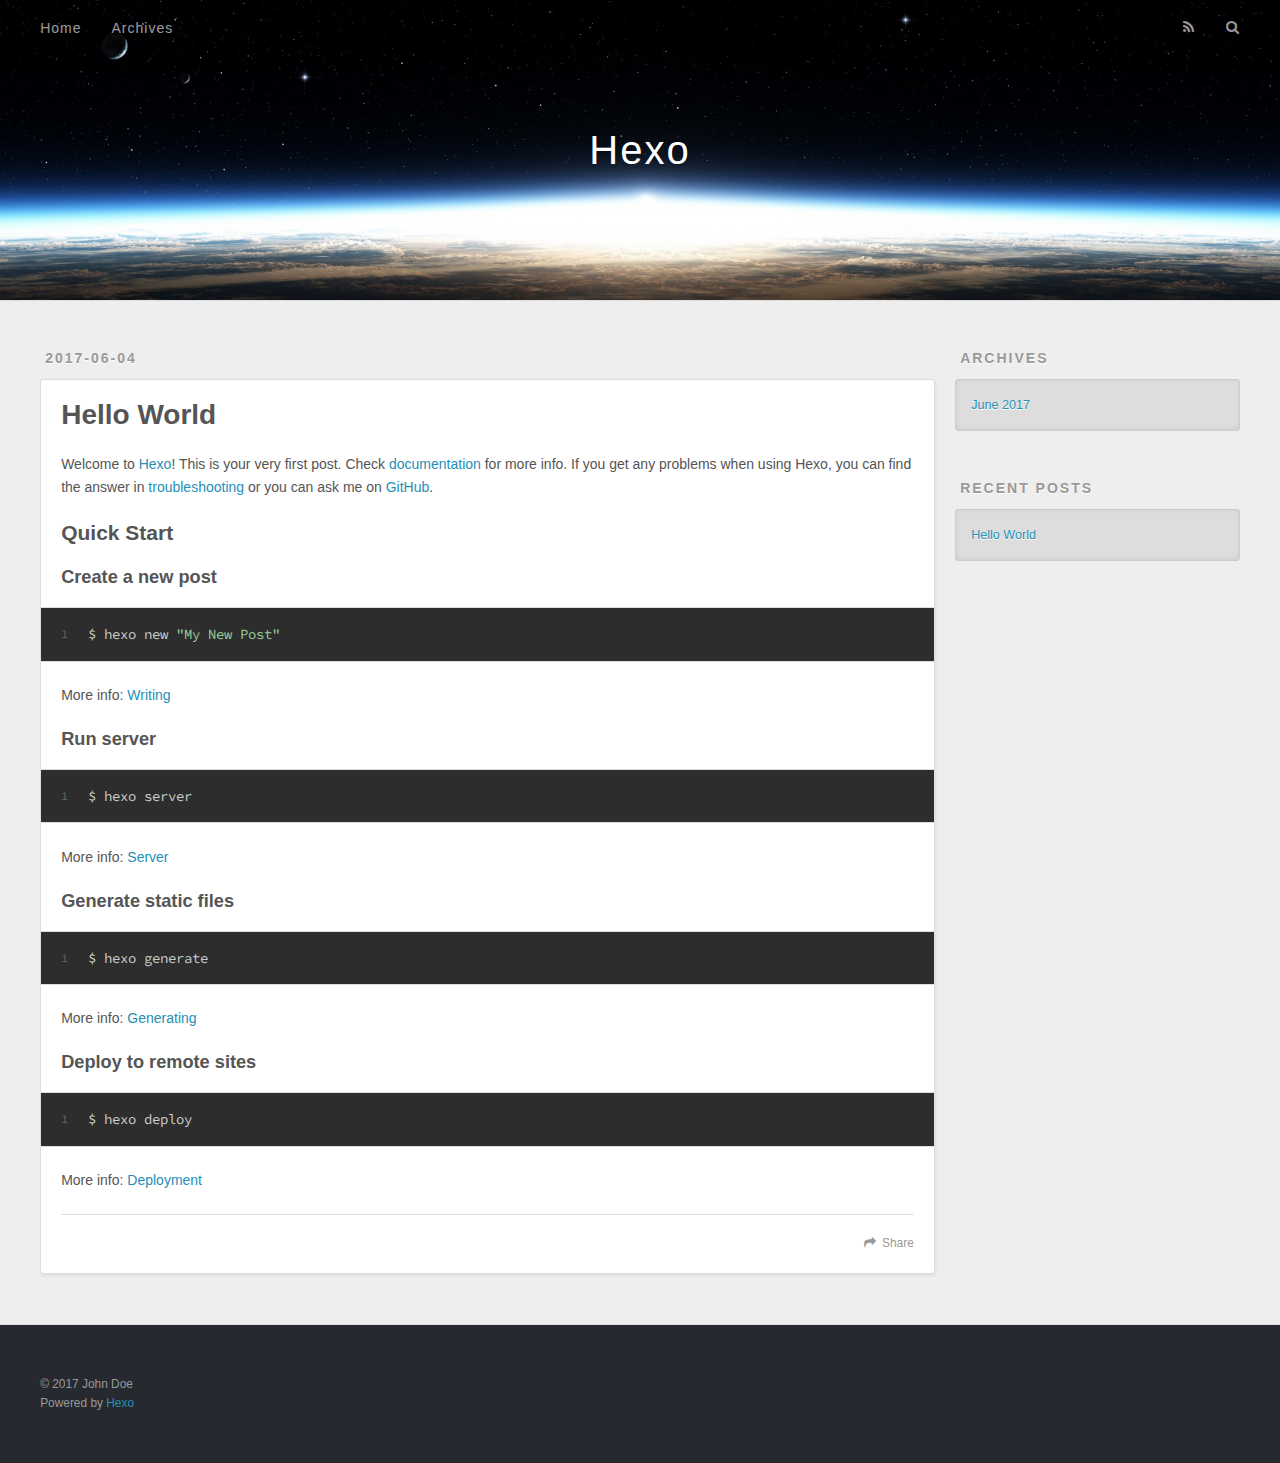
==== index.html @ e82f3df1 "Site updated: 2017-06-04 22:22:16" ====
<!DOCTYPE html>
<html>
<head>
  <meta charset="utf-8">
  
  <title>Hexo</title>
  <meta name="viewport" content="width=device-width, initial-scale=1, maximum-scale=1">
  <meta property="og:type" content="website">
<meta property="og:title" content="Hexo">
<meta property="og:url" content="http://yoursite.com/index.html">
<meta property="og:site_name" content="Hexo">
<meta name="twitter:card" content="summary">
<meta name="twitter:title" content="Hexo">
  
    <link rel="alternate" href="/atom.xml" title="Hexo" type="application/atom+xml">
  
  
    <link rel="icon" href="/favicon.png">
  
  
    <link href="//fonts.googleapis.com/css?family=Source+Code+Pro" rel="stylesheet" type="text/css">
  
  <link rel="stylesheet" href="/css/style.css">
  

</head>

<body>
  <div id="container">
    <div id="wrap">
      <header id="header">
  <div id="banner"></div>
  <div id="header-outer" class="outer">
    <div id="header-title" class="inner">
      <h1 id="logo-wrap">
        <a href="/" id="logo">Hexo</a>
      </h1>
      
    </div>
    <div id="header-inner" class="inner">
      <nav id="main-nav">
        <a id="main-nav-toggle" class="nav-icon"></a>
        
          <a class="main-nav-link" href="/">Home</a>
        
          <a class="main-nav-link" href="/archives">Archives</a>
        
      </nav>
      <nav id="sub-nav">
        
          <a id="nav-rss-link" class="nav-icon" href="/atom.xml" title="RSS Feed"></a>
        
        <a id="nav-search-btn" class="nav-icon" title="Search"></a>
      </nav>
      <div id="search-form-wrap">
        <form action="//google.com/search" method="get" accept-charset="UTF-8" class="search-form"><input type="search" name="q" class="search-form-input" placeholder="Search"><button type="submit" class="search-form-submit">&#xF002;</button><input type="hidden" name="sitesearch" value="http://yoursite.com"></form>
      </div>
    </div>
  </div>
</header>
      <div class="outer">
        <section id="main">
  
    <article id="post-hello-world" class="article article-type-post" itemscope itemprop="blogPost">
  <div class="article-meta">
    <a href="/2017/06/04/hello-world/" class="article-date">
  <time datetime="2017-06-04T13:49:00.000Z" itemprop="datePublished">2017-06-04</time>
</a>
    
  </div>
  <div class="article-inner">
    
    
      <header class="article-header">
        
  
    <h1 itemprop="name">
      <a class="article-title" href="/2017/06/04/hello-world/">Hello World</a>
    </h1>
  

      </header>
    
    <div class="article-entry" itemprop="articleBody">
      
        <p>Welcome to <a href="https://hexo.io/" target="_blank" rel="external">Hexo</a>! This is your very first post. Check <a href="https://hexo.io/docs/" target="_blank" rel="external">documentation</a> for more info. If you get any problems when using Hexo, you can find the answer in <a href="https://hexo.io/docs/troubleshooting.html" target="_blank" rel="external">troubleshooting</a> or you can ask me on <a href="https://github.com/hexojs/hexo/issues" target="_blank" rel="external">GitHub</a>.</p>
<h2 id="Quick-Start"><a href="#Quick-Start" class="headerlink" title="Quick Start"></a>Quick Start</h2><h3 id="Create-a-new-post"><a href="#Create-a-new-post" class="headerlink" title="Create a new post"></a>Create a new post</h3><figure class="highlight bash"><table><tr><td class="gutter"><pre><div class="line">1</div></pre></td><td class="code"><pre><div class="line">$ hexo new <span class="string">"My New Post"</span></div></pre></td></tr></table></figure>
<p>More info: <a href="https://hexo.io/docs/writing.html" target="_blank" rel="external">Writing</a></p>
<h3 id="Run-server"><a href="#Run-server" class="headerlink" title="Run server"></a>Run server</h3><figure class="highlight bash"><table><tr><td class="gutter"><pre><div class="line">1</div></pre></td><td class="code"><pre><div class="line">$ hexo server</div></pre></td></tr></table></figure>
<p>More info: <a href="https://hexo.io/docs/server.html" target="_blank" rel="external">Server</a></p>
<h3 id="Generate-static-files"><a href="#Generate-static-files" class="headerlink" title="Generate static files"></a>Generate static files</h3><figure class="highlight bash"><table><tr><td class="gutter"><pre><div class="line">1</div></pre></td><td class="code"><pre><div class="line">$ hexo generate</div></pre></td></tr></table></figure>
<p>More info: <a href="https://hexo.io/docs/generating.html" target="_blank" rel="external">Generating</a></p>
<h3 id="Deploy-to-remote-sites"><a href="#Deploy-to-remote-sites" class="headerlink" title="Deploy to remote sites"></a>Deploy to remote sites</h3><figure class="highlight bash"><table><tr><td class="gutter"><pre><div class="line">1</div></pre></td><td class="code"><pre><div class="line">$ hexo deploy</div></pre></td></tr></table></figure>
<p>More info: <a href="https://hexo.io/docs/deployment.html" target="_blank" rel="external">Deployment</a></p>

      
    </div>
    <footer class="article-footer">
      <a data-url="http://yoursite.com/2017/06/04/hello-world/" data-id="cj3is5n8m0000ue9k2pzjdu49" class="article-share-link">Share</a>
      
      
    </footer>
  </div>
  
</article>


  

</section>
        
          <aside id="sidebar">
  
    

  
    

  
    
  
    
  <div class="widget-wrap">
    <h3 class="widget-title">Archives</h3>
    <div class="widget">
      <ul class="archive-list"><li class="archive-list-item"><a class="archive-list-link" href="/archives/2017/06/">June 2017</a></li></ul>
    </div>
  </div>


  
    
  <div class="widget-wrap">
    <h3 class="widget-title">Recent Posts</h3>
    <div class="widget">
      <ul>
        
          <li>
            <a href="/2017/06/04/hello-world/">Hello World</a>
          </li>
        
      </ul>
    </div>
  </div>

  
</aside>
        
      </div>
      <footer id="footer">
  
  <div class="outer">
    <div id="footer-info" class="inner">
      &copy; 2017 John Doe<br>
      Powered by <a href="http://hexo.io/" target="_blank">Hexo</a>
    </div>
  </div>
</footer>
    </div>
    <nav id="mobile-nav">
  
    <a href="/" class="mobile-nav-link">Home</a>
  
    <a href="/archives" class="mobile-nav-link">Archives</a>
  
</nav>
    

<script src="//ajax.googleapis.com/ajax/libs/jquery/2.0.3/jquery.min.js"></script>


  <link rel="stylesheet" href="/fancybox/jquery.fancybox.css">
  <script src="/fancybox/jquery.fancybox.pack.js"></script>


<script src="/js/script.js"></script>

  </div>
</body>
</html>
---- css/style.css ----
body {
  width: 100%;
}
body:before,
body:after {
  content: "";
  display: table;
}
body:after {
  clear: both;
}
html,
body,
div,
span,
applet,
object,
iframe,
h1,
h2,
h3,
h4,
h5,
h6,
p,
blockquote,
pre,
a,
abbr,
acronym,
address,
big,
cite,
code,
del,
dfn,
em,
img,
ins,
kbd,
q,
s,
samp,
small,
strike,
strong,
sub,
sup,
tt,
var,
dl,
dt,
dd,
ol,
ul,
li,
fieldset,
form,
label,
legend,
table,
caption,
tbody,
tfoot,
thead,
tr,
th,
td {
  margin: 0;
  padding: 0;
  border: 0;
  outline: 0;
  font-weight: inherit;
  font-style: inherit;
  font-family: inherit;
  font-size: 100%;
  vertical-align: baseline;
}
body {
  line-height: 1;
  color: #000;
  background: #fff;
}
ol,
ul {
  list-style: none;
}
table {
  border-collapse: separate;
  border-spacing: 0;
  vertical-align: middle;
}
caption,
th,
td {
  text-align: left;
  font-weight: normal;
  vertical-align: middle;
}
a img {
  border: none;
}
input,
button {
  margin: 0;
  padding: 0;
}
input::-moz-focus-inner,
button::-moz-focus-inner {
  border: 0;
  padding: 0;
}
@font-face {
  font-family: FontAwesome;
  font-style: normal;
  font-weight: normal;
  src: url("fonts/fontawesome-webfont.eot?v=#4.0.3");
  src: url("fonts/fontawesome-webfont.eot?#iefix&v=#4.0.3") format("embedded-opentype"), url("fonts/fontawesome-webfont.woff?v=#4.0.3") format("woff"), url("fonts/fontawesome-webfont.ttf?v=#4.0.3") format("truetype"), url("fonts/fontawesome-webfont.svg#fontawesomeregular?v=#4.0.3") format("svg");
}
html,
body,
#container {
  height: 100%;
}
body {
  background: #eee;
  font: 14px "Helvetica Neue", Helvetica, Arial, sans-serif;
  -webkit-text-size-adjust: 100%;
}
.outer {
  max-width: 1220px;
  margin: 0 auto;
  padding: 0 20px;
}
.outer:before,
.outer:after {
  content: "";
  display: table;
}
.outer:after {
  clear: both;
}
.inner {
  display: inline;
  float: left;
  width: 98.33333333333333%;
  margin: 0 0.833333333333333%;
}
.left,
.alignleft {
  float: left;
}
.right,
.alignright {
  float: right;
}
.clear {
  clear: both;
}
#container {
  position: relative;
}
.mobile-nav-on {
  overflow: hidden;
}
#wrap {
  height: 100%;
  width: 100%;
  position: absolute;
  top: 0;
  left: 0;
  -webkit-transition: 0.2s ease-out;
  -moz-transition: 0.2s ease-out;
  -ms-transition: 0.2s ease-out;
  transition: 0.2s ease-out;
  z-index: 1;
  background: #eee;
}
.mobile-nav-on #wrap {
  left: 280px;
}
@media screen and (min-width: 768px) {
  #main {
    display: inline;
    float: left;
    width: 73.33333333333333%;
    margin: 0 0.833333333333333%;
  }
}
.article-date,
.article-category-link,
.archive-year,
.widget-title {
  text-decoration: none;
  text-transform: uppercase;
  letter-spacing: 2px;
  color: #999;
  margin-bottom: 1em;
  margin-left: 5px;
  line-height: 1em;
  text-shadow: 0 1px #fff;
  font-weight: bold;
}
.article-inner,
.archive-article-inner {
  background: #fff;
  -webkit-box-shadow: 1px 2px 3px #ddd;
  box-shadow: 1px 2px 3px #ddd;
  border: 1px solid #ddd;
  border-radius: 3px;
}
.article-entry h1,
.widget h1 {
  font-size: 2em;
}
.article-entry h2,
.widget h2 {
  font-size: 1.5em;
}
.article-entry h3,
.widget h3 {
  font-size: 1.3em;
}
.article-entry h4,
.widget h4 {
  font-size: 1.2em;
}
.article-entry h5,
.widget h5 {
  font-size: 1em;
}
.article-entry h6,
.widget h6 {
  font-size: 1em;
  color: #999;
}
.article-entry hr,
.widget hr {
  border: 1px dashed #ddd;
}
.article-entry strong,
.widget strong {
  font-weight: bold;
}
.article-entry em,
.widget em,
.article-entry cite,
.widget cite {
  font-style: italic;
}
.article-entry sup,
.widget sup,
.article-entry sub,
.widget sub {
  font-size: 0.75em;
  line-height: 0;
  position: relative;
  vertical-align: baseline;
}
.article-entry sup,
.widget sup {
  top: -0.5em;
}
.article-entry sub,
.widget sub {
  bottom: -0.2em;
}
.article-entry small,
.widget small {
  font-size: 0.85em;
}
.article-entry acronym,
.widget acronym,
.article-entry abbr,
.widget abbr {
  border-bottom: 1px dotted;
}
.article-entry ul,
.widget ul,
.article-entry ol,
.widget ol,
.article-entry dl,
.widget dl {
  margin: 0 20px;
  line-height: 1.6em;
}
.article-entry ul ul,
.widget ul ul,
.article-entry ol ul,
.widget ol ul,
.article-entry ul ol,
.widget ul ol,
.article-entry ol ol,
.widget ol ol {
  margin-top: 0;
  margin-bottom: 0;
}
.article-entry ul,
.widget ul {
  list-style: disc;
}
.article-entry ol,
.widget ol {
  list-style: decimal;
}
.article-entry dt,
.widget dt {
  font-weight: bold;
}
#header {
  height: 300px;
  position: relative;
  border-bottom: 1px solid #ddd;
}
#header:before,
#header:after {
  content: "";
  position: absolute;
  left: 0;
  right: 0;
  height: 40px;
}
#header:before {
  top: 0;
  background: -webkit-linear-gradient(rgba(0,0,0,0.2), transparent);
  background: -moz-linear-gradient(rgba(0,0,0,0.2), transparent);
  background: -ms-linear-gradient(rgba(0,0,0,0.2), transparent);
  background: linear-gradient(rgba(0,0,0,0.2), transparent);
}
#header:after {
  bottom: 0;
  background: -webkit-linear-gradient(transparent, rgba(0,0,0,0.2));
  background: -moz-linear-gradient(transparent, rgba(0,0,0,0.2));
  background: -ms-linear-gradient(transparent, rgba(0,0,0,0.2));
  background: linear-gradient(transparent, rgba(0,0,0,0.2));
}
#header-outer {
  height: 100%;
  position: relative;
}
#header-inner {
  position: relative;
  overflow: hidden;
}
#banner {
  position: absolute;
  top: 0;
  left: 0;
  width: 100%;
  height: 100%;
  background: url("images/banner.jpg") center #000;
  -webkit-background-size: cover;
  -moz-background-size: cover;
  background-size: cover;
  z-index: -1;
}
#header-title {
  text-align: center;
  height: 40px;
  position: absolute;
  top: 50%;
  left: 0;
  margin-top: -20px;
}
#logo,
#subtitle {
  text-decoration: none;
  color: #fff;
  font-weight: 300;
  text-shadow: 0 1px 4px rgba(0,0,0,0.3);
}
#logo {
  font-size: 40px;
  line-height: 40px;
  letter-spacing: 2px;
}
#subtitle {
  font-size: 16px;
  line-height: 16px;
  letter-spacing: 1px;
}
#subtitle-wrap {
  margin-top: 16px;
}
#main-nav {
  float: left;
  margin-left: -15px;
}
.nav-icon,
.main-nav-link {
  float: left;
  color: #fff;
  opacity: 0.6;
  text-decoration: none;
  text-shadow: 0 1px rgba(0,0,0,0.2);
  -webkit-transition: opacity 0.2s;
  -moz-transition: opacity 0.2s;
  -ms-transition: opacity 0.2s;
  transition: opacity 0.2s;
  display: block;
  padding: 20px 15px;
}
.nav-icon:hover,
.main-nav-link:hover {
  opacity: 1;
}
.nav-icon {
  font-family: FontAwesome;
  text-align: center;
  font-size: 14px;
  width: 14px;
  height: 14px;
  padding: 20px 15px;
  position: relative;
  cursor: pointer;
}
.main-nav-link {
  font-weight: 300;
  letter-spacing: 1px;
}
@media screen and (max-width: 479px) {
  .main-nav-link {
    display: none;
  }
}
#main-nav-toggle {
  display: none;
}
#main-nav-toggle:before {
  content: "\f0c9";
}
@media screen and (max-width: 479px) {
  #main-nav-toggle {
    display: block;
  }
}
#sub-nav {
  float: right;
  margin-right: -15px;
}
#nav-rss-link:before {
  content: "\f09e";
}
#nav-search-btn:before {
  content: "\f002";
}
#search-form-wrap {
  position: absolute;
  top: 15px;
  width: 150px;
  height: 30px;
  right: -150px;
  opacity: 0;
  -webkit-transition: 0.2s ease-out;
  -moz-transition: 0.2s ease-out;
  -ms-transition: 0.2s ease-out;
  transition: 0.2s ease-out;
}
#search-form-wrap.on {
  opacity: 1;
  right: 0;
}
@media screen and (max-width: 479px) {
  #search-form-wrap {
    width: 100%;
    right: -100%;
  }
}
.search-form {
  position: absolute;
  top: 0;
  left: 0;
  right: 0;
  background: #fff;
  padding: 5px 15px;
  border-radius: 15px;
  -webkit-box-shadow: 0 0 10px rgba(0,0,0,0.3);
  box-shadow: 0 0 10px rgba(0,0,0,0.3);
}
.search-form-input {
  border: none;
  background: none;
  color: #555;
  width: 100%;
  font: 13px "Helvetica Neue", Helvetica, Arial, sans-serif;
  outline: none;
}
.search-form-input::-webkit-search-results-decoration,
.search-form-input::-webkit-search-cancel-button {
  -webkit-appearance: none;
}
.search-form-submit {
  position: absolute;
  top: 50%;
  right: 10px;
  margin-top: -7px;
  font: 13px FontAwesome;
  border: none;
  background: none;
  color: #bbb;
  cursor: pointer;
}
.search-form-submit:hover,
.search-form-submit:focus {
  color: #777;
}
.article {
  margin: 50px 0;
}
.article-inner {
  overflow: hidden;
}
.article-meta:before,
.article-meta:after {
  content: "";
  display: table;
}
.article-meta:after {
  clear: both;
}
.article-date {
  float: left;
}
.article-category {
  float: left;
  line-height: 1em;
  color: #ccc;
  text-shadow: 0 1px #fff;
  margin-left: 8px;
}
.article-category:before {
  content: "\2022";
}
.article-category-link {
  margin: 0 12px 1em;
}
.article-header {
  padding: 20px 20px 0;
}
.article-title {
  text-decoration: none;
  font-size: 2em;
  font-weight: bold;
  color: #555;
  line-height: 1.1em;
  -webkit-transition: color 0.2s;
  -moz-transition: color 0.2s;
  -ms-transition: color 0.2s;
  transition: color 0.2s;
}
a.article-title:hover {
  color: #258fb8;
}
.article-entry {
  color: #555;
  padding: 0 20px;
}
.article-entry:before,
.article-entry:after {
  content: "";
  display: table;
}
.article-entry:after {
  clear: both;
}
.article-entry p,
.article-entry table {
  line-height: 1.6em;
  margin: 1.6em 0;
}
.article-entry h1,
.article-entry h2,
.article-entry h3,
.article-entry h4,
.article-entry h5,
.article-entry h6 {
  font-weight: bold;
}
.article-entry h1,
.article-entry h2,
.article-entry h3,
.article-entry h4,
.article-entry h5,
.article-entry h6 {
  line-height: 1.1em;
  margin: 1.1em 0;
}
.article-entry a {
  color: #258fb8;
  text-decoration: none;
}
.article-entry a:hover {
  text-decoration: underline;
}
.article-entry ul,
.article-entry ol,
.article-entry dl {
  margin-top: 1.6em;
  margin-bottom: 1.6em;
}
.article-entry img,
.article-entry video {
  max-width: 100%;
  height: auto;
  display: block;
  margin: auto;
}
.article-entry iframe {
  border: none;
}
.article-entry table {
  width: 100%;
  border-collapse: collapse;
  border-spacing: 0;
}
.article-entry th {
  font-weight: bold;
  border-bottom: 3px solid #ddd;
  padding-bottom: 0.5em;
}
.article-entry td {
  border-bottom: 1px solid #ddd;
  padding: 10px 0;
}
.article-entry blockquote {
  font-family: Georgia, "Times New Roman", serif;
  font-size: 1.4em;
  margin: 1.6em 20px;
  text-align: center;
}
.article-entry blockquote footer {
  font-size: 14px;
  margin: 1.6em 0;
  font-family: "Helvetica Neue", Helvetica, Arial, sans-serif;
}
.article-entry blockquote footer cite:before {
  content: "—";
  padding: 0 0.5em;
}
.article-entry .pullquote {
  text-align: left;
  width: 45%;
  margin: 0;
}
.article-entry .pullquote.left {
  margin-left: 0.5em;
  margin-right: 1em;
}
.article-entry .pullquote.right {
  margin-right: 0.5em;
  margin-left: 1em;
}
.article-entry .caption {
  color: #999;
  display: block;
  font-size: 0.9em;
  margin-top: 0.5em;
  position: relative;
  text-align: center;
}
.article-entry .video-container {
  position: relative;
  padding-top: 56.25%;
  height: 0;
  overflow: hidden;
}
.article-entry .video-container iframe,
.article-entry .video-container object,
.article-entry .video-container embed {
  position: absolute;
  top: 0;
  left: 0;
  width: 100%;
  height: 100%;
  margin-top: 0;
}
.article-more-link a {
  display: inline-block;
  line-height: 1em;
  padding: 6px 15px;
  border-radius: 15px;
  background: #eee;
  color: #999;
  text-shadow: 0 1px #fff;
  text-decoration: none;
}
.article-more-link a:hover {
  background: #258fb8;
  color: #fff;
  text-decoration: none;
  text-shadow: 0 1px #1e7293;
}
.article-footer {
  font-size: 0.85em;
  line-height: 1.6em;
  border-top: 1px solid #ddd;
  padding-top: 1.6em;
  margin: 0 20px 20px;
}
.article-footer:before,
.article-footer:after {
  content: "";
  display: table;
}
.article-footer:after {
  clear: both;
}
.article-footer a {
  color: #999;
  text-decoration: none;
}
.article-footer a:hover {
  color: #555;
}
.article-tag-list-item {
  float: left;
  margin-right: 10px;
}
.article-tag-list-link:before {
  content: "#";
}
.article-comment-link {
  float: right;
}
.article-comment-link:before {
  content: "\f075";
  font-family: FontAwesome;
  padding-right: 8px;
}
.article-share-link {
  cursor: pointer;
  float: right;
  margin-left: 20px;
}
.article-share-link:before {
  content: "\f064";
  font-family: FontAwesome;
  padding-right: 6px;
}
#article-nav {
  position: relative;
}
#article-nav:before,
#article-nav:after {
  content: "";
  display: table;
}
#article-nav:after {
  clear: both;
}
@media screen and (min-width: 768px) {
  #article-nav {
    margin: 50px 0;
  }
  #article-nav:before {
    width: 8px;
    height: 8px;
    position: absolute;
    top: 50%;
    left: 50%;
    margin-top: -4px;
    margin-left: -4px;
    content: "";
    border-radius: 50%;
    background: #ddd;
    -webkit-box-shadow: 0 1px 2px #fff;
    box-shadow: 0 1px 2px #fff;
  }
}
.article-nav-link-wrap {
  text-decoration: none;
  text-shadow: 0 1px #fff;
  color: #999;
  -webkit-box-sizing: border-box;
  -moz-box-sizing: border-box;
  box-sizing: border-box;
  margin-top: 50px;
  text-align: center;
  display: block;
}
.article-nav-link-wrap:hover {
  color: #555;
}
@media screen and (min-width: 768px) {
  .article-nav-link-wrap {
    width: 50%;
    margin-top: 0;
  }
}
@media screen and (min-width: 768px) {
  #article-nav-newer {
    float: left;
    text-align: right;
    padding-right: 20px;
  }
}
@media screen and (min-width: 768px) {
  #article-nav-older {
    float: right;
    text-align: left;
    padding-left: 20px;
  }
}
.article-nav-caption {
  text-transform: uppercase;
  letter-spacing: 2px;
  color: #ddd;
  line-height: 1em;
  font-weight: bold;
}
#article-nav-newer .article-nav-caption {
  margin-right: -2px;
}
.article-nav-title {
  font-size: 0.85em;
  line-height: 1.6em;
  margin-top: 0.5em;
}
.article-share-box {
  position: absolute;
  display: none;
  background: #fff;
  -webkit-box-shadow: 1px 2px 10px rgba(0,0,0,0.2);
  box-shadow: 1px 2px 10px rgba(0,0,0,0.2);
  border-radius: 3px;
  margin-left: -145px;
  overflow: hidden;
  z-index: 1;
}
.article-share-box.on {
  display: block;
}
.article-share-input {
  width: 100%;
  background: none;
  -webkit-box-sizing: border-box;
  -moz-box-sizing: border-box;
  box-sizing: border-box;
  font: 14px "Helvetica Neue", Helvetica, Arial, sans-serif;
  padding: 0 15px;
  color: #555;
  outline: none;
  border: 1px solid #ddd;
  border-radius: 3px 3px 0 0;
  height: 36px;
  line-height: 36px;
}
.article-share-links {
  background: #eee;
}
.article-share-links:before,
.article-share-links:after {
  content: "";
  display: table;
}
.article-share-links:after {
  clear: both;
}
.article-share-twitter,
.article-share-facebook,
.article-share-pinterest,
.article-share-google {
  width: 50px;
  height: 36px;
  display: block;
  float: left;
  position: relative;
  color: #999;
  text-shadow: 0 1px #fff;
}
.article-share-twitter:before,
.article-share-facebook:before,
.article-share-pinterest:before,
.article-share-google:before {
  font-size: 20px;
  font-family: FontAwesome;
  width: 20px;
  height: 20px;
  position: absolute;
  top: 50%;
  left: 50%;
  margin-top: -10px;
  margin-left: -10px;
  text-align: center;
}
.article-share-twitter:hover,
.article-share-facebook:hover,
.article-share-pinterest:hover,
.article-share-google:hover {
  color: #fff;
}
.article-share-twitter:before {
  content: "\f099";
}
.article-share-twitter:hover {
  background: #00aced;
  text-shadow: 0 1px #008abe;
}
.article-share-facebook:before {
  content: "\f09a";
}
.article-share-facebook:hover {
  background: #3b5998;
  text-shadow: 0 1px #2f477a;
}
.article-share-pinterest:before {
  content: "\f0d2";
}
.article-share-pinterest:hover {
  background: #cb2027;
  text-shadow: 0 1px #a21a1f;
}
.article-share-google:before {
  content: "\f0d5";
}
.article-share-google:hover {
  background: #dd4b39;
  text-shadow: 0 1px #be3221;
}
.article-gallery {
  background: #000;
  position: relative;
}
.article-gallery-photos {
  position: relative;
  overflow: hidden;
}
.article-gallery-img {
  display: none;
  max-width: 100%;
}
.article-gallery-img:first-child {
  display: block;
}
.article-gallery-img.loaded {
  position: absolute;
  display: block;
}
.article-gallery-img img {
  display: block;
  max-width: 100%;
  margin: 0 auto;
}
#comments {
  background: #fff;
  -webkit-box-shadow: 1px 2px 3px #ddd;
  box-shadow: 1px 2px 3px #ddd;
  padding: 20px;
  border: 1px solid #ddd;
  border-radius: 3px;
  margin: 50px 0;
}
#comments a {
  color: #258fb8;
}
.archives-wrap {
  margin: 50px 0;
}
.archives:before,
.archives:after {
  content: "";
  display: table;
}
.archives:after {
  clear: both;
}
.archive-year-wrap {
  margin-bottom: 1em;
}
.archives {
  -webkit-column-gap: 10px;
  -moz-column-gap: 10px;
  column-gap: 10px;
}
@media screen and (min-width: 480px) and (max-width: 767px) {
  .archives {
    -webkit-column-count: 2;
    -moz-column-count: 2;
    column-count: 2;
  }
}
@media screen and (min-width: 768px) {
  .archives {
    -webkit-column-count: 3;
    -moz-column-count: 3;
    column-count: 3;
  }
}
.archive-article {
  -webkit-column-break-inside: avoid;
  page-break-inside: avoid;
  overflow: hidden;
  break-inside: avoid-column;
}
.archive-article-inner {
  padding: 10px;
  margin-bottom: 15px;
}
.archive-article-title {
  text-decoration: none;
  font-weight: bold;
  color: #555;
  -webkit-transition: color 0.2s;
  -moz-transition: color 0.2s;
  -ms-transition: color 0.2s;
  transition: color 0.2s;
  line-height: 1.6em;
}
.archive-article-title:hover {
  color: #258fb8;
}
.archive-article-footer {
  margin-top: 1em;
}
.archive-article-date {
  color: #999;
  text-decoration: none;
  font-size: 0.85em;
  line-height: 1em;
  margin-bottom: 0.5em;
  display: block;
}
#page-nav {
  margin: 50px auto;
  background: #fff;
  -webkit-box-shadow: 1px 2px 3px #ddd;
  box-shadow: 1px 2px 3px #ddd;
  border: 1px solid #ddd;
  border-radius: 3px;
  text-align: center;
  color: #999;
  overflow: hidden;
}
#page-nav:before,
#page-nav:after {
  content: "";
  display: table;
}
#page-nav:after {
  clear: both;
}
#page-nav a,
#page-nav span {
  padding: 10px 20px;
  line-height: 1;
  height: 2ex;
}
#page-nav a {
  color: #999;
  text-decoration: none;
}
#page-nav a:hover {
  background: #999;
  color: #fff;
}
#page-nav .prev {
  float: left;
}
#page-nav .next {
  float: right;
}
#page-nav .page-number {
  display: inline-block;
}
@media screen and (max-width: 479px) {
  #page-nav .page-number {
    display: none;
  }
}
#page-nav .current {
  color: #555;
  font-weight: bold;
}
#page-nav .space {
  color: #ddd;
}
#footer {
  background: #262a30;
  padding: 50px 0;
  border-top: 1px solid #ddd;
  color: #999;
}
#footer a {
  color: #258fb8;
  text-decoration: none;
}
#footer a:hover {
  text-decoration: underline;
}
#footer-info {
  line-height: 1.6em;
  font-size: 0.85em;
}
.article-entry pre,
.article-entry .highlight {
  background: #2d2d2d;
  margin: 0 -20px;
  padding: 15px 20px;
  border-style: solid;
  border-color: #ddd;
  border-width: 1px 0;
  overflow: auto;
  color: #ccc;
  line-height: 22.400000000000002px;
}
.article-entry .highlight .gutter pre,
.article-entry .gist .gist-file .gist-data .line-numbers {
  color: #666;
  font-size: 0.85em;
}
.article-entry pre,
.article-entry code {
  font-family: "Source Code Pro", Consolas, Monaco, Menlo, Consolas, monospace;
}
.article-entry code {
  background: #eee;
  text-shadow: 0 1px #fff;
  padding: 0 0.3em;
}
.article-entry pre code {
  background: none;
  text-shadow: none;
  padding: 0;
}
.article-entry .highlight pre {
  border: none;
  margin: 0;
  padding: 0;
}
.article-entry .highlight table {
  margin: 0;
  width: auto;
}
.article-entry .highlight td {
  border: none;
  padding: 0;
}
.article-entry .highlight figcaption {
  font-size: 0.85em;
  color: #999;
  line-height: 1em;
  margin-bottom: 1em;
}
.article-entry .highlight figcaption:before,
.article-entry .highlight figcaption:after {
  content: "";
  display: table;
}
.article-entry .highlight figcaption:after {
  clear: both;
}
.article-entry .highlight figcaption a {
  float: right;
}
.article-entry .highlight .gutter pre {
  text-align: right;
  padding-right: 20px;
}
.article-entry .highlight .line {
  height: 22.400000000000002px;
}
.article-entry .highlight .line.marked {
  background: #515151;
}
.article-entry .gist {
  margin: 0 -20px;
  border-style: solid;
  border-color: #ddd;
  border-width: 1px 0;
  background: #2d2d2d;
  padding: 15px 20px 15px 0;
}
.article-entry .gist .gist-file {
  border: none;
  font-family: "Source Code Pro", Consolas, Monaco, Menlo, Consolas, monospace;
  margin: 0;
}
.article-entry .gist .gist-file .gist-data {
  background: none;
  border: none;
}
.article-entry .gist .gist-file .gist-data .line-numbers {
  background: none;
  border: none;
  padding: 0 20px 0 0;
}
.article-entry .gist .gist-file .gist-data .line-data {
  padding: 0 !important;
}
.article-entry .gist .gist-file .highlight {
  margin: 0;
  padding: 0;
  border: none;
}
.article-entry .gist .gist-file .gist-meta {
  background: #2d2d2d;
  color: #999;
  font: 0.85em "Helvetica Neue", Helvetica, Arial, sans-serif;
  text-shadow: 0 0;
  padding: 0;
  margin-top: 1em;
  margin-left: 20px;
}
.article-entry .gist .gist-file .gist-meta a {
  color: #258fb8;
  font-weight: normal;
}
.article-entry .gist .gist-file .gist-meta a:hover {
  text-decoration: underline;
}
pre .comment,
pre .title {
  color: #999;
}
pre .variable,
pre .attribute,
pre .tag,
pre .regexp,
pre .ruby .constant,
pre .xml .tag .title,
pre .xml .pi,
pre .xml .doctype,
pre .html .doctype,
pre .css .id,
pre .css .class,
pre .css .pseudo {
  color: #f2777a;
}
pre .number,
pre .preprocessor,
pre .built_in,
pre .literal,
pre .params,
pre .constant {
  color: #f99157;
}
pre .class,
pre .ruby .class .title,
pre .css .rules .attribute {
  color: #9c9;
}
pre .string,
pre .value,
pre .inheritance,
pre .header,
pre .ruby .symbol,
pre .xml .cdata {
  color: #9c9;
}
pre .css .hexcolor {
  color: #6cc;
}
pre .function,
pre .python .decorator,
pre .python .title,
pre .ruby .function .title,
pre .ruby .title .keyword,
pre .perl .sub,
pre .javascript .title,
pre .coffeescript .title {
  color: #69c;
}
pre .keyword,
pre .javascript .function {
  color: #c9c;
}
@media screen and (max-width: 479px) {
  #mobile-nav {
    position: absolute;
    top: 0;
    left: 0;
    width: 280px;
    height: 100%;
    background: #191919;
    border-right: 1px solid #fff;
  }
}
@media screen and (max-width: 479px) {
  .mobile-nav-link {
    display: block;
    color: #999;
    text-decoration: none;
    padding: 15px 20px;
    font-weight: bold;
  }
  .mobile-nav-link:hover {
    color: #fff;
  }
}
@media screen and (min-width: 768px) {
  #sidebar {
    display: inline;
    float: left;
    width: 23.333333333333332%;
    margin: 0 0.833333333333333%;
  }
}
.widget-wrap {
  margin: 50px 0;
}
.widget {
  color: #777;
  text-shadow: 0 1px #fff;
  background: #ddd;
  -webkit-box-shadow: 0 -1px 4px #ccc inset;
  box-shadow: 0 -1px 4px #ccc inset;
  border: 1px solid #ccc;
  padding: 15px;
  border-radius: 3px;
}
.widget a {
  color: #258fb8;
  text-decoration: none;
}
.widget a:hover {
  text-decoration: underline;
}
.widget ul ul,
.widget ol ul,
.widget dl ul,
.widget ul ol,
.widget ol ol,
.widget dl ol,
.widget ul dl,
.widget ol dl,
.widget dl dl {
  margin-left: 15px;
  list-style: disc;
}
.widget {
  line-height: 1.6em;
  word-wrap: break-word;
  font-size: 0.9em;
}
.widget ul,
.widget ol {
  list-style: none;
  margin: 0;
}
.widget ul ul,
.widget ol ul,
.widget ul ol,
.widget ol ol {
  margin: 0 20px;
}
.widget ul ul,
.widget ol ul {
  list-style: disc;
}
.widget ul ol,
.widget ol ol {
  list-style: decimal;
}
.category-list-count,
.tag-list-count,
.archive-list-count {
  padding-left: 5px;
  color: #999;
  font-size: 0.85em;
}
.category-list-count:before,
.tag-list-count:before,
.archive-list-count:before {
  content: "(";
}
.category-list-count:after,
.tag-list-count:after,
.archive-list-count:after {
  content: ")";
}
.tagcloud a {
  margin-right: 5px;
  display: inline-block;
}
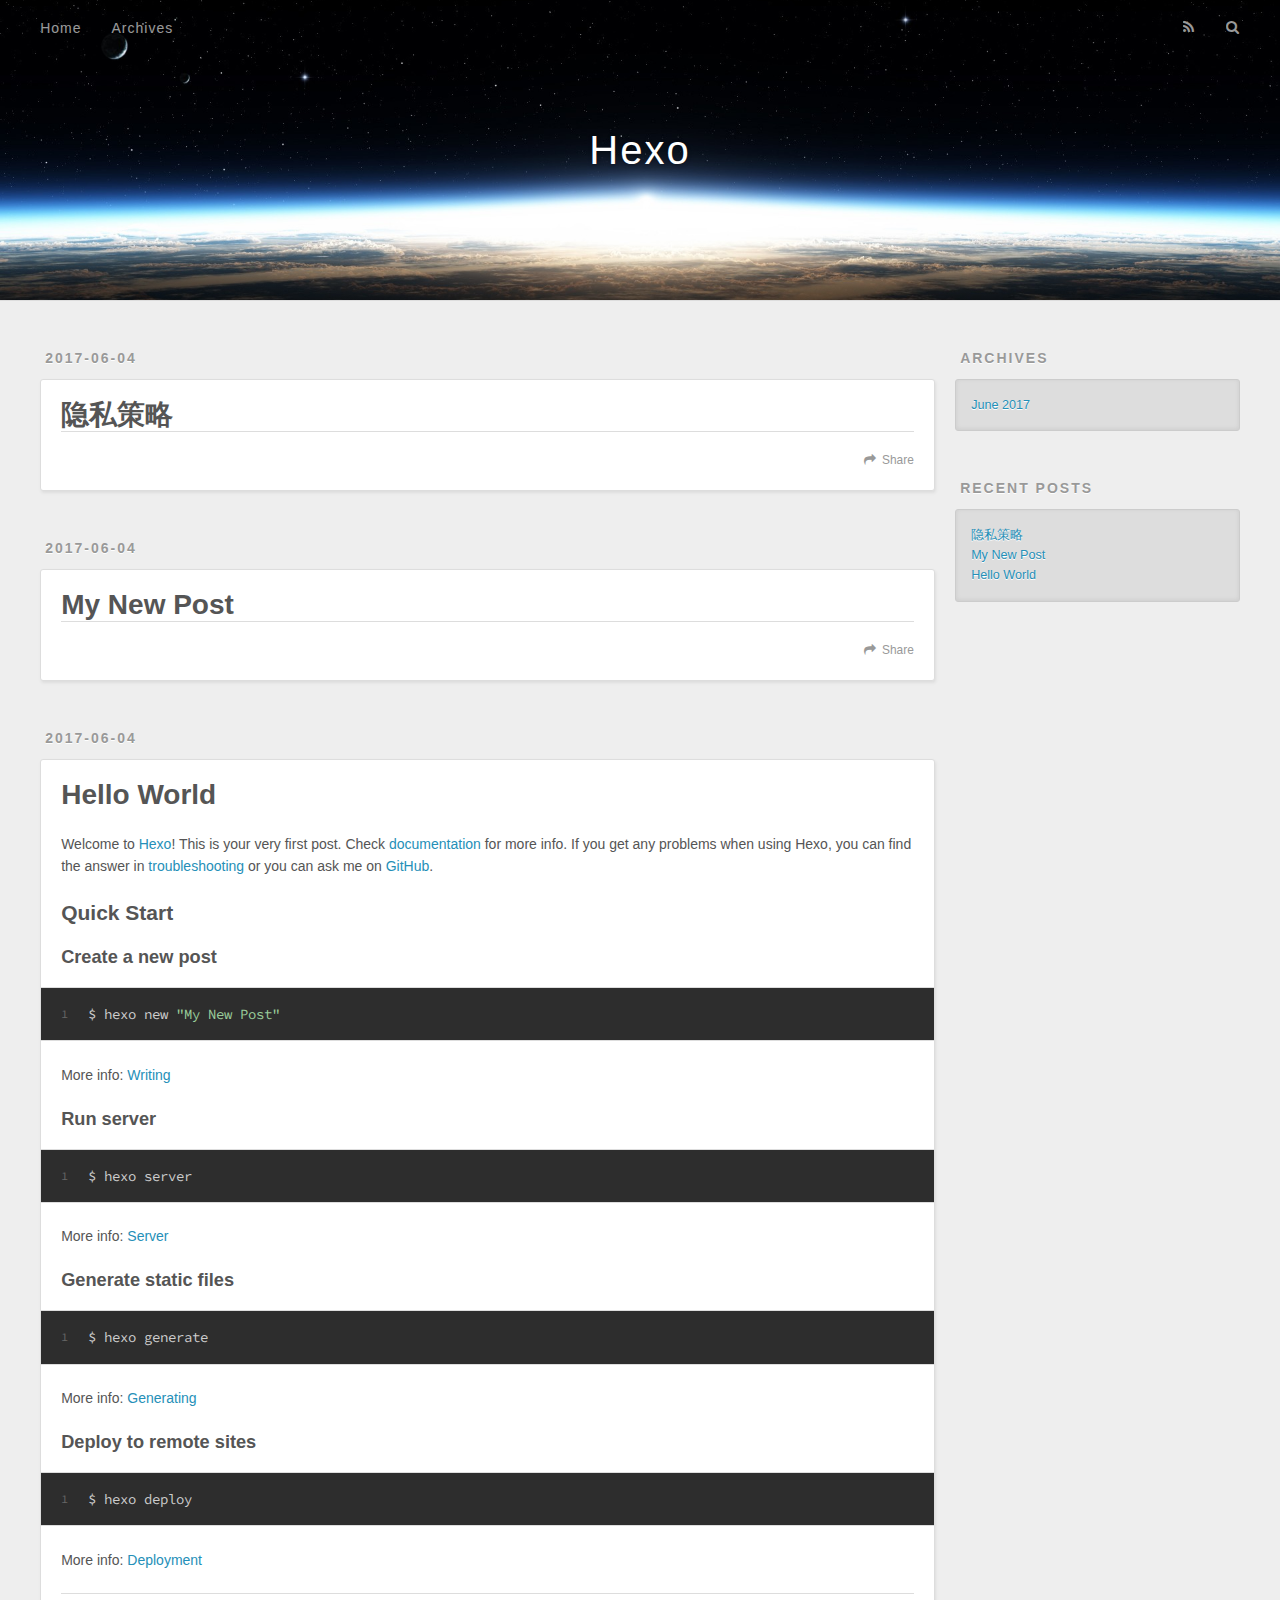
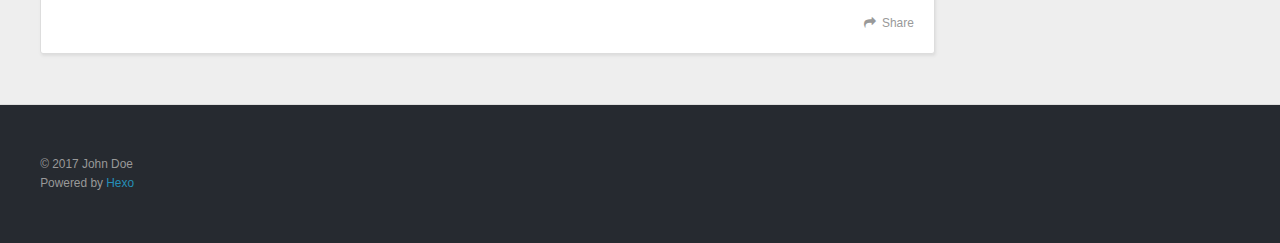
==== commit 53c1a944: "Site updated: 2017-06-04 23:05:03" ====
--- a/index.html
+++ b/index.html
@@ -61,6 +61,78 @@
       <div class="outer">
         <section id="main">
   
+    <article id="post-隐私策略" class="article article-type-post" itemscope itemprop="blogPost">
+  <div class="article-meta">
+    <a href="/2017/06/04/隐私策略/" class="article-date">
+  <time datetime="2017-06-04T15:03:58.000Z" itemprop="datePublished">2017-06-04</time>
+</a>
+    
+  </div>
+  <div class="article-inner">
+    
+    
+      <header class="article-header">
+        
+  
+    <h1 itemprop="name">
+      <a class="article-title" href="/2017/06/04/隐私策略/">隐私策略</a>
+    </h1>
+  
+
+      </header>
+    
+    <div class="article-entry" itemprop="articleBody">
+      
+        
+      
+    </div>
+    <footer class="article-footer">
+      <a data-url="http://yoursite.com/2017/06/04/隐私策略/" data-id="cj3iu9kl10002pv9kpo9eski2" class="article-share-link">Share</a>
+      
+      
+    </footer>
+  </div>
+  
+</article>
+
+
+  
+    <article id="post-My-New-Post" class="article article-type-post" itemscope itemprop="blogPost">
+  <div class="article-meta">
+    <a href="/2017/06/04/My-New-Post/" class="article-date">
+  <time datetime="2017-06-04T14:26:42.000Z" itemprop="datePublished">2017-06-04</time>
+</a>
+    
+  </div>
+  <div class="article-inner">
+    
+    
+      <header class="article-header">
+        
+  
+    <h1 itemprop="name">
+      <a class="article-title" href="/2017/06/04/My-New-Post/">My New Post</a>
+    </h1>
+  
+
+      </header>
+    
+    <div class="article-entry" itemprop="articleBody">
+      
+        
+      
+    </div>
+    <footer class="article-footer">
+      <a data-url="http://yoursite.com/2017/06/04/My-New-Post/" data-id="cj3iu9kkr0000pv9kawrrkzw9" class="article-share-link">Share</a>
+      
+      
+    </footer>
+  </div>
+  
+</article>
+
+
+  
     <article id="post-hello-world" class="article article-type-post" itemscope itemprop="blogPost">
   <div class="article-meta">
     <a href="/2017/06/04/hello-world/" class="article-date">
@@ -96,7 +168,7 @@
       
     </div>
     <footer class="article-footer">
-      <a data-url="http://yoursite.com/2017/06/04/hello-world/" data-id="cj3is5n8m0000ue9k2pzjdu49" class="article-share-link">Share</a>
+      <a data-url="http://yoursite.com/2017/06/04/hello-world/" data-id="cj3iu9kkx0001pv9k19l1bkgd" class="article-share-link">Share</a>
       
       
     </footer>
@@ -136,6 +208,14 @@
       <ul>
         
           <li>
+            <a href="/2017/06/04/隐私策略/">隐私策略</a>
+          </li>
+        
+          <li>
+            <a href="/2017/06/04/My-New-Post/">My New Post</a>
+          </li>
+        
+          <li>
             <a href="/2017/06/04/hello-world/">Hello World</a>
           </li>
         
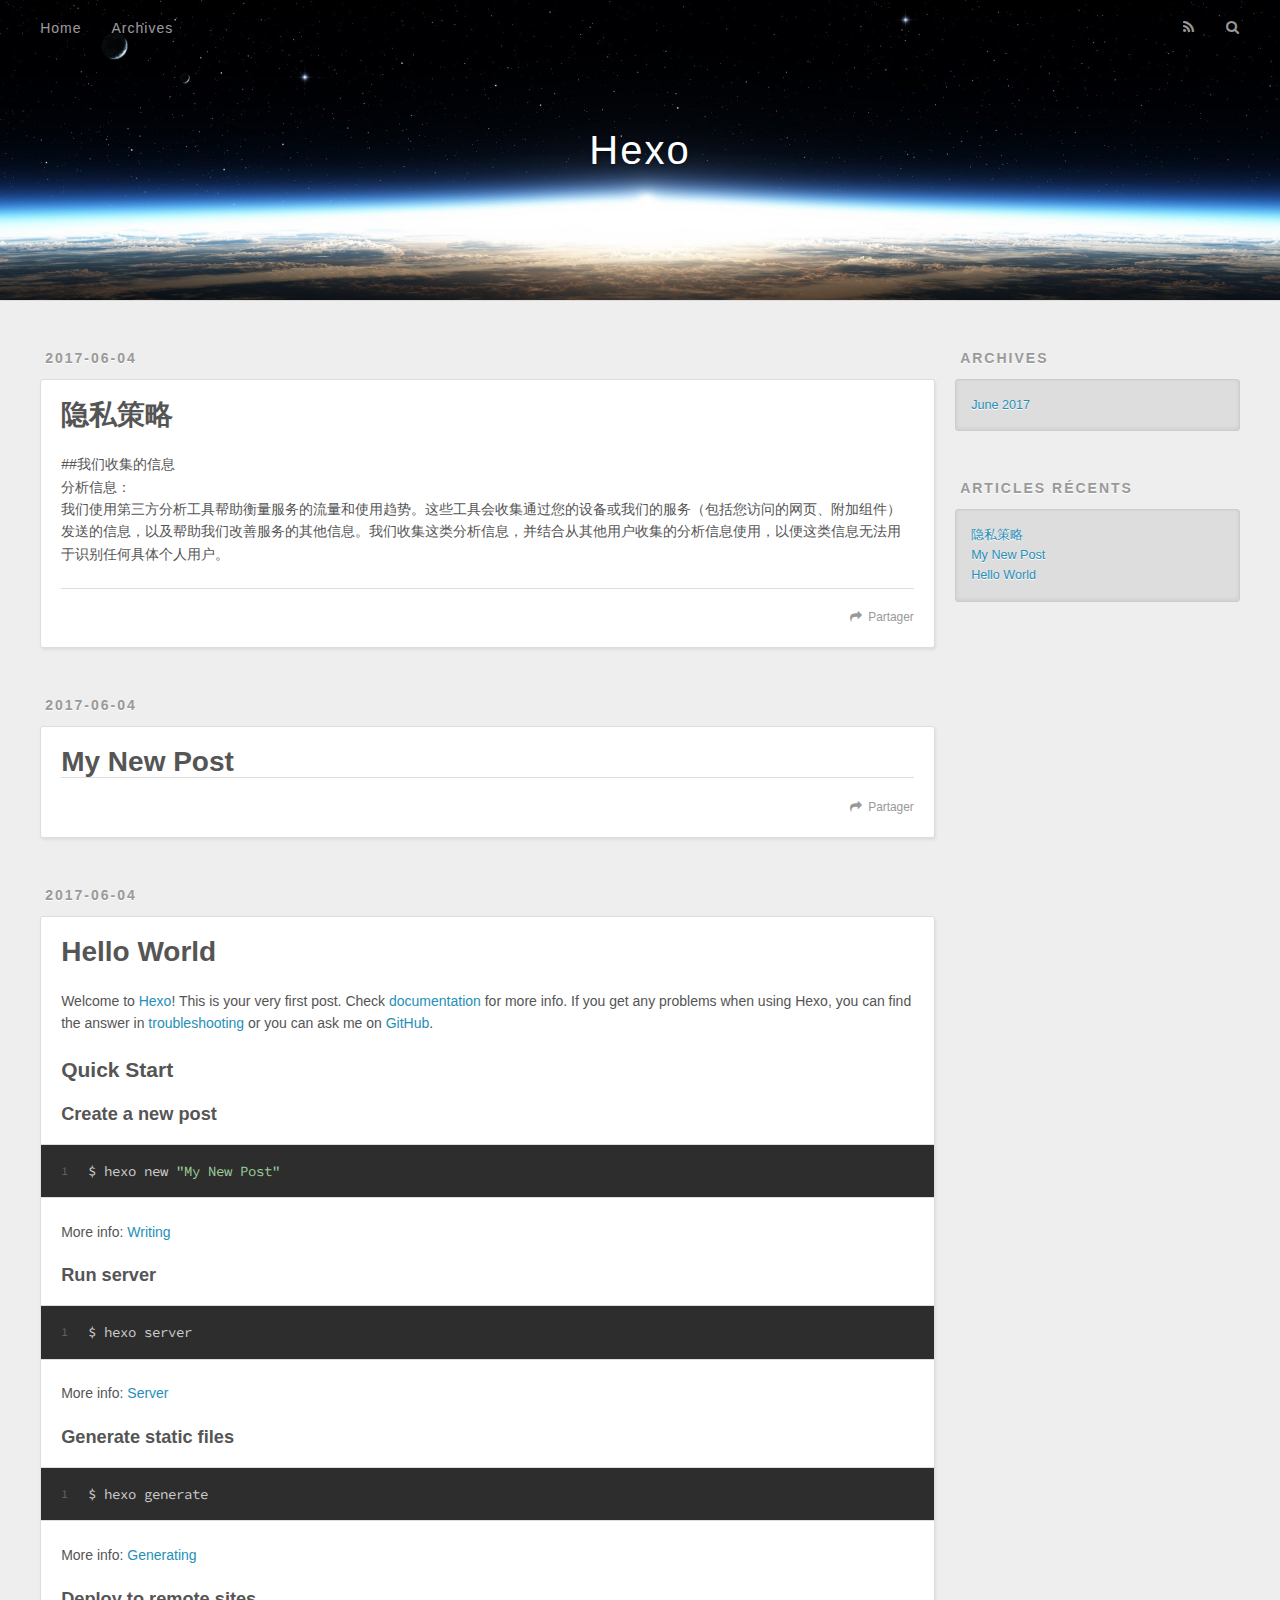
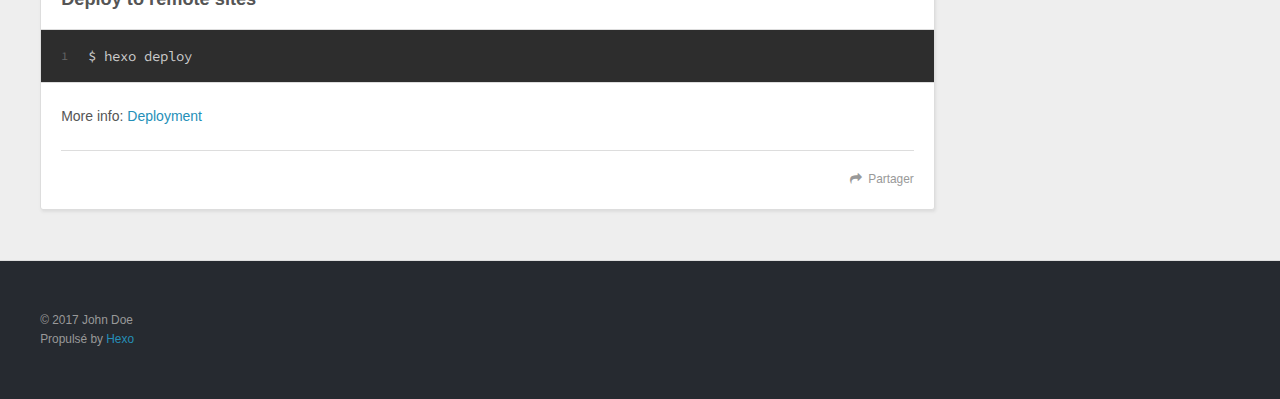
==== commit a2fe107d: "Site updated: 2017-06-04 23:09:13" ====
--- a/index.html
+++ b/index.html
@@ -48,9 +48,9 @@
       </nav>
       <nav id="sub-nav">
         
-          <a id="nav-rss-link" class="nav-icon" href="/atom.xml" title="RSS Feed"></a>
-        
-        <a id="nav-search-btn" class="nav-icon" title="Search"></a>
+          <a id="nav-rss-link" class="nav-icon" href="/atom.xml" title="Flux RSS"></a>
+        
+        <a id="nav-search-btn" class="nav-icon" title="Rechercher"></a>
       </nav>
       <div id="search-form-wrap">
         <form action="//google.com/search" method="get" accept-charset="UTF-8" class="search-form"><input type="search" name="q" class="search-form-input" placeholder="Search"><button type="submit" class="search-form-submit">&#xF002;</button><input type="hidden" name="sitesearch" value="http://yoursite.com"></form>
@@ -83,11 +83,12 @@
     
     <div class="article-entry" itemprop="articleBody">
       
-        
+        <p>##我们收集的信息<br>分析信息：<br>我们使用第三方分析工具帮助衡量服务的流量和使用趋势。这些工具会收集通过您的设备或我们的服务（包括您访问的网页、附加组件）发送的信息，以及帮助我们改善服务的其他信息。我们收集这类分析信息，并结合从其他用户收集的分析信息使用，以便这类信息无法用于识别任何具体个人用户。</p>
+
       
     </div>
     <footer class="article-footer">
-      <a data-url="http://yoursite.com/2017/06/04/隐私策略/" data-id="cj3iu9kl10002pv9kpo9eski2" class="article-share-link">Share</a>
+      <a data-url="http://yoursite.com/2017/06/04/隐私策略/" data-id="cj3iuf2ot0000w79kn6kqq26g" class="article-share-link">Partager</a>
       
       
     </footer>
@@ -123,7 +124,7 @@
       
     </div>
     <footer class="article-footer">
-      <a data-url="http://yoursite.com/2017/06/04/My-New-Post/" data-id="cj3iu9kkr0000pv9kawrrkzw9" class="article-share-link">Share</a>
+      <a data-url="http://yoursite.com/2017/06/04/My-New-Post/" data-id="cj3iuf2oy0001w79khkh8d3a8" class="article-share-link">Partager</a>
       
       
     </footer>
@@ -168,7 +169,7 @@
       
     </div>
     <footer class="article-footer">
-      <a data-url="http://yoursite.com/2017/06/04/hello-world/" data-id="cj3iu9kkx0001pv9k19l1bkgd" class="article-share-link">Share</a>
+      <a data-url="http://yoursite.com/2017/06/04/hello-world/" data-id="cj3iuf2p10002w79kl33nd08d" class="article-share-link">Partager</a>
       
       
     </footer>
@@ -203,7 +204,7 @@
   
     
   <div class="widget-wrap">
-    <h3 class="widget-title">Recent Posts</h3>
+    <h3 class="widget-title">Articles récents</h3>
     <div class="widget">
       <ul>
         
@@ -232,7 +233,7 @@
   <div class="outer">
     <div id="footer-info" class="inner">
       &copy; 2017 John Doe<br>
-      Powered by <a href="http://hexo.io/" target="_blank">Hexo</a>
+      Propulsé by <a href="http://hexo.io/" target="_blank">Hexo</a>
     </div>
   </div>
 </footer>
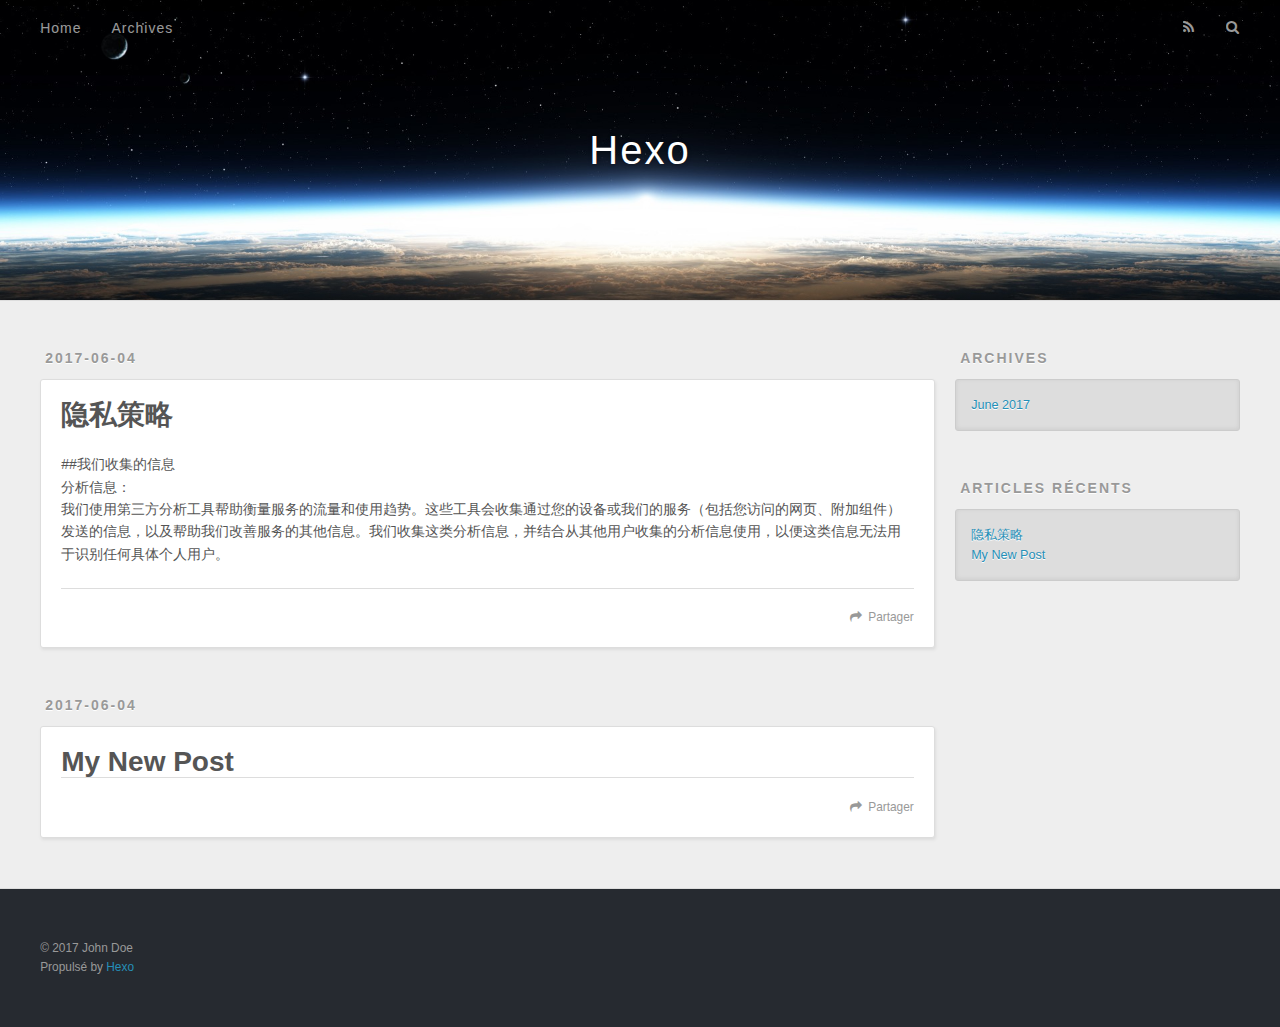
==== commit f7648faf: "Site updated: 2017-06-04 23:15:20" ====
--- a/index.html
+++ b/index.html
@@ -88,7 +88,7 @@
       
     </div>
     <footer class="article-footer">
-      <a data-url="http://yoursite.com/2017/06/04/隐私策略/" data-id="cj3iuf2ot0000w79kn6kqq26g" class="article-share-link">Partager</a>
+      <a data-url="http://yoursite.com/2017/06/04/隐私策略/" data-id="cj3iumsmq0000159kh0ys4nl5" class="article-share-link">Partager</a>
       
       
     </footer>
@@ -124,52 +124,7 @@
       
     </div>
     <footer class="article-footer">
-      <a data-url="http://yoursite.com/2017/06/04/My-New-Post/" data-id="cj3iuf2oy0001w79khkh8d3a8" class="article-share-link">Partager</a>
-      
-      
-    </footer>
-  </div>
-  
-</article>
-
-
-  
-    <article id="post-hello-world" class="article article-type-post" itemscope itemprop="blogPost">
-  <div class="article-meta">
-    <a href="/2017/06/04/hello-world/" class="article-date">
-  <time datetime="2017-06-04T13:49:00.000Z" itemprop="datePublished">2017-06-04</time>
-</a>
-    
-  </div>
-  <div class="article-inner">
-    
-    
-      <header class="article-header">
-        
-  
-    <h1 itemprop="name">
-      <a class="article-title" href="/2017/06/04/hello-world/">Hello World</a>
-    </h1>
-  
-
-      </header>
-    
-    <div class="article-entry" itemprop="articleBody">
-      
-        <p>Welcome to <a href="https://hexo.io/" target="_blank" rel="external">Hexo</a>! This is your very first post. Check <a href="https://hexo.io/docs/" target="_blank" rel="external">documentation</a> for more info. If you get any problems when using Hexo, you can find the answer in <a href="https://hexo.io/docs/troubleshooting.html" target="_blank" rel="external">troubleshooting</a> or you can ask me on <a href="https://github.com/hexojs/hexo/issues" target="_blank" rel="external">GitHub</a>.</p>
-<h2 id="Quick-Start"><a href="#Quick-Start" class="headerlink" title="Quick Start"></a>Quick Start</h2><h3 id="Create-a-new-post"><a href="#Create-a-new-post" class="headerlink" title="Create a new post"></a>Create a new post</h3><figure class="highlight bash"><table><tr><td class="gutter"><pre><div class="line">1</div></pre></td><td class="code"><pre><div class="line">$ hexo new <span class="string">"My New Post"</span></div></pre></td></tr></table></figure>
-<p>More info: <a href="https://hexo.io/docs/writing.html" target="_blank" rel="external">Writing</a></p>
-<h3 id="Run-server"><a href="#Run-server" class="headerlink" title="Run server"></a>Run server</h3><figure class="highlight bash"><table><tr><td class="gutter"><pre><div class="line">1</div></pre></td><td class="code"><pre><div class="line">$ hexo server</div></pre></td></tr></table></figure>
-<p>More info: <a href="https://hexo.io/docs/server.html" target="_blank" rel="external">Server</a></p>
-<h3 id="Generate-static-files"><a href="#Generate-static-files" class="headerlink" title="Generate static files"></a>Generate static files</h3><figure class="highlight bash"><table><tr><td class="gutter"><pre><div class="line">1</div></pre></td><td class="code"><pre><div class="line">$ hexo generate</div></pre></td></tr></table></figure>
-<p>More info: <a href="https://hexo.io/docs/generating.html" target="_blank" rel="external">Generating</a></p>
-<h3 id="Deploy-to-remote-sites"><a href="#Deploy-to-remote-sites" class="headerlink" title="Deploy to remote sites"></a>Deploy to remote sites</h3><figure class="highlight bash"><table><tr><td class="gutter"><pre><div class="line">1</div></pre></td><td class="code"><pre><div class="line">$ hexo deploy</div></pre></td></tr></table></figure>
-<p>More info: <a href="https://hexo.io/docs/deployment.html" target="_blank" rel="external">Deployment</a></p>
-
-      
-    </div>
-    <footer class="article-footer">
-      <a data-url="http://yoursite.com/2017/06/04/hello-world/" data-id="cj3iuf2p10002w79kl33nd08d" class="article-share-link">Partager</a>
+      <a data-url="http://yoursite.com/2017/06/04/My-New-Post/" data-id="cj3iumsmv0001159klqf5iqh4" class="article-share-link">Partager</a>
       
       
     </footer>
@@ -216,10 +171,6 @@
             <a href="/2017/06/04/My-New-Post/">My New Post</a>
           </li>
         
-          <li>
-            <a href="/2017/06/04/hello-world/">Hello World</a>
-          </li>
-        
       </ul>
     </div>
   </div>
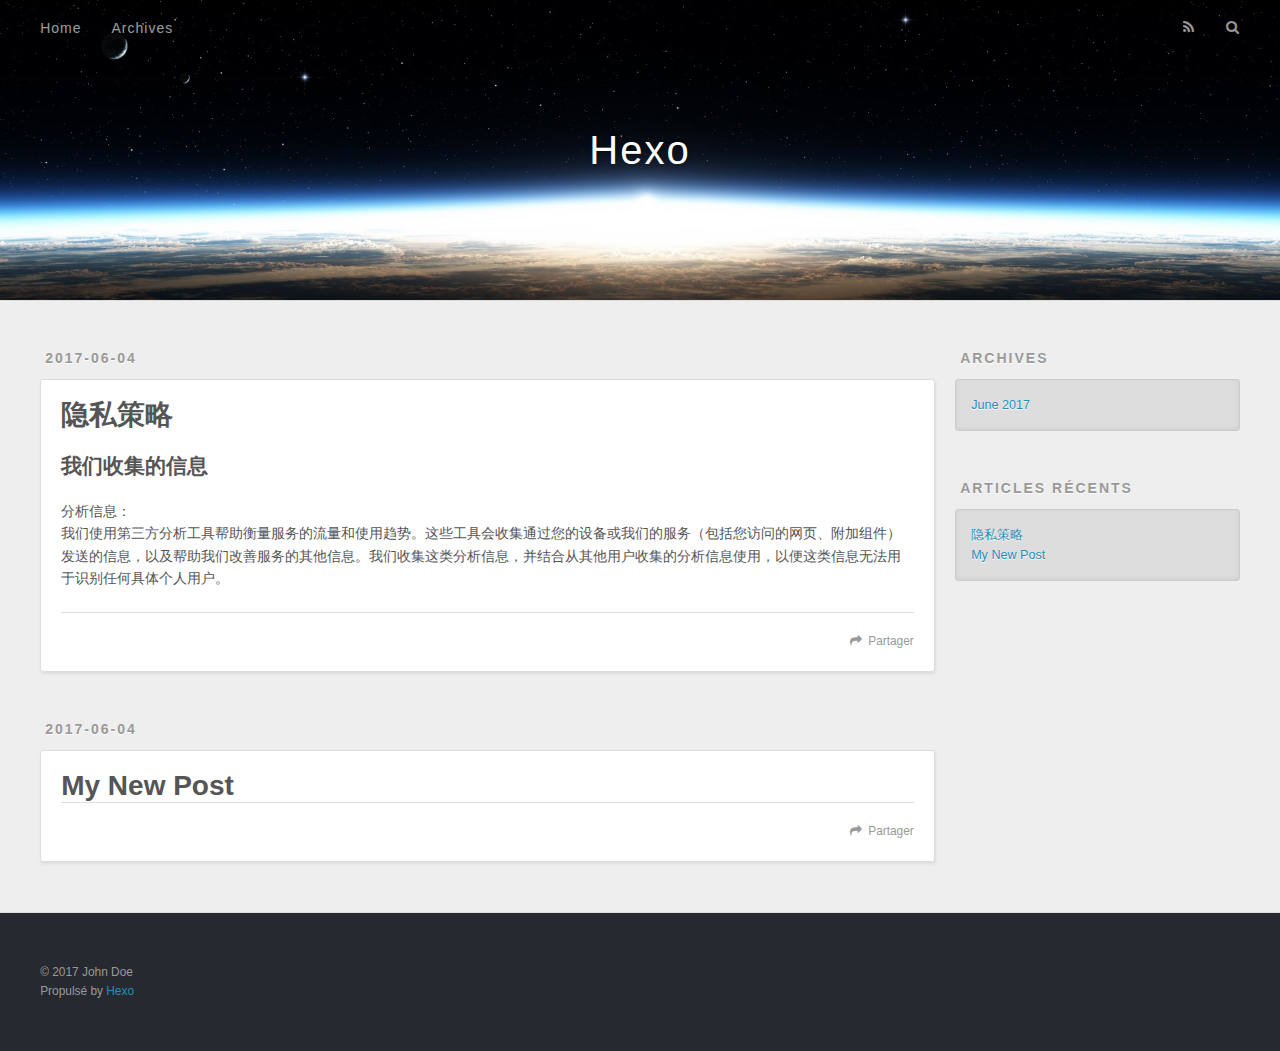
==== commit 7e1f08d6: "Site updated: 2017-06-04 23:16:22" ====
--- a/index.html
+++ b/index.html
@@ -83,12 +83,12 @@
     
     <div class="article-entry" itemprop="articleBody">
       
-        <p>##我们收集的信息<br>分析信息：<br>我们使用第三方分析工具帮助衡量服务的流量和使用趋势。这些工具会收集通过您的设备或我们的服务（包括您访问的网页、附加组件）发送的信息，以及帮助我们改善服务的其他信息。我们收集这类分析信息，并结合从其他用户收集的分析信息使用，以便这类信息无法用于识别任何具体个人用户。</p>
+        <h2 id="我们收集的信息"><a href="#我们收集的信息" class="headerlink" title="我们收集的信息"></a>我们收集的信息</h2><p>分析信息：<br>我们使用第三方分析工具帮助衡量服务的流量和使用趋势。这些工具会收集通过您的设备或我们的服务（包括您访问的网页、附加组件）发送的信息，以及帮助我们改善服务的其他信息。我们收集这类分析信息，并结合从其他用户收集的分析信息使用，以便这类信息无法用于识别任何具体个人用户。</p>
 
       
     </div>
     <footer class="article-footer">
-      <a data-url="http://yoursite.com/2017/06/04/隐私策略/" data-id="cj3iumsmq0000159kh0ys4nl5" class="article-share-link">Partager</a>
+      <a data-url="http://yoursite.com/2017/06/04/隐私策略/" data-id="cj3iuobgp00002m9kfofdk1mx" class="article-share-link">Partager</a>
       
       
     </footer>
@@ -124,7 +124,7 @@
       
     </div>
     <footer class="article-footer">
-      <a data-url="http://yoursite.com/2017/06/04/My-New-Post/" data-id="cj3iumsmv0001159klqf5iqh4" class="article-share-link">Partager</a>
+      <a data-url="http://yoursite.com/2017/06/04/My-New-Post/" data-id="cj3iuobgx00012m9kfrpmwxjn" class="article-share-link">Partager</a>
       
       
     </footer>
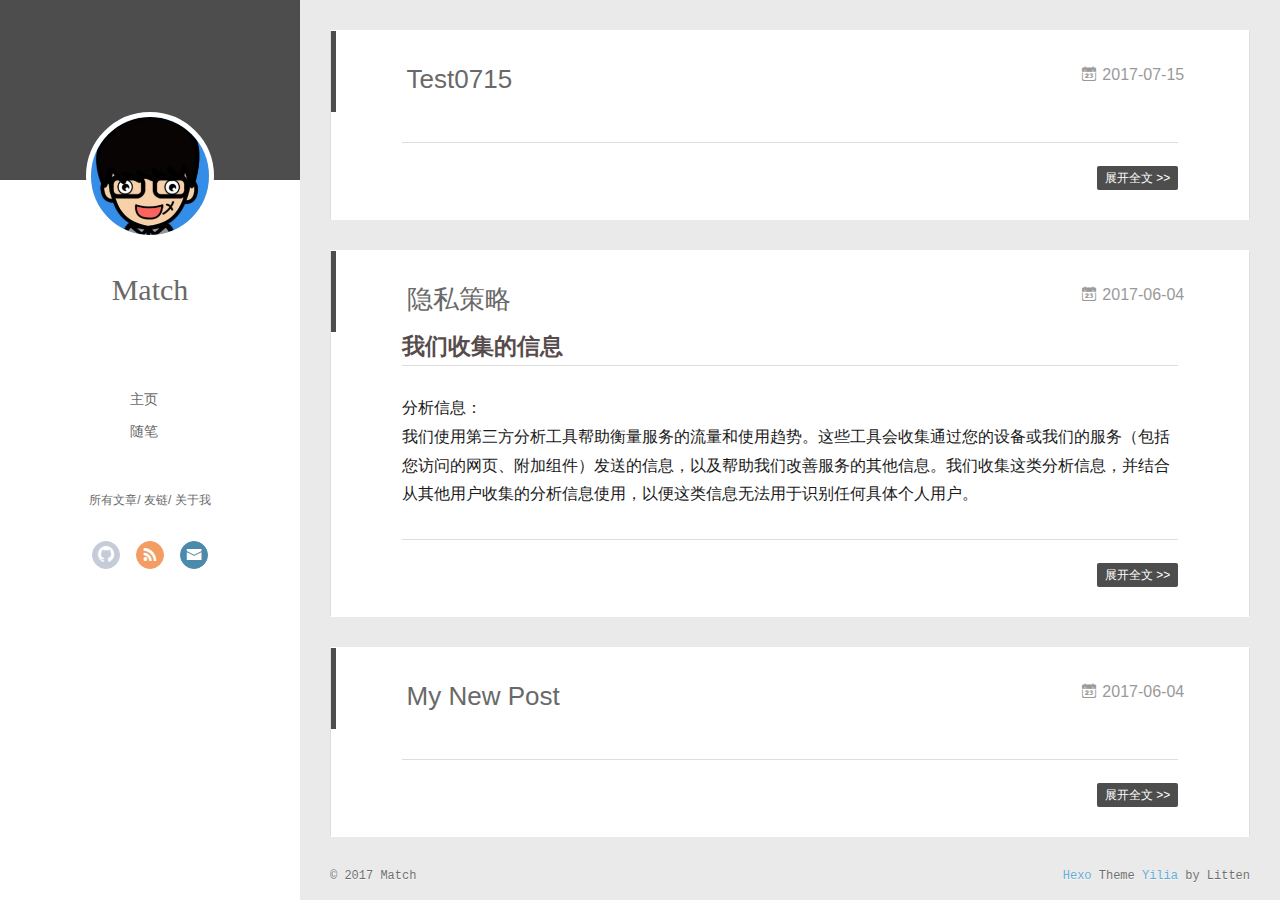
==== commit c620b241: "Site updated: 2017-07-16 10:04:37" ====
--- a/index.html
+++ b/index.html
@@ -3,73 +3,217 @@
 <head>
   <meta charset="utf-8">
   
-  <title>Hexo</title>
+  <meta name="renderer" content="webkit">
+  <meta http-equiv="X-UA-Compatible" content="IE=edge" >
+  <link rel="dns-prefetch" href="http://yoursite.com">
+  <title>Match的博客</title>
   <meta name="viewport" content="width=device-width, initial-scale=1, maximum-scale=1">
-  <meta property="og:type" content="website">
-<meta property="og:title" content="Hexo">
+  <meta name="description" content="华南理工大学，Android开发">
+<meta property="og:type" content="website">
+<meta property="og:title" content="Match的博客">
 <meta property="og:url" content="http://yoursite.com/index.html">
-<meta property="og:site_name" content="Hexo">
+<meta property="og:site_name" content="Match的博客">
+<meta property="og:description" content="华南理工大学，Android开发">
 <meta name="twitter:card" content="summary">
-<meta name="twitter:title" content="Hexo">
-  
-    <link rel="alternate" href="/atom.xml" title="Hexo" type="application/atom+xml">
+<meta name="twitter:title" content="Match的博客">
+<meta name="twitter:description" content="华南理工大学，Android开发">
+  
+    <link rel="alternative" href="/atom.xml" title="Match的博客" type="application/atom+xml">
   
   
     <link rel="icon" href="/favicon.png">
   
-  
-    <link href="//fonts.googleapis.com/css?family=Source+Code+Pro" rel="stylesheet" type="text/css">
-  
-  <link rel="stylesheet" href="/css/style.css">
+  <link rel="stylesheet" type="text/css" href="/./main.266c1c.css">
+  <style type="text/css">
+  
+    #container.show {
+      background: linear-gradient(200deg,#a0cfe4,#e8c37e);
+    }
+  </style>
+  
+
   
 
 </head>
 
 <body>
-  <div id="container">
-    <div id="wrap">
-      <header id="header">
-  <div id="banner"></div>
-  <div id="header-outer" class="outer">
-    <div id="header-title" class="inner">
-      <h1 id="logo-wrap">
-        <a href="/" id="logo">Hexo</a>
-      </h1>
-      
-    </div>
-    <div id="header-inner" class="inner">
-      <nav id="main-nav">
-        <a id="main-nav-toggle" class="nav-icon"></a>
-        
-          <a class="main-nav-link" href="/">Home</a>
-        
-          <a class="main-nav-link" href="/archives">Archives</a>
-        
-      </nav>
-      <nav id="sub-nav">
-        
-          <a id="nav-rss-link" class="nav-icon" href="/atom.xml" title="Flux RSS"></a>
-        
-        <a id="nav-search-btn" class="nav-icon" title="Rechercher"></a>
-      </nav>
-      <div id="search-form-wrap">
-        <form action="//google.com/search" method="get" accept-charset="UTF-8" class="search-form"><input type="search" name="q" class="search-form-input" placeholder="Search"><button type="submit" class="search-form-submit">&#xF002;</button><input type="hidden" name="sitesearch" value="http://yoursite.com"></form>
-      </div>
-    </div>
-  </div>
-</header>
-      <div class="outer">
-        <section id="main">
-  
-    <article id="post-隐私策略" class="article article-type-post" itemscope itemprop="blogPost">
-  <div class="article-meta">
-    <a href="/2017/06/04/隐私策略/" class="article-date">
-  <time datetime="2017-06-04T15:03:58.000Z" itemprop="datePublished">2017-06-04</time>
+  <div id="container" q-class="show:isCtnShow">
+    <canvas id="anm-canvas" class="anm-canvas"></canvas>
+    <div class="left-col" q-class="show:isShow">
+      
+<div class="overlay" style="background: #4d4d4d"></div>
+<div class="intrude-less">
+	<header id="header" class="inner">
+		<a href="/" class="profilepic">
+			<img src="/assets/match.jpeg" class="js-avatar">
+		</a>
+		<hgroup>
+		  <h1 class="header-author"><a href="/">Match</a></h1>
+		</hgroup>
+		
+
+		<nav class="header-menu">
+			<ul>
+			
+				<li><a href="/">主页</a></li>
+	        
+				<li><a href="/tags/随笔/">随笔</a></li>
+	        
+			</ul>
+		</nav>
+		<nav class="header-smart-menu">
+    		
+    			
+    			<a q-on="click: openSlider(e, 'innerArchive')" href="javascript:void(0)">所有文章</a>
+    			
+            
+    			
+    			<a q-on="click: openSlider(e, 'friends')" href="javascript:void(0)">友链</a>
+    			
+            
+    			
+    			<a q-on="click: openSlider(e, 'aboutme')" href="javascript:void(0)">关于我</a>
+    			
+            
+		</nav>
+		<nav class="header-nav">
+			<div class="social">
+				
+					<a class="github" target="_blank" href="http://github.com/zhangsr" title="github"><i class="icon-github"></i></a>
+		        
+					<a class="rss" target="_blank" href="/atom.xml" title="rss"><i class="icon-rss"></i></a>
+		        
+					<a class="mail" target="_blank" href="mailto:zsrscut@gmail.com" title="mail"><i class="icon-mail"></i></a>
+		        
+			</div>
+		</nav>
+	</header>		
+</div>
+
+    </div>
+    <div class="mid-col" q-class="show:isShow,hide:isShow|isFalse">
+      
+<nav id="mobile-nav">
+  	<div class="overlay js-overlay" style="background: #4d4d4d"></div>
+	<div class="btnctn js-mobile-btnctn">
+  		<div class="slider-trigger list" q-on="click: openSlider(e)"><i class="icon icon-sort"></i></div>
+	</div>
+	<div class="intrude-less">
+		<header id="header" class="inner">
+			<div class="profilepic">
+				<img src="/assets/match.jpeg" class="js-avatar">
+			</div>
+			<hgroup>
+			  <h1 class="header-author js-header-author">Match</h1>
+			</hgroup>
+			
+			
+			
+				
+			
+				
+			
+			
+			
+			<nav class="header-nav">
+				<div class="social">
+					
+						<a class="github" target="_blank" href="http://github.com/zhangsr" title="github"><i class="icon-github"></i></a>
+			        
+						<a class="rss" target="_blank" href="/atom.xml" title="rss"><i class="icon-rss"></i></a>
+			        
+						<a class="mail" target="_blank" href="mailto:zsrscut@gmail.com" title="mail"><i class="icon-mail"></i></a>
+			        
+				</div>
+			</nav>
+
+			<nav class="header-menu js-header-menu">
+				<ul style="width: 50%">
+				
+				
+					<li style="width: 50%"><a href="/">主页</a></li>
+		        
+					<li style="width: 50%"><a href="/tags/随笔/">随笔</a></li>
+		        
+				</ul>
+			</nav>
+		</header>				
+	</div>
+	<div class="mobile-mask" style="display:none" q-show="isShow"></div>
+</nav>
+
+      <div id="wrapper" class="body-wrap">
+        <div class="menu-l">
+          <div class="canvas-wrap">
+            <canvas data-colors="#eaeaea" data-sectionHeight="100" data-contentId="js-content" id="myCanvas1" class="anm-canvas"></canvas>
+          </div>
+          <div id="js-content" class="content-ll">
+            
+  
+    <article id="post-Test0715" class="article article-type-post  article-index" itemscope itemprop="blogPost">
+  <div class="article-inner">
+    
+      <header class="article-header">
+        
+  
+    <h1 itemprop="name">
+      <a class="article-title" href="/2017/07/15/Test0715/">Test0715</a>
+    </h1>
+  
+
+        
+        <a href="/2017/07/15/Test0715/" class="archive-article-date">
+  	<time datetime="2017-07-15T08:21:40.000Z" itemprop="datePublished"><i class="icon-calendar icon"></i>2017-07-15</time>
 </a>
-    
-  </div>
+        
+      </header>
+    
+    <div class="article-entry" itemprop="articleBody">
+      
+        
+      
+
+      
+    </div>
+    <div class="article-info article-info-index">
+      
+      
+      
+
+      
+        <p class="article-more-link">
+          <a class="article-more-a" href="/2017/07/15/Test0715/">展开全文 >></a>
+        </p>
+      
+
+      
+      <div class="clearfix"></div>
+    </div>
+  </div>
+</article>
+
+<aside class="wrap-side-operation">
+    <div class="mod-side-operation">
+        
+        <div class="jump-container" id="js-jump-container" style="display:none;">
+            <a href="javascript:void(0)" class="mod-side-operation__jump-to-top">
+                <i class="icon-font icon-back"></i>
+            </a>
+            <div id="js-jump-plan-container" class="jump-plan-container" style="top: -11px;">
+                <i class="icon-font icon-plane jump-plane"></i>
+            </div>
+        </div>
+        
+        
+    </div>
+</aside>
+
+
+
+
+  
+    <article id="post-隐私策略" class="article article-type-post  article-index" itemscope itemprop="blogPost">
   <div class="article-inner">
-    
     
       <header class="article-header">
         
@@ -79,6 +223,11 @@
     </h1>
   
 
+        
+        <a href="/2017/06/04/隐私策略/" class="archive-article-date">
+  	<time datetime="2017-06-04T15:03:58.000Z" itemprop="datePublished"><i class="icon-calendar icon"></i>2017-06-04</time>
+</a>
+        
       </header>
     
     <div class="article-entry" itemprop="articleBody">
@@ -86,27 +235,48 @@
         <h2 id="我们收集的信息"><a href="#我们收集的信息" class="headerlink" title="我们收集的信息"></a>我们收集的信息</h2><p>分析信息：<br>我们使用第三方分析工具帮助衡量服务的流量和使用趋势。这些工具会收集通过您的设备或我们的服务（包括您访问的网页、附加组件）发送的信息，以及帮助我们改善服务的其他信息。我们收集这类分析信息，并结合从其他用户收集的分析信息使用，以便这类信息无法用于识别任何具体个人用户。</p>
 
       
-    </div>
-    <footer class="article-footer">
-      <a data-url="http://yoursite.com/2017/06/04/隐私策略/" data-id="cj3iuobgp00002m9kfofdk1mx" class="article-share-link">Partager</a>
-      
-      
-    </footer>
-  </div>
-  
+
+      
+    </div>
+    <div class="article-info article-info-index">
+      
+      
+      
+
+      
+        <p class="article-more-link">
+          <a class="article-more-a" href="/2017/06/04/隐私策略/">展开全文 >></a>
+        </p>
+      
+
+      
+      <div class="clearfix"></div>
+    </div>
+  </div>
 </article>
 
-
-  
-    <article id="post-My-New-Post" class="article article-type-post" itemscope itemprop="blogPost">
-  <div class="article-meta">
-    <a href="/2017/06/04/My-New-Post/" class="article-date">
-  <time datetime="2017-06-04T14:26:42.000Z" itemprop="datePublished">2017-06-04</time>
-</a>
-    
-  </div>
+<aside class="wrap-side-operation">
+    <div class="mod-side-operation">
+        
+        <div class="jump-container" id="js-jump-container" style="display:none;">
+            <a href="javascript:void(0)" class="mod-side-operation__jump-to-top">
+                <i class="icon-font icon-back"></i>
+            </a>
+            <div id="js-jump-plan-container" class="jump-plan-container" style="top: -11px;">
+                <i class="icon-font icon-plane jump-plane"></i>
+            </div>
+        </div>
+        
+        
+    </div>
+</aside>
+
+
+
+
+  
+    <article id="post-My-New-Post" class="article article-type-post  article-index" itemscope itemprop="blogPost">
   <div class="article-inner">
-    
     
       <header class="article-header">
         
@@ -116,97 +286,303 @@
     </h1>
   
 
+        
+        <a href="/2017/06/04/My-New-Post/" class="archive-article-date">
+  	<time datetime="2017-06-04T14:26:42.000Z" itemprop="datePublished"><i class="icon-calendar icon"></i>2017-06-04</time>
+</a>
+        
       </header>
     
     <div class="article-entry" itemprop="articleBody">
       
         
       
-    </div>
-    <footer class="article-footer">
-      <a data-url="http://yoursite.com/2017/06/04/My-New-Post/" data-id="cj3iuobgx00012m9kfrpmwxjn" class="article-share-link">Partager</a>
-      
-      
-    </footer>
-  </div>
-  
+
+      
+    </div>
+    <div class="article-info article-info-index">
+      
+      
+      
+
+      
+        <p class="article-more-link">
+          <a class="article-more-a" href="/2017/06/04/My-New-Post/">展开全文 >></a>
+        </p>
+      
+
+      
+      <div class="clearfix"></div>
+    </div>
+  </div>
 </article>
 
-
-  
-
-</section>
-        
-          <aside id="sidebar">
-  
-    
-
-  
-    
-
-  
-    
-  
-    
-  <div class="widget-wrap">
-    <h3 class="widget-title">Archives</h3>
-    <div class="widget">
-      <ul class="archive-list"><li class="archive-list-item"><a class="archive-list-link" href="/archives/2017/06/">June 2017</a></li></ul>
-    </div>
-  </div>
-
-
-  
-    
-  <div class="widget-wrap">
-    <h3 class="widget-title">Articles récents</h3>
-    <div class="widget">
-      <ul>
-        
-          <li>
-            <a href="/2017/06/04/隐私策略/">隐私策略</a>
-          </li>
-        
-          <li>
-            <a href="/2017/06/04/My-New-Post/">My New Post</a>
-          </li>
-        
-      </ul>
-    </div>
-  </div>
-
-  
+<aside class="wrap-side-operation">
+    <div class="mod-side-operation">
+        
+        <div class="jump-container" id="js-jump-container" style="display:none;">
+            <a href="javascript:void(0)" class="mod-side-operation__jump-to-top">
+                <i class="icon-font icon-back"></i>
+            </a>
+            <div id="js-jump-plan-container" class="jump-plan-container" style="top: -11px;">
+                <i class="icon-font icon-plane jump-plane"></i>
+            </div>
+        </div>
+        
+        
+    </div>
 </aside>
-        
+
+
+
+
+  
+  
+
+
+          </div>
+        </div>
       </div>
       <footer id="footer">
-  
   <div class="outer">
-    <div id="footer-info" class="inner">
-      &copy; 2017 John Doe<br>
-      Propulsé by <a href="http://hexo.io/" target="_blank">Hexo</a>
+    <div id="footer-info">
+    	<div class="footer-left">
+    		&copy; 2017 Match
+    	</div>
+      	<div class="footer-right">
+      		<a href="http://hexo.io/" target="_blank">Hexo</a>  Theme <a href="https://github.com/litten/hexo-theme-yilia" target="_blank">Yilia</a> by Litten
+      	</div>
     </div>
   </div>
 </footer>
     </div>
-    <nav id="mobile-nav">
-  
-    <a href="/" class="mobile-nav-link">Home</a>
-  
-    <a href="/archives" class="mobile-nav-link">Archives</a>
-  
-</nav>
-    
-
-<script src="//ajax.googleapis.com/ajax/libs/jquery/2.0.3/jquery.min.js"></script>
-
-
-  <link rel="stylesheet" href="/fancybox/jquery.fancybox.css">
-  <script src="/fancybox/jquery.fancybox.pack.js"></script>
-
-
-<script src="/js/script.js"></script>
-
+    <script>
+	var yiliaConfig = {
+		mathjax: false,
+		isHome: true,
+		isPost: false,
+		isArchive: false,
+		isTag: false,
+		isCategory: false,
+		open_in_new: false,
+		toc_hide_index: true,
+		root: "/",
+		innerArchive: true,
+		showTags: false
+	}
+</script>
+
+<script>!function(t){function n(e){if(r[e])return r[e].exports;var i=r[e]={exports:{},id:e,loaded:!1};return t[e].call(i.exports,i,i.exports,n),i.loaded=!0,i.exports}var r={};n.m=t,n.c=r,n.p="./",n(0)}([function(t,n,r){r(195),t.exports=r(191)},function(t,n,r){var e=r(3),i=r(52),o=r(27),u=r(28),c=r(53),f="prototype",a=function(t,n,r){var s,l,h,v,p=t&a.F,d=t&a.G,y=t&a.S,g=t&a.P,b=t&a.B,m=d?e:y?e[n]||(e[n]={}):(e[n]||{})[f],x=d?i:i[n]||(i[n]={}),w=x[f]||(x[f]={});d&&(r=n);for(s in r)l=!p&&m&&void 0!==m[s],h=(l?m:r)[s],v=b&&l?c(h,e):g&&"function"==typeof h?c(Function.call,h):h,m&&u(m,s,h,t&a.U),x[s]!=h&&o(x,s,v),g&&w[s]!=h&&(w[s]=h)};e.core=i,a.F=1,a.G=2,a.S=4,a.P=8,a.B=16,a.W=32,a.U=64,a.R=128,t.exports=a},function(t,n,r){var e=r(6);t.exports=function(t){if(!e(t))throw TypeError(t+" is not an object!");return t}},function(t,n){var r=t.exports="undefined"!=typeof window&&window.Math==Math?window:"undefined"!=typeof self&&self.Math==Math?self:Function("return this")();"number"==typeof __g&&(__g=r)},function(t,n){t.exports=function(t){try{return!!t()}catch(t){return!0}}},function(t,n){var r=t.exports="undefined"!=typeof window&&window.Math==Math?window:"undefined"!=typeof self&&self.Math==Math?self:Function("return this")();"number"==typeof __g&&(__g=r)},function(t,n){t.exports=function(t){return"object"==typeof t?null!==t:"function"==typeof t}},function(t,n,r){var e=r(126)("wks"),i=r(76),o=r(3).Symbol,u="function"==typeof o;(t.exports=function(t){return e[t]||(e[t]=u&&o[t]||(u?o:i)("Symbol."+t))}).store=e},function(t,n){var r={}.hasOwnProperty;t.exports=function(t,n){return r.call(t,n)}},function(t,n,r){var e=r(94),i=r(33);t.exports=function(t){return e(i(t))}},function(t,n,r){t.exports=!r(4)(function(){return 7!=Object.defineProperty({},"a",{get:function(){return 7}}).a})},function(t,n,r){var e=r(2),i=r(167),o=r(50),u=Object.defineProperty;n.f=r(10)?Object.defineProperty:function(t,n,r){if(e(t),n=o(n,!0),e(r),i)try{return u(t,n,r)}catch(t){}if("get"in r||"set"in r)throw TypeError("Accessors not supported!");return"value"in r&&(t[n]=r.value),t}},function(t,n,r){t.exports=!r(18)(function(){return 7!=Object.defineProperty({},"a",{get:function(){return 7}}).a})},function(t,n,r){var e=r(14),i=r(22);t.exports=r(12)?function(t,n,r){return e.f(t,n,i(1,r))}:function(t,n,r){return t[n]=r,t}},function(t,n,r){var e=r(20),i=r(58),o=r(42),u=Object.defineProperty;n.f=r(12)?Object.defineProperty:function(t,n,r){if(e(t),n=o(n,!0),e(r),i)try{return u(t,n,r)}catch(t){}if("get"in r||"set"in r)throw TypeError("Accessors not supported!");return"value"in r&&(t[n]=r.value),t}},function(t,n,r){var e=r(40)("wks"),i=r(23),o=r(5).Symbol,u="function"==typeof o;(t.exports=function(t){return e[t]||(e[t]=u&&o[t]||(u?o:i)("Symbol."+t))}).store=e},function(t,n,r){var e=r(67),i=Math.min;t.exports=function(t){return t>0?i(e(t),9007199254740991):0}},function(t,n,r){var e=r(46);t.exports=function(t){return Object(e(t))}},function(t,n){t.exports=function(t){try{return!!t()}catch(t){return!0}}},function(t,n,r){var e=r(63),i=r(34);t.exports=Object.keys||function(t){return e(t,i)}},function(t,n,r){var e=r(21);t.exports=function(t){if(!e(t))throw TypeError(t+" is not an object!");return t}},function(t,n){t.exports=function(t){return"object"==typeof t?null!==t:"function"==typeof t}},function(t,n){t.exports=function(t,n){return{enumerable:!(1&t),configurable:!(2&t),writable:!(4&t),value:n}}},function(t,n){var r=0,e=Math.random();t.exports=function(t){return"Symbol(".concat(void 0===t?"":t,")_",(++r+e).toString(36))}},function(t,n){var r={}.hasOwnProperty;t.exports=function(t,n){return r.call(t,n)}},function(t,n){var r=t.exports={version:"2.4.0"};"number"==typeof __e&&(__e=r)},function(t,n){t.exports=function(t){if("function"!=typeof t)throw TypeError(t+" is not a function!");return t}},function(t,n,r){var e=r(11),i=r(66);t.exports=r(10)?function(t,n,r){return e.f(t,n,i(1,r))}:function(t,n,r){return t[n]=r,t}},function(t,n,r){var e=r(3),i=r(27),o=r(24),u=r(76)("src"),c="toString",f=Function[c],a=(""+f).split(c);r(52).inspectSource=function(t){return f.call(t)},(t.exports=function(t,n,r,c){var f="function"==typeof r;f&&(o(r,"name")||i(r,"name",n)),t[n]!==r&&(f&&(o(r,u)||i(r,u,t[n]?""+t[n]:a.join(String(n)))),t===e?t[n]=r:c?t[n]?t[n]=r:i(t,n,r):(delete t[n],i(t,n,r)))})(Function.prototype,c,function(){return"function"==typeof this&&this[u]||f.call(this)})},function(t,n,r){var e=r(1),i=r(4),o=r(46),u=function(t,n,r,e){var i=String(o(t)),u="<"+n;return""!==r&&(u+=" "+r+'="'+String(e).replace(/"/g,"&quot;")+'"'),u+">"+i+"</"+n+">"};t.exports=function(t,n){var r={};r[t]=n(u),e(e.P+e.F*i(function(){var n=""[t]('"');return n!==n.toLowerCase()||n.split('"').length>3}),"String",r)}},function(t,n,r){var e=r(115),i=r(46);t.exports=function(t){return e(i(t))}},function(t,n,r){var e=r(116),i=r(66),o=r(30),u=r(50),c=r(24),f=r(167),a=Object.getOwnPropertyDescriptor;n.f=r(10)?a:function(t,n){if(t=o(t),n=u(n,!0),f)try{return a(t,n)}catch(t){}if(c(t,n))return i(!e.f.call(t,n),t[n])}},function(t,n,r){var e=r(24),i=r(17),o=r(145)("IE_PROTO"),u=Object.prototype;t.exports=Object.getPrototypeOf||function(t){return t=i(t),e(t,o)?t[o]:"function"==typeof t.constructor&&t instanceof t.constructor?t.constructor.prototype:t instanceof Object?u:null}},function(t,n){t.exports=function(t){if(void 0==t)throw TypeError("Can't call method on  "+t);return t}},function(t,n){t.exports="constructor,hasOwnProperty,isPrototypeOf,propertyIsEnumerable,toLocaleString,toString,valueOf".split(",")},function(t,n){t.exports={}},function(t,n){t.exports=!0},function(t,n){n.f={}.propertyIsEnumerable},function(t,n,r){var e=r(14).f,i=r(8),o=r(15)("toStringTag");t.exports=function(t,n,r){t&&!i(t=r?t:t.prototype,o)&&e(t,o,{configurable:!0,value:n})}},function(t,n,r){var e=r(40)("keys"),i=r(23);t.exports=function(t){return e[t]||(e[t]=i(t))}},function(t,n,r){var e=r(5),i="__core-js_shared__",o=e[i]||(e[i]={});t.exports=function(t){return o[t]||(o[t]={})}},function(t,n){var r=Math.ceil,e=Math.floor;t.exports=function(t){return isNaN(t=+t)?0:(t>0?e:r)(t)}},function(t,n,r){var e=r(21);t.exports=function(t,n){if(!e(t))return t;var r,i;if(n&&"function"==typeof(r=t.toString)&&!e(i=r.call(t)))return i;if("function"==typeof(r=t.valueOf)&&!e(i=r.call(t)))return i;if(!n&&"function"==typeof(r=t.toString)&&!e(i=r.call(t)))return i;throw TypeError("Can't convert object to primitive value")}},function(t,n,r){var e=r(5),i=r(25),o=r(36),u=r(44),c=r(14).f;t.exports=function(t){var n=i.Symbol||(i.Symbol=o?{}:e.Symbol||{});"_"==t.charAt(0)||t in n||c(n,t,{value:u.f(t)})}},function(t,n,r){n.f=r(15)},function(t,n){var r={}.toString;t.exports=function(t){return r.call(t).slice(8,-1)}},function(t,n){t.exports=function(t){if(void 0==t)throw TypeError("Can't call method on  "+t);return t}},function(t,n,r){var e=r(4);t.exports=function(t,n){return!!t&&e(function(){n?t.call(null,function(){},1):t.call(null)})}},function(t,n,r){var e=r(53),i=r(115),o=r(17),u=r(16),c=r(203);t.exports=function(t,n){var r=1==t,f=2==t,a=3==t,s=4==t,l=6==t,h=5==t||l,v=n||c;return function(n,c,p){for(var d,y,g=o(n),b=i(g),m=e(c,p,3),x=u(b.length),w=0,S=r?v(n,x):f?v(n,0):void 0;x>w;w++)if((h||w in b)&&(d=b[w],y=m(d,w,g),t))if(r)S[w]=y;else if(y)switch(t){case 3:return!0;case 5:return d;case 6:return w;case 2:S.push(d)}else if(s)return!1;return l?-1:a||s?s:S}}},function(t,n,r){var e=r(1),i=r(52),o=r(4);t.exports=function(t,n){var r=(i.Object||{})[t]||Object[t],u={};u[t]=n(r),e(e.S+e.F*o(function(){r(1)}),"Object",u)}},function(t,n,r){var e=r(6);t.exports=function(t,n){if(!e(t))return t;var r,i;if(n&&"function"==typeof(r=t.toString)&&!e(i=r.call(t)))return i;if("function"==typeof(r=t.valueOf)&&!e(i=r.call(t)))return i;if(!n&&"function"==typeof(r=t.toString)&&!e(i=r.call(t)))return i;throw TypeError("Can't convert object to primitive value")}},function(t,n,r){var e=r(5),i=r(25),o=r(91),u=r(13),c="prototype",f=function(t,n,r){var a,s,l,h=t&f.F,v=t&f.G,p=t&f.S,d=t&f.P,y=t&f.B,g=t&f.W,b=v?i:i[n]||(i[n]={}),m=b[c],x=v?e:p?e[n]:(e[n]||{})[c];v&&(r=n);for(a in r)(s=!h&&x&&void 0!==x[a])&&a in b||(l=s?x[a]:r[a],b[a]=v&&"function"!=typeof x[a]?r[a]:y&&s?o(l,e):g&&x[a]==l?function(t){var n=function(n,r,e){if(this instanceof t){switch(arguments.length){case 0:return new t;case 1:return new t(n);case 2:return new t(n,r)}return new t(n,r,e)}return t.apply(this,arguments)};return n[c]=t[c],n}(l):d&&"function"==typeof l?o(Function.call,l):l,d&&((b.virtual||(b.virtual={}))[a]=l,t&f.R&&m&&!m[a]&&u(m,a,l)))};f.F=1,f.G=2,f.S=4,f.P=8,f.B=16,f.W=32,f.U=64,f.R=128,t.exports=f},function(t,n){var r=t.exports={version:"2.4.0"};"number"==typeof __e&&(__e=r)},function(t,n,r){var e=r(26);t.exports=function(t,n,r){if(e(t),void 0===n)return t;switch(r){case 1:return function(r){return t.call(n,r)};case 2:return function(r,e){return t.call(n,r,e)};case 3:return function(r,e,i){return t.call(n,r,e,i)}}return function(){return t.apply(n,arguments)}}},function(t,n,r){var e=r(183),i=r(1),o=r(126)("metadata"),u=o.store||(o.store=new(r(186))),c=function(t,n,r){var i=u.get(t);if(!i){if(!r)return;u.set(t,i=new e)}var o=i.get(n);if(!o){if(!r)return;i.set(n,o=new e)}return o},f=function(t,n,r){var e=c(n,r,!1);return void 0!==e&&e.has(t)},a=function(t,n,r){var e=c(n,r,!1);return void 0===e?void 0:e.get(t)},s=function(t,n,r,e){c(r,e,!0).set(t,n)},l=function(t,n){var r=c(t,n,!1),e=[];return r&&r.forEach(function(t,n){e.push(n)}),e},h=function(t){return void 0===t||"symbol"==typeof t?t:String(t)},v=function(t){i(i.S,"Reflect",t)};t.exports={store:u,map:c,has:f,get:a,set:s,keys:l,key:h,exp:v}},function(t,n,r){"use strict";if(r(10)){var e=r(69),i=r(3),o=r(4),u=r(1),c=r(127),f=r(152),a=r(53),s=r(68),l=r(66),h=r(27),v=r(73),p=r(67),d=r(16),y=r(75),g=r(50),b=r(24),m=r(180),x=r(114),w=r(6),S=r(17),_=r(137),O=r(70),E=r(32),P=r(71).f,j=r(154),F=r(76),M=r(7),A=r(48),N=r(117),T=r(146),I=r(155),k=r(80),L=r(123),R=r(74),C=r(130),D=r(160),U=r(11),W=r(31),G=U.f,B=W.f,V=i.RangeError,z=i.TypeError,q=i.Uint8Array,K="ArrayBuffer",J="Shared"+K,Y="BYTES_PER_ELEMENT",H="prototype",$=Array[H],X=f.ArrayBuffer,Q=f.DataView,Z=A(0),tt=A(2),nt=A(3),rt=A(4),et=A(5),it=A(6),ot=N(!0),ut=N(!1),ct=I.values,ft=I.keys,at=I.entries,st=$.lastIndexOf,lt=$.reduce,ht=$.reduceRight,vt=$.join,pt=$.sort,dt=$.slice,yt=$.toString,gt=$.toLocaleString,bt=M("iterator"),mt=M("toStringTag"),xt=F("typed_constructor"),wt=F("def_constructor"),St=c.CONSTR,_t=c.TYPED,Ot=c.VIEW,Et="Wrong length!",Pt=A(1,function(t,n){return Tt(T(t,t[wt]),n)}),jt=o(function(){return 1===new q(new Uint16Array([1]).buffer)[0]}),Ft=!!q&&!!q[H].set&&o(function(){new q(1).set({})}),Mt=function(t,n){if(void 0===t)throw z(Et);var r=+t,e=d(t);if(n&&!m(r,e))throw V(Et);return e},At=function(t,n){var r=p(t);if(r<0||r%n)throw V("Wrong offset!");return r},Nt=function(t){if(w(t)&&_t in t)return t;throw z(t+" is not a typed array!")},Tt=function(t,n){if(!(w(t)&&xt in t))throw z("It is not a typed array constructor!");return new t(n)},It=function(t,n){return kt(T(t,t[wt]),n)},kt=function(t,n){for(var r=0,e=n.length,i=Tt(t,e);e>r;)i[r]=n[r++];return i},Lt=function(t,n,r){G(t,n,{get:function(){return this._d[r]}})},Rt=function(t){var n,r,e,i,o,u,c=S(t),f=arguments.length,s=f>1?arguments[1]:void 0,l=void 0!==s,h=j(c);if(void 0!=h&&!_(h)){for(u=h.call(c),e=[],n=0;!(o=u.next()).done;n++)e.push(o.value);c=e}for(l&&f>2&&(s=a(s,arguments[2],2)),n=0,r=d(c.length),i=Tt(this,r);r>n;n++)i[n]=l?s(c[n],n):c[n];return i},Ct=function(){for(var t=0,n=arguments.length,r=Tt(this,n);n>t;)r[t]=arguments[t++];return r},Dt=!!q&&o(function(){gt.call(new q(1))}),Ut=function(){return gt.apply(Dt?dt.call(Nt(this)):Nt(this),arguments)},Wt={copyWithin:function(t,n){return D.call(Nt(this),t,n,arguments.length>2?arguments[2]:void 0)},every:function(t){return rt(Nt(this),t,arguments.length>1?arguments[1]:void 0)},fill:function(t){return C.apply(Nt(this),arguments)},filter:function(t){return It(this,tt(Nt(this),t,arguments.length>1?arguments[1]:void 0))},find:function(t){return et(Nt(this),t,arguments.length>1?arguments[1]:void 0)},findIndex:function(t){return it(Nt(this),t,arguments.length>1?arguments[1]:void 0)},forEach:function(t){Z(Nt(this),t,arguments.length>1?arguments[1]:void 0)},indexOf:function(t){return ut(Nt(this),t,arguments.length>1?arguments[1]:void 0)},includes:function(t){return ot(Nt(this),t,arguments.length>1?arguments[1]:void 0)},join:function(t){return vt.apply(Nt(this),arguments)},lastIndexOf:function(t){return st.apply(Nt(this),arguments)},map:function(t){return Pt(Nt(this),t,arguments.length>1?arguments[1]:void 0)},reduce:function(t){return lt.apply(Nt(this),arguments)},reduceRight:function(t){return ht.apply(Nt(this),arguments)},reverse:function(){for(var t,n=this,r=Nt(n).length,e=Math.floor(r/2),i=0;i<e;)t=n[i],n[i++]=n[--r],n[r]=t;return n},some:function(t){return nt(Nt(this),t,arguments.length>1?arguments[1]:void 0)},sort:function(t){return pt.call(Nt(this),t)},subarray:function(t,n){var r=Nt(this),e=r.length,i=y(t,e);return new(T(r,r[wt]))(r.buffer,r.byteOffset+i*r.BYTES_PER_ELEMENT,d((void 0===n?e:y(n,e))-i))}},Gt=function(t,n){return It(this,dt.call(Nt(this),t,n))},Bt=function(t){Nt(this);var n=At(arguments[1],1),r=this.length,e=S(t),i=d(e.length),o=0;if(i+n>r)throw V(Et);for(;o<i;)this[n+o]=e[o++]},Vt={entries:function(){return at.call(Nt(this))},keys:function(){return ft.call(Nt(this))},values:function(){return ct.call(Nt(this))}},zt=function(t,n){return w(t)&&t[_t]&&"symbol"!=typeof n&&n in t&&String(+n)==String(n)},qt=function(t,n){return zt(t,n=g(n,!0))?l(2,t[n]):B(t,n)},Kt=function(t,n,r){return!(zt(t,n=g(n,!0))&&w(r)&&b(r,"value"))||b(r,"get")||b(r,"set")||r.configurable||b(r,"writable")&&!r.writable||b(r,"enumerable")&&!r.enumerable?G(t,n,r):(t[n]=r.value,t)};St||(W.f=qt,U.f=Kt),u(u.S+u.F*!St,"Object",{getOwnPropertyDescriptor:qt,defineProperty:Kt}),o(function(){yt.call({})})&&(yt=gt=function(){return vt.call(this)});var Jt=v({},Wt);v(Jt,Vt),h(Jt,bt,Vt.values),v(Jt,{slice:Gt,set:Bt,constructor:function(){},toString:yt,toLocaleString:Ut}),Lt(Jt,"buffer","b"),Lt(Jt,"byteOffset","o"),Lt(Jt,"byteLength","l"),Lt(Jt,"length","e"),G(Jt,mt,{get:function(){return this[_t]}}),t.exports=function(t,n,r,f){f=!!f;var a=t+(f?"Clamped":"")+"Array",l="Uint8Array"!=a,v="get"+t,p="set"+t,y=i[a],g=y||{},b=y&&E(y),m=!y||!c.ABV,S={},_=y&&y[H],j=function(t,r){var e=t._d;return e.v[v](r*n+e.o,jt)},F=function(t,r,e){var i=t._d;f&&(e=(e=Math.round(e))<0?0:e>255?255:255&e),i.v[p](r*n+i.o,e,jt)},M=function(t,n){G(t,n,{get:function(){return j(this,n)},set:function(t){return F(this,n,t)},enumerable:!0})};m?(y=r(function(t,r,e,i){s(t,y,a,"_d");var o,u,c,f,l=0,v=0;if(w(r)){if(!(r instanceof X||(f=x(r))==K||f==J))return _t in r?kt(y,r):Rt.call(y,r);o=r,v=At(e,n);var p=r.byteLength;if(void 0===i){if(p%n)throw V(Et);if((u=p-v)<0)throw V(Et)}else if((u=d(i)*n)+v>p)throw V(Et);c=u/n}else c=Mt(r,!0),u=c*n,o=new X(u);for(h(t,"_d",{b:o,o:v,l:u,e:c,v:new Q(o)});l<c;)M(t,l++)}),_=y[H]=O(Jt),h(_,"constructor",y)):L(function(t){new y(null),new y(t)},!0)||(y=r(function(t,r,e,i){s(t,y,a);var o;return w(r)?r instanceof X||(o=x(r))==K||o==J?void 0!==i?new g(r,At(e,n),i):void 0!==e?new g(r,At(e,n)):new g(r):_t in r?kt(y,r):Rt.call(y,r):new g(Mt(r,l))}),Z(b!==Function.prototype?P(g).concat(P(b)):P(g),function(t){t in y||h(y,t,g[t])}),y[H]=_,e||(_.constructor=y));var A=_[bt],N=!!A&&("values"==A.name||void 0==A.name),T=Vt.values;h(y,xt,!0),h(_,_t,a),h(_,Ot,!0),h(_,wt,y),(f?new y(1)[mt]==a:mt in _)||G(_,mt,{get:function(){return a}}),S[a]=y,u(u.G+u.W+u.F*(y!=g),S),u(u.S,a,{BYTES_PER_ELEMENT:n,from:Rt,of:Ct}),Y in _||h(_,Y,n),u(u.P,a,Wt),R(a),u(u.P+u.F*Ft,a,{set:Bt}),u(u.P+u.F*!N,a,Vt),u(u.P+u.F*(_.toString!=yt),a,{toString:yt}),u(u.P+u.F*o(function(){new y(1).slice()}),a,{slice:Gt}),u(u.P+u.F*(o(function(){return[1,2].toLocaleString()!=new y([1,2]).toLocaleString()})||!o(function(){_.toLocaleString.call([1,2])})),a,{toLocaleString:Ut}),k[a]=N?A:T,e||N||h(_,bt,T)}}else t.exports=function(){}},function(t,n){var r={}.toString;t.exports=function(t){return r.call(t).slice(8,-1)}},function(t,n,r){var e=r(21),i=r(5).document,o=e(i)&&e(i.createElement);t.exports=function(t){return o?i.createElement(t):{}}},function(t,n,r){t.exports=!r(12)&&!r(18)(function(){return 7!=Object.defineProperty(r(57)("div"),"a",{get:function(){return 7}}).a})},function(t,n,r){"use strict";var e=r(36),i=r(51),o=r(64),u=r(13),c=r(8),f=r(35),a=r(96),s=r(38),l=r(103),h=r(15)("iterator"),v=!([].keys&&"next"in[].keys()),p="keys",d="values",y=function(){return this};t.exports=function(t,n,r,g,b,m,x){a(r,n,g);var w,S,_,O=function(t){if(!v&&t in F)return F[t];switch(t){case p:case d:return function(){return new r(this,t)}}return function(){return new r(this,t)}},E=n+" Iterator",P=b==d,j=!1,F=t.prototype,M=F[h]||F["@@iterator"]||b&&F[b],A=M||O(b),N=b?P?O("entries"):A:void 0,T="Array"==n?F.entries||M:M;if(T&&(_=l(T.call(new t)))!==Object.prototype&&(s(_,E,!0),e||c(_,h)||u(_,h,y)),P&&M&&M.name!==d&&(j=!0,A=function(){return M.call(this)}),e&&!x||!v&&!j&&F[h]||u(F,h,A),f[n]=A,f[E]=y,b)if(w={values:P?A:O(d),keys:m?A:O(p),entries:N},x)for(S in w)S in F||o(F,S,w[S]);else i(i.P+i.F*(v||j),n,w);return w}},function(t,n,r){var e=r(20),i=r(100),o=r(34),u=r(39)("IE_PROTO"),c=function(){},f="prototype",a=function(){var t,n=r(57)("iframe"),e=o.length;for(n.style.display="none",r(93).appendChild(n),n.src="javascript:",t=n.contentWindow.document,t.open(),t.write("<script>document.F=Object<\/script>"),t.close(),a=t.F;e--;)delete a[f][o[e]];return a()};t.exports=Object.create||function(t,n){var r;return null!==t?(c[f]=e(t),r=new c,c[f]=null,r[u]=t):r=a(),void 0===n?r:i(r,n)}},function(t,n,r){var e=r(63),i=r(34).concat("length","prototype");n.f=Object.getOwnPropertyNames||function(t){return e(t,i)}},function(t,n){n.f=Object.getOwnPropertySymbols},function(t,n,r){var e=r(8),i=r(9),o=r(90)(!1),u=r(39)("IE_PROTO");t.exports=function(t,n){var r,c=i(t),f=0,a=[];for(r in c)r!=u&&e(c,r)&&a.push(r);for(;n.length>f;)e(c,r=n[f++])&&(~o(a,r)||a.push(r));return a}},function(t,n,r){t.exports=r(13)},function(t,n,r){var e=r(76)("meta"),i=r(6),o=r(24),u=r(11).f,c=0,f=Object.isExtensible||function(){return!0},a=!r(4)(function(){return f(Object.preventExtensions({}))}),s=function(t){u(t,e,{value:{i:"O"+ ++c,w:{}}})},l=function(t,n){if(!i(t))return"symbol"==typeof t?t:("string"==typeof t?"S":"P")+t;if(!o(t,e)){if(!f(t))return"F";if(!n)return"E";s(t)}return t[e].i},h=function(t,n){if(!o(t,e)){if(!f(t))return!0;if(!n)return!1;s(t)}return t[e].w},v=function(t){return a&&p.NEED&&f(t)&&!o(t,e)&&s(t),t},p=t.exports={KEY:e,NEED:!1,fastKey:l,getWeak:h,onFreeze:v}},function(t,n){t.exports=function(t,n){return{enumerable:!(1&t),configurable:!(2&t),writable:!(4&t),value:n}}},function(t,n){var r=Math.ceil,e=Math.floor;t.exports=function(t){return isNaN(t=+t)?0:(t>0?e:r)(t)}},function(t,n){t.exports=function(t,n,r,e){if(!(t instanceof n)||void 0!==e&&e in t)throw TypeError(r+": incorrect invocation!");return t}},function(t,n){t.exports=!1},function(t,n,r){var e=r(2),i=r(173),o=r(133),u=r(145)("IE_PROTO"),c=function(){},f="prototype",a=function(){var t,n=r(132)("iframe"),e=o.length;for(n.style.display="none",r(135).appendChild(n),n.src="javascript:",t=n.contentWindow.document,t.open(),t.write("<script>document.F=Object<\/script>"),t.close(),a=t.F;e--;)delete a[f][o[e]];return a()};t.exports=Object.create||function(t,n){var r;return null!==t?(c[f]=e(t),r=new c,c[f]=null,r[u]=t):r=a(),void 0===n?r:i(r,n)}},function(t,n,r){var e=r(175),i=r(133).concat("length","prototype");n.f=Object.getOwnPropertyNames||function(t){return e(t,i)}},function(t,n,r){var e=r(175),i=r(133);t.exports=Object.keys||function(t){return e(t,i)}},function(t,n,r){var e=r(28);t.exports=function(t,n,r){for(var i in n)e(t,i,n[i],r);return t}},function(t,n,r){"use strict";var e=r(3),i=r(11),o=r(10),u=r(7)("species");t.exports=function(t){var n=e[t];o&&n&&!n[u]&&i.f(n,u,{configurable:!0,get:function(){return this}})}},function(t,n,r){var e=r(67),i=Math.max,o=Math.min;t.exports=function(t,n){return t=e(t),t<0?i(t+n,0):o(t,n)}},function(t,n){var r=0,e=Math.random();t.exports=function(t){return"Symbol(".concat(void 0===t?"":t,")_",(++r+e).toString(36))}},function(t,n,r){var e=r(33);t.exports=function(t){return Object(e(t))}},function(t,n,r){var e=r(7)("unscopables"),i=Array.prototype;void 0==i[e]&&r(27)(i,e,{}),t.exports=function(t){i[e][t]=!0}},function(t,n,r){var e=r(53),i=r(169),o=r(137),u=r(2),c=r(16),f=r(154),a={},s={},n=t.exports=function(t,n,r,l,h){var v,p,d,y,g=h?function(){return t}:f(t),b=e(r,l,n?2:1),m=0;if("function"!=typeof g)throw TypeError(t+" is not iterable!");if(o(g)){for(v=c(t.length);v>m;m++)if((y=n?b(u(p=t[m])[0],p[1]):b(t[m]))===a||y===s)return y}else for(d=g.call(t);!(p=d.next()).done;)if((y=i(d,b,p.value,n))===a||y===s)return y};n.BREAK=a,n.RETURN=s},function(t,n){t.exports={}},function(t,n,r){var e=r(11).f,i=r(24),o=r(7)("toStringTag");t.exports=function(t,n,r){t&&!i(t=r?t:t.prototype,o)&&e(t,o,{configurable:!0,value:n})}},function(t,n,r){var e=r(1),i=r(46),o=r(4),u=r(150),c="["+u+"]",f="​+",a=RegExp("^"+c+c+"*"),s=RegExp(c+c+"*$"),l=function(t,n,r){var i={},c=o(function(){return!!u[t]()||f[t]()!=f}),a=i[t]=c?n(h):u[t];r&&(i[r]=a),e(e.P+e.F*c,"String",i)},h=l.trim=function(t,n){return t=String(i(t)),1&n&&(t=t.replace(a,"")),2&n&&(t=t.replace(s,"")),t};t.exports=l},function(t,n,r){t.exports={default:r(86),__esModule:!0}},function(t,n,r){t.exports={default:r(87),__esModule:!0}},function(t,n,r){"use strict";function e(t){return t&&t.__esModule?t:{default:t}}n.__esModule=!0;var i=r(84),o=e(i),u=r(83),c=e(u),f="function"==typeof c.default&&"symbol"==typeof o.default?function(t){return typeof t}:function(t){return t&&"function"==typeof c.default&&t.constructor===c.default&&t!==c.default.prototype?"symbol":typeof t};n.default="function"==typeof c.default&&"symbol"===f(o.default)?function(t){return void 0===t?"undefined":f(t)}:function(t){return t&&"function"==typeof c.default&&t.constructor===c.default&&t!==c.default.prototype?"symbol":void 0===t?"undefined":f(t)}},function(t,n,r){r(110),r(108),r(111),r(112),t.exports=r(25).Symbol},function(t,n,r){r(109),r(113),t.exports=r(44).f("iterator")},function(t,n){t.exports=function(t){if("function"!=typeof t)throw TypeError(t+" is not a function!");return t}},function(t,n){t.exports=function(){}},function(t,n,r){var e=r(9),i=r(106),o=r(105);t.exports=function(t){return function(n,r,u){var c,f=e(n),a=i(f.length),s=o(u,a);if(t&&r!=r){for(;a>s;)if((c=f[s++])!=c)return!0}else for(;a>s;s++)if((t||s in f)&&f[s]===r)return t||s||0;return!t&&-1}}},function(t,n,r){var e=r(88);t.exports=function(t,n,r){if(e(t),void 0===n)return t;switch(r){case 1:return function(r){return t.call(n,r)};case 2:return function(r,e){return t.call(n,r,e)};case 3:return function(r,e,i){return t.call(n,r,e,i)}}return function(){return t.apply(n,arguments)}}},function(t,n,r){var e=r(19),i=r(62),o=r(37);t.exports=function(t){var n=e(t),r=i.f;if(r)for(var u,c=r(t),f=o.f,a=0;c.length>a;)f.call(t,u=c[a++])&&n.push(u);return n}},function(t,n,r){t.exports=r(5).document&&document.documentElement},function(t,n,r){var e=r(56);t.exports=Object("z").propertyIsEnumerable(0)?Object:function(t){return"String"==e(t)?t.split(""):Object(t)}},function(t,n,r){var e=r(56);t.exports=Array.isArray||function(t){return"Array"==e(t)}},function(t,n,r){"use strict";var e=r(60),i=r(22),o=r(38),u={};r(13)(u,r(15)("iterator"),function(){return this}),t.exports=function(t,n,r){t.prototype=e(u,{next:i(1,r)}),o(t,n+" Iterator")}},function(t,n){t.exports=function(t,n){return{value:n,done:!!t}}},function(t,n,r){var e=r(19),i=r(9);t.exports=function(t,n){for(var r,o=i(t),u=e(o),c=u.length,f=0;c>f;)if(o[r=u[f++]]===n)return r}},function(t,n,r){var e=r(23)("meta"),i=r(21),o=r(8),u=r(14).f,c=0,f=Object.isExtensible||function(){return!0},a=!r(18)(function(){return f(Object.preventExtensions({}))}),s=function(t){u(t,e,{value:{i:"O"+ ++c,w:{}}})},l=function(t,n){if(!i(t))return"symbol"==typeof t?t:("string"==typeof t?"S":"P")+t;if(!o(t,e)){if(!f(t))return"F";if(!n)return"E";s(t)}return t[e].i},h=function(t,n){if(!o(t,e)){if(!f(t))return!0;if(!n)return!1;s(t)}return t[e].w},v=function(t){return a&&p.NEED&&f(t)&&!o(t,e)&&s(t),t},p=t.exports={KEY:e,NEED:!1,fastKey:l,getWeak:h,onFreeze:v}},function(t,n,r){var e=r(14),i=r(20),o=r(19);t.exports=r(12)?Object.defineProperties:function(t,n){i(t);for(var r,u=o(n),c=u.length,f=0;c>f;)e.f(t,r=u[f++],n[r]);return t}},function(t,n,r){var e=r(37),i=r(22),o=r(9),u=r(42),c=r(8),f=r(58),a=Object.getOwnPropertyDescriptor;n.f=r(12)?a:function(t,n){if(t=o(t),n=u(n,!0),f)try{return a(t,n)}catch(t){}if(c(t,n))return i(!e.f.call(t,n),t[n])}},function(t,n,r){var e=r(9),i=r(61).f,o={}.toString,u="object"==typeof window&&window&&Object.getOwnPropertyNames?Object.getOwnPropertyNames(window):[],c=function(t){try{return i(t)}catch(t){return u.slice()}};t.exports.f=function(t){return u&&"[object Window]"==o.call(t)?c(t):i(e(t))}},function(t,n,r){var e=r(8),i=r(77),o=r(39)("IE_PROTO"),u=Object.prototype;t.exports=Object.getPrototypeOf||function(t){return t=i(t),e(t,o)?t[o]:"function"==typeof t.constructor&&t instanceof t.constructor?t.constructor.prototype:t instanceof Object?u:null}},function(t,n,r){var e=r(41),i=r(33);t.exports=function(t){return function(n,r){var o,u,c=String(i(n)),f=e(r),a=c.length;return f<0||f>=a?t?"":void 0:(o=c.charCodeAt(f),o<55296||o>56319||f+1===a||(u=c.charCodeAt(f+1))<56320||u>57343?t?c.charAt(f):o:t?c.slice(f,f+2):u-56320+(o-55296<<10)+65536)}}},function(t,n,r){var e=r(41),i=Math.max,o=Math.min;t.exports=function(t,n){return t=e(t),t<0?i(t+n,0):o(t,n)}},function(t,n,r){var e=r(41),i=Math.min;t.exports=function(t){return t>0?i(e(t),9007199254740991):0}},function(t,n,r){"use strict";var e=r(89),i=r(97),o=r(35),u=r(9);t.exports=r(59)(Array,"Array",function(t,n){this._t=u(t),this._i=0,this._k=n},function(){var t=this._t,n=this._k,r=this._i++;return!t||r>=t.length?(this._t=void 0,i(1)):"keys"==n?i(0,r):"values"==n?i(0,t[r]):i(0,[r,t[r]])},"values"),o.Arguments=o.Array,e("keys"),e("values"),e("entries")},function(t,n){},function(t,n,r){"use strict";var e=r(104)(!0);r(59)(String,"String",function(t){this._t=String(t),this._i=0},function(){var t,n=this._t,r=this._i;return r>=n.length?{value:void 0,done:!0}:(t=e(n,r),this._i+=t.length,{value:t,done:!1})})},function(t,n,r){"use strict";var e=r(5),i=r(8),o=r(12),u=r(51),c=r(64),f=r(99).KEY,a=r(18),s=r(40),l=r(38),h=r(23),v=r(15),p=r(44),d=r(43),y=r(98),g=r(92),b=r(95),m=r(20),x=r(9),w=r(42),S=r(22),_=r(60),O=r(102),E=r(101),P=r(14),j=r(19),F=E.f,M=P.f,A=O.f,N=e.Symbol,T=e.JSON,I=T&&T.stringify,k="prototype",L=v("_hidden"),R=v("toPrimitive"),C={}.propertyIsEnumerable,D=s("symbol-registry"),U=s("symbols"),W=s("op-symbols"),G=Object[k],B="function"==typeof N,V=e.QObject,z=!V||!V[k]||!V[k].findChild,q=o&&a(function(){return 7!=_(M({},"a",{get:function(){return M(this,"a",{value:7}).a}})).a})?function(t,n,r){var e=F(G,n);e&&delete G[n],M(t,n,r),e&&t!==G&&M(G,n,e)}:M,K=function(t){var n=U[t]=_(N[k]);return n._k=t,n},J=B&&"symbol"==typeof N.iterator?function(t){return"symbol"==typeof t}:function(t){return t instanceof N},Y=function(t,n,r){return t===G&&Y(W,n,r),m(t),n=w(n,!0),m(r),i(U,n)?(r.enumerable?(i(t,L)&&t[L][n]&&(t[L][n]=!1),r=_(r,{enumerable:S(0,!1)})):(i(t,L)||M(t,L,S(1,{})),t[L][n]=!0),q(t,n,r)):M(t,n,r)},H=function(t,n){m(t);for(var r,e=g(n=x(n)),i=0,o=e.length;o>i;)Y(t,r=e[i++],n[r]);return t},$=function(t,n){return void 0===n?_(t):H(_(t),n)},X=function(t){var n=C.call(this,t=w(t,!0));return!(this===G&&i(U,t)&&!i(W,t))&&(!(n||!i(this,t)||!i(U,t)||i(this,L)&&this[L][t])||n)},Q=function(t,n){if(t=x(t),n=w(n,!0),t!==G||!i(U,n)||i(W,n)){var r=F(t,n);return!r||!i(U,n)||i(t,L)&&t[L][n]||(r.enumerable=!0),r}},Z=function(t){for(var n,r=A(x(t)),e=[],o=0;r.length>o;)i(U,n=r[o++])||n==L||n==f||e.push(n);return e},tt=function(t){for(var n,r=t===G,e=A(r?W:x(t)),o=[],u=0;e.length>u;)!i(U,n=e[u++])||r&&!i(G,n)||o.push(U[n]);return o};B||(N=function(){if(this instanceof N)throw TypeError("Symbol is not a constructor!");var t=h(arguments.length>0?arguments[0]:void 0),n=function(r){this===G&&n.call(W,r),i(this,L)&&i(this[L],t)&&(this[L][t]=!1),q(this,t,S(1,r))};return o&&z&&q(G,t,{configurable:!0,set:n}),K(t)},c(N[k],"toString",function(){return this._k}),E.f=Q,P.f=Y,r(61).f=O.f=Z,r(37).f=X,r(62).f=tt,o&&!r(36)&&c(G,"propertyIsEnumerable",X,!0),p.f=function(t){return K(v(t))}),u(u.G+u.W+u.F*!B,{Symbol:N});for(var nt="hasInstance,isConcatSpreadable,iterator,match,replace,search,species,split,toPrimitive,toStringTag,unscopables".split(","),rt=0;nt.length>rt;)v(nt[rt++]);for(var nt=j(v.store),rt=0;nt.length>rt;)d(nt[rt++]);u(u.S+u.F*!B,"Symbol",{for:function(t){return i(D,t+="")?D[t]:D[t]=N(t)},keyFor:function(t){if(J(t))return y(D,t);throw TypeError(t+" is not a symbol!")},useSetter:function(){z=!0},useSimple:function(){z=!1}}),u(u.S+u.F*!B,"Object",{create:$,defineProperty:Y,defineProperties:H,getOwnPropertyDescriptor:Q,getOwnPropertyNames:Z,getOwnPropertySymbols:tt}),T&&u(u.S+u.F*(!B||a(function(){var t=N();return"[null]"!=I([t])||"{}"!=I({a:t})||"{}"!=I(Object(t))})),"JSON",{stringify:function(t){if(void 0!==t&&!J(t)){for(var n,r,e=[t],i=1;arguments.length>i;)e.push(arguments[i++]);return n=e[1],"function"==typeof n&&(r=n),!r&&b(n)||(n=function(t,n){if(r&&(n=r.call(this,t,n)),!J(n))return n}),e[1]=n,I.apply(T,e)}}}),N[k][R]||r(13)(N[k],R,N[k].valueOf),l(N,"Symbol"),l(Math,"Math",!0),l(e.JSON,"JSON",!0)},function(t,n,r){r(43)("asyncIterator")},function(t,n,r){r(43)("observable")},function(t,n,r){r(107);for(var e=r(5),i=r(13),o=r(35),u=r(15)("toStringTag"),c=["NodeList","DOMTokenList","MediaList","StyleSheetList","CSSRuleList"],f=0;f<5;f++){var a=c[f],s=e[a],l=s&&s.prototype;l&&!l[u]&&i(l,u,a),o[a]=o.Array}},function(t,n,r){var e=r(45),i=r(7)("toStringTag"),o="Arguments"==e(function(){return arguments}()),u=function(t,n){try{return t[n]}catch(t){}};t.exports=function(t){var n,r,c;return void 0===t?"Undefined":null===t?"Null":"string"==typeof(r=u(n=Object(t),i))?r:o?e(n):"Object"==(c=e(n))&&"function"==typeof n.callee?"Arguments":c}},function(t,n,r){var e=r(45);t.exports=Object("z").propertyIsEnumerable(0)?Object:function(t){return"String"==e(t)?t.split(""):Object(t)}},function(t,n){n.f={}.propertyIsEnumerable},function(t,n,r){var e=r(30),i=r(16),o=r(75);t.exports=function(t){return function(n,r,u){var c,f=e(n),a=i(f.length),s=o(u,a);if(t&&r!=r){for(;a>s;)if((c=f[s++])!=c)return!0}else for(;a>s;s++)if((t||s in f)&&f[s]===r)return t||s||0;return!t&&-1}}},function(t,n,r){"use strict";var e=r(3),i=r(1),o=r(28),u=r(73),c=r(65),f=r(79),a=r(68),s=r(6),l=r(4),h=r(123),v=r(81),p=r(136);t.exports=function(t,n,r,d,y,g){var b=e[t],m=b,x=y?"set":"add",w=m&&m.prototype,S={},_=function(t){var n=w[t];o(w,t,"delete"==t?function(t){return!(g&&!s(t))&&n.call(this,0===t?0:t)}:"has"==t?function(t){return!(g&&!s(t))&&n.call(this,0===t?0:t)}:"get"==t?function(t){return g&&!s(t)?void 0:n.call(this,0===t?0:t)}:"add"==t?function(t){return n.call(this,0===t?0:t),this}:function(t,r){return n.call(this,0===t?0:t,r),this})};if("function"==typeof m&&(g||w.forEach&&!l(function(){(new m).entries().next()}))){var O=new m,E=O[x](g?{}:-0,1)!=O,P=l(function(){O.has(1)}),j=h(function(t){new m(t)}),F=!g&&l(function(){for(var t=new m,n=5;n--;)t[x](n,n);return!t.has(-0)});j||(m=n(function(n,r){a(n,m,t);var e=p(new b,n,m);return void 0!=r&&f(r,y,e[x],e),e}),m.prototype=w,w.constructor=m),(P||F)&&(_("delete"),_("has"),y&&_("get")),(F||E)&&_(x),g&&w.clear&&delete w.clear}else m=d.getConstructor(n,t,y,x),u(m.prototype,r),c.NEED=!0;return v(m,t),S[t]=m,i(i.G+i.W+i.F*(m!=b),S),g||d.setStrong(m,t,y),m}},function(t,n,r){"use strict";var e=r(27),i=r(28),o=r(4),u=r(46),c=r(7);t.exports=function(t,n,r){var f=c(t),a=r(u,f,""[t]),s=a[0],l=a[1];o(function(){var n={};return n[f]=function(){return 7},7!=""[t](n)})&&(i(String.prototype,t,s),e(RegExp.prototype,f,2==n?function(t,n){return l.call(t,this,n)}:function(t){return l.call(t,this)}))}
+},function(t,n,r){"use strict";var e=r(2);t.exports=function(){var t=e(this),n="";return t.global&&(n+="g"),t.ignoreCase&&(n+="i"),t.multiline&&(n+="m"),t.unicode&&(n+="u"),t.sticky&&(n+="y"),n}},function(t,n){t.exports=function(t,n,r){var e=void 0===r;switch(n.length){case 0:return e?t():t.call(r);case 1:return e?t(n[0]):t.call(r,n[0]);case 2:return e?t(n[0],n[1]):t.call(r,n[0],n[1]);case 3:return e?t(n[0],n[1],n[2]):t.call(r,n[0],n[1],n[2]);case 4:return e?t(n[0],n[1],n[2],n[3]):t.call(r,n[0],n[1],n[2],n[3])}return t.apply(r,n)}},function(t,n,r){var e=r(6),i=r(45),o=r(7)("match");t.exports=function(t){var n;return e(t)&&(void 0!==(n=t[o])?!!n:"RegExp"==i(t))}},function(t,n,r){var e=r(7)("iterator"),i=!1;try{var o=[7][e]();o.return=function(){i=!0},Array.from(o,function(){throw 2})}catch(t){}t.exports=function(t,n){if(!n&&!i)return!1;var r=!1;try{var o=[7],u=o[e]();u.next=function(){return{done:r=!0}},o[e]=function(){return u},t(o)}catch(t){}return r}},function(t,n,r){t.exports=r(69)||!r(4)(function(){var t=Math.random();__defineSetter__.call(null,t,function(){}),delete r(3)[t]})},function(t,n){n.f=Object.getOwnPropertySymbols},function(t,n,r){var e=r(3),i="__core-js_shared__",o=e[i]||(e[i]={});t.exports=function(t){return o[t]||(o[t]={})}},function(t,n,r){for(var e,i=r(3),o=r(27),u=r(76),c=u("typed_array"),f=u("view"),a=!(!i.ArrayBuffer||!i.DataView),s=a,l=0,h="Int8Array,Uint8Array,Uint8ClampedArray,Int16Array,Uint16Array,Int32Array,Uint32Array,Float32Array,Float64Array".split(",");l<9;)(e=i[h[l++]])?(o(e.prototype,c,!0),o(e.prototype,f,!0)):s=!1;t.exports={ABV:a,CONSTR:s,TYPED:c,VIEW:f}},function(t,n){"use strict";var r={versions:function(){var t=window.navigator.userAgent;return{trident:t.indexOf("Trident")>-1,presto:t.indexOf("Presto")>-1,webKit:t.indexOf("AppleWebKit")>-1,gecko:t.indexOf("Gecko")>-1&&-1==t.indexOf("KHTML"),mobile:!!t.match(/AppleWebKit.*Mobile.*/),ios:!!t.match(/\(i[^;]+;( U;)? CPU.+Mac OS X/),android:t.indexOf("Android")>-1||t.indexOf("Linux")>-1,iPhone:t.indexOf("iPhone")>-1||t.indexOf("Mac")>-1,iPad:t.indexOf("iPad")>-1,webApp:-1==t.indexOf("Safari"),weixin:-1==t.indexOf("MicroMessenger")}}()};t.exports=r},function(t,n,r){"use strict";var e=r(85),i=function(t){return t&&t.__esModule?t:{default:t}}(e),o=function(){function t(t,n,e){return n||e?String.fromCharCode(n||e):r[t]||t}function n(t){return e[t]}var r={"&quot;":'"',"&lt;":"<","&gt;":">","&amp;":"&","&nbsp;":" "},e={};for(var u in r)e[r[u]]=u;return r["&apos;"]="'",e["'"]="&#39;",{encode:function(t){return t?(""+t).replace(/['<> "&]/g,n).replace(/\r?\n/g,"<br/>").replace(/\s/g,"&nbsp;"):""},decode:function(n){return n?(""+n).replace(/<br\s*\/?>/gi,"\n").replace(/&quot;|&lt;|&gt;|&amp;|&nbsp;|&apos;|&#(\d+);|&#(\d+)/g,t).replace(/\u00a0/g," "):""},encodeBase16:function(t){if(!t)return t;t+="";for(var n=[],r=0,e=t.length;e>r;r++)n.push(t.charCodeAt(r).toString(16).toUpperCase());return n.join("")},encodeBase16forJSON:function(t){if(!t)return t;t=t.replace(/[\u4E00-\u9FBF]/gi,function(t){return escape(t).replace("%u","\\u")});for(var n=[],r=0,e=t.length;e>r;r++)n.push(t.charCodeAt(r).toString(16).toUpperCase());return n.join("")},decodeBase16:function(t){if(!t)return t;t+="";for(var n=[],r=0,e=t.length;e>r;r+=2)n.push(String.fromCharCode("0x"+t.slice(r,r+2)));return n.join("")},encodeObject:function(t){if(t instanceof Array)for(var n=0,r=t.length;r>n;n++)t[n]=o.encodeObject(t[n]);else if("object"==(void 0===t?"undefined":(0,i.default)(t)))for(var e in t)t[e]=o.encodeObject(t[e]);else if("string"==typeof t)return o.encode(t);return t},loadScript:function(t){var n=document.createElement("script");document.getElementsByTagName("body")[0].appendChild(n),n.setAttribute("src",t)},addLoadEvent:function(t){var n=window.onload;"function"!=typeof window.onload?window.onload=t:window.onload=function(){n(),t()}}}}();t.exports=o},function(t,n,r){"use strict";var e=r(17),i=r(75),o=r(16);t.exports=function(t){for(var n=e(this),r=o(n.length),u=arguments.length,c=i(u>1?arguments[1]:void 0,r),f=u>2?arguments[2]:void 0,a=void 0===f?r:i(f,r);a>c;)n[c++]=t;return n}},function(t,n,r){"use strict";var e=r(11),i=r(66);t.exports=function(t,n,r){n in t?e.f(t,n,i(0,r)):t[n]=r}},function(t,n,r){var e=r(6),i=r(3).document,o=e(i)&&e(i.createElement);t.exports=function(t){return o?i.createElement(t):{}}},function(t,n){t.exports="constructor,hasOwnProperty,isPrototypeOf,propertyIsEnumerable,toLocaleString,toString,valueOf".split(",")},function(t,n,r){var e=r(7)("match");t.exports=function(t){var n=/./;try{"/./"[t](n)}catch(r){try{return n[e]=!1,!"/./"[t](n)}catch(t){}}return!0}},function(t,n,r){t.exports=r(3).document&&document.documentElement},function(t,n,r){var e=r(6),i=r(144).set;t.exports=function(t,n,r){var o,u=n.constructor;return u!==r&&"function"==typeof u&&(o=u.prototype)!==r.prototype&&e(o)&&i&&i(t,o),t}},function(t,n,r){var e=r(80),i=r(7)("iterator"),o=Array.prototype;t.exports=function(t){return void 0!==t&&(e.Array===t||o[i]===t)}},function(t,n,r){var e=r(45);t.exports=Array.isArray||function(t){return"Array"==e(t)}},function(t,n,r){"use strict";var e=r(70),i=r(66),o=r(81),u={};r(27)(u,r(7)("iterator"),function(){return this}),t.exports=function(t,n,r){t.prototype=e(u,{next:i(1,r)}),o(t,n+" Iterator")}},function(t,n,r){"use strict";var e=r(69),i=r(1),o=r(28),u=r(27),c=r(24),f=r(80),a=r(139),s=r(81),l=r(32),h=r(7)("iterator"),v=!([].keys&&"next"in[].keys()),p="keys",d="values",y=function(){return this};t.exports=function(t,n,r,g,b,m,x){a(r,n,g);var w,S,_,O=function(t){if(!v&&t in F)return F[t];switch(t){case p:case d:return function(){return new r(this,t)}}return function(){return new r(this,t)}},E=n+" Iterator",P=b==d,j=!1,F=t.prototype,M=F[h]||F["@@iterator"]||b&&F[b],A=M||O(b),N=b?P?O("entries"):A:void 0,T="Array"==n?F.entries||M:M;if(T&&(_=l(T.call(new t)))!==Object.prototype&&(s(_,E,!0),e||c(_,h)||u(_,h,y)),P&&M&&M.name!==d&&(j=!0,A=function(){return M.call(this)}),e&&!x||!v&&!j&&F[h]||u(F,h,A),f[n]=A,f[E]=y,b)if(w={values:P?A:O(d),keys:m?A:O(p),entries:N},x)for(S in w)S in F||o(F,S,w[S]);else i(i.P+i.F*(v||j),n,w);return w}},function(t,n){var r=Math.expm1;t.exports=!r||r(10)>22025.465794806718||r(10)<22025.465794806718||-2e-17!=r(-2e-17)?function(t){return 0==(t=+t)?t:t>-1e-6&&t<1e-6?t+t*t/2:Math.exp(t)-1}:r},function(t,n){t.exports=Math.sign||function(t){return 0==(t=+t)||t!=t?t:t<0?-1:1}},function(t,n,r){var e=r(3),i=r(151).set,o=e.MutationObserver||e.WebKitMutationObserver,u=e.process,c=e.Promise,f="process"==r(45)(u);t.exports=function(){var t,n,r,a=function(){var e,i;for(f&&(e=u.domain)&&e.exit();t;){i=t.fn,t=t.next;try{i()}catch(e){throw t?r():n=void 0,e}}n=void 0,e&&e.enter()};if(f)r=function(){u.nextTick(a)};else if(o){var s=!0,l=document.createTextNode("");new o(a).observe(l,{characterData:!0}),r=function(){l.data=s=!s}}else if(c&&c.resolve){var h=c.resolve();r=function(){h.then(a)}}else r=function(){i.call(e,a)};return function(e){var i={fn:e,next:void 0};n&&(n.next=i),t||(t=i,r()),n=i}}},function(t,n,r){var e=r(6),i=r(2),o=function(t,n){if(i(t),!e(n)&&null!==n)throw TypeError(n+": can't set as prototype!")};t.exports={set:Object.setPrototypeOf||("__proto__"in{}?function(t,n,e){try{e=r(53)(Function.call,r(31).f(Object.prototype,"__proto__").set,2),e(t,[]),n=!(t instanceof Array)}catch(t){n=!0}return function(t,r){return o(t,r),n?t.__proto__=r:e(t,r),t}}({},!1):void 0),check:o}},function(t,n,r){var e=r(126)("keys"),i=r(76);t.exports=function(t){return e[t]||(e[t]=i(t))}},function(t,n,r){var e=r(2),i=r(26),o=r(7)("species");t.exports=function(t,n){var r,u=e(t).constructor;return void 0===u||void 0==(r=e(u)[o])?n:i(r)}},function(t,n,r){var e=r(67),i=r(46);t.exports=function(t){return function(n,r){var o,u,c=String(i(n)),f=e(r),a=c.length;return f<0||f>=a?t?"":void 0:(o=c.charCodeAt(f),o<55296||o>56319||f+1===a||(u=c.charCodeAt(f+1))<56320||u>57343?t?c.charAt(f):o:t?c.slice(f,f+2):u-56320+(o-55296<<10)+65536)}}},function(t,n,r){var e=r(122),i=r(46);t.exports=function(t,n,r){if(e(n))throw TypeError("String#"+r+" doesn't accept regex!");return String(i(t))}},function(t,n,r){"use strict";var e=r(67),i=r(46);t.exports=function(t){var n=String(i(this)),r="",o=e(t);if(o<0||o==1/0)throw RangeError("Count can't be negative");for(;o>0;(o>>>=1)&&(n+=n))1&o&&(r+=n);return r}},function(t,n){t.exports="\t\n\v\f\r   ᠎             　\u2028\u2029\ufeff"},function(t,n,r){var e,i,o,u=r(53),c=r(121),f=r(135),a=r(132),s=r(3),l=s.process,h=s.setImmediate,v=s.clearImmediate,p=s.MessageChannel,d=0,y={},g="onreadystatechange",b=function(){var t=+this;if(y.hasOwnProperty(t)){var n=y[t];delete y[t],n()}},m=function(t){b.call(t.data)};h&&v||(h=function(t){for(var n=[],r=1;arguments.length>r;)n.push(arguments[r++]);return y[++d]=function(){c("function"==typeof t?t:Function(t),n)},e(d),d},v=function(t){delete y[t]},"process"==r(45)(l)?e=function(t){l.nextTick(u(b,t,1))}:p?(i=new p,o=i.port2,i.port1.onmessage=m,e=u(o.postMessage,o,1)):s.addEventListener&&"function"==typeof postMessage&&!s.importScripts?(e=function(t){s.postMessage(t+"","*")},s.addEventListener("message",m,!1)):e=g in a("script")?function(t){f.appendChild(a("script"))[g]=function(){f.removeChild(this),b.call(t)}}:function(t){setTimeout(u(b,t,1),0)}),t.exports={set:h,clear:v}},function(t,n,r){"use strict";var e=r(3),i=r(10),o=r(69),u=r(127),c=r(27),f=r(73),a=r(4),s=r(68),l=r(67),h=r(16),v=r(71).f,p=r(11).f,d=r(130),y=r(81),g="ArrayBuffer",b="DataView",m="prototype",x="Wrong length!",w="Wrong index!",S=e[g],_=e[b],O=e.Math,E=e.RangeError,P=e.Infinity,j=S,F=O.abs,M=O.pow,A=O.floor,N=O.log,T=O.LN2,I="buffer",k="byteLength",L="byteOffset",R=i?"_b":I,C=i?"_l":k,D=i?"_o":L,U=function(t,n,r){var e,i,o,u=Array(r),c=8*r-n-1,f=(1<<c)-1,a=f>>1,s=23===n?M(2,-24)-M(2,-77):0,l=0,h=t<0||0===t&&1/t<0?1:0;for(t=F(t),t!=t||t===P?(i=t!=t?1:0,e=f):(e=A(N(t)/T),t*(o=M(2,-e))<1&&(e--,o*=2),t+=e+a>=1?s/o:s*M(2,1-a),t*o>=2&&(e++,o/=2),e+a>=f?(i=0,e=f):e+a>=1?(i=(t*o-1)*M(2,n),e+=a):(i=t*M(2,a-1)*M(2,n),e=0));n>=8;u[l++]=255&i,i/=256,n-=8);for(e=e<<n|i,c+=n;c>0;u[l++]=255&e,e/=256,c-=8);return u[--l]|=128*h,u},W=function(t,n,r){var e,i=8*r-n-1,o=(1<<i)-1,u=o>>1,c=i-7,f=r-1,a=t[f--],s=127&a;for(a>>=7;c>0;s=256*s+t[f],f--,c-=8);for(e=s&(1<<-c)-1,s>>=-c,c+=n;c>0;e=256*e+t[f],f--,c-=8);if(0===s)s=1-u;else{if(s===o)return e?NaN:a?-P:P;e+=M(2,n),s-=u}return(a?-1:1)*e*M(2,s-n)},G=function(t){return t[3]<<24|t[2]<<16|t[1]<<8|t[0]},B=function(t){return[255&t]},V=function(t){return[255&t,t>>8&255]},z=function(t){return[255&t,t>>8&255,t>>16&255,t>>24&255]},q=function(t){return U(t,52,8)},K=function(t){return U(t,23,4)},J=function(t,n,r){p(t[m],n,{get:function(){return this[r]}})},Y=function(t,n,r,e){var i=+r,o=l(i);if(i!=o||o<0||o+n>t[C])throw E(w);var u=t[R]._b,c=o+t[D],f=u.slice(c,c+n);return e?f:f.reverse()},H=function(t,n,r,e,i,o){var u=+r,c=l(u);if(u!=c||c<0||c+n>t[C])throw E(w);for(var f=t[R]._b,a=c+t[D],s=e(+i),h=0;h<n;h++)f[a+h]=s[o?h:n-h-1]},$=function(t,n){s(t,S,g);var r=+n,e=h(r);if(r!=e)throw E(x);return e};if(u.ABV){if(!a(function(){new S})||!a(function(){new S(.5)})){S=function(t){return new j($(this,t))};for(var X,Q=S[m]=j[m],Z=v(j),tt=0;Z.length>tt;)(X=Z[tt++])in S||c(S,X,j[X]);o||(Q.constructor=S)}var nt=new _(new S(2)),rt=_[m].setInt8;nt.setInt8(0,2147483648),nt.setInt8(1,2147483649),!nt.getInt8(0)&&nt.getInt8(1)||f(_[m],{setInt8:function(t,n){rt.call(this,t,n<<24>>24)},setUint8:function(t,n){rt.call(this,t,n<<24>>24)}},!0)}else S=function(t){var n=$(this,t);this._b=d.call(Array(n),0),this[C]=n},_=function(t,n,r){s(this,_,b),s(t,S,b);var e=t[C],i=l(n);if(i<0||i>e)throw E("Wrong offset!");if(r=void 0===r?e-i:h(r),i+r>e)throw E(x);this[R]=t,this[D]=i,this[C]=r},i&&(J(S,k,"_l"),J(_,I,"_b"),J(_,k,"_l"),J(_,L,"_o")),f(_[m],{getInt8:function(t){return Y(this,1,t)[0]<<24>>24},getUint8:function(t){return Y(this,1,t)[0]},getInt16:function(t){var n=Y(this,2,t,arguments[1]);return(n[1]<<8|n[0])<<16>>16},getUint16:function(t){var n=Y(this,2,t,arguments[1]);return n[1]<<8|n[0]},getInt32:function(t){return G(Y(this,4,t,arguments[1]))},getUint32:function(t){return G(Y(this,4,t,arguments[1]))>>>0},getFloat32:function(t){return W(Y(this,4,t,arguments[1]),23,4)},getFloat64:function(t){return W(Y(this,8,t,arguments[1]),52,8)},setInt8:function(t,n){H(this,1,t,B,n)},setUint8:function(t,n){H(this,1,t,B,n)},setInt16:function(t,n){H(this,2,t,V,n,arguments[2])},setUint16:function(t,n){H(this,2,t,V,n,arguments[2])},setInt32:function(t,n){H(this,4,t,z,n,arguments[2])},setUint32:function(t,n){H(this,4,t,z,n,arguments[2])},setFloat32:function(t,n){H(this,4,t,K,n,arguments[2])},setFloat64:function(t,n){H(this,8,t,q,n,arguments[2])}});y(S,g),y(_,b),c(_[m],u.VIEW,!0),n[g]=S,n[b]=_},function(t,n,r){var e=r(3),i=r(52),o=r(69),u=r(182),c=r(11).f;t.exports=function(t){var n=i.Symbol||(i.Symbol=o?{}:e.Symbol||{});"_"==t.charAt(0)||t in n||c(n,t,{value:u.f(t)})}},function(t,n,r){var e=r(114),i=r(7)("iterator"),o=r(80);t.exports=r(52).getIteratorMethod=function(t){if(void 0!=t)return t[i]||t["@@iterator"]||o[e(t)]}},function(t,n,r){"use strict";var e=r(78),i=r(170),o=r(80),u=r(30);t.exports=r(140)(Array,"Array",function(t,n){this._t=u(t),this._i=0,this._k=n},function(){var t=this._t,n=this._k,r=this._i++;return!t||r>=t.length?(this._t=void 0,i(1)):"keys"==n?i(0,r):"values"==n?i(0,t[r]):i(0,[r,t[r]])},"values"),o.Arguments=o.Array,e("keys"),e("values"),e("entries")},function(t,n){function r(t,n){t.classList?t.classList.add(n):t.className+=" "+n}t.exports=r},function(t,n){function r(t,n){if(t.classList)t.classList.remove(n);else{var r=new RegExp("(^|\\b)"+n.split(" ").join("|")+"(\\b|$)","gi");t.className=t.className.replace(r," ")}}t.exports=r},function(t,n){function r(){throw new Error("setTimeout has not been defined")}function e(){throw new Error("clearTimeout has not been defined")}function i(t){if(s===setTimeout)return setTimeout(t,0);if((s===r||!s)&&setTimeout)return s=setTimeout,setTimeout(t,0);try{return s(t,0)}catch(n){try{return s.call(null,t,0)}catch(n){return s.call(this,t,0)}}}function o(t){if(l===clearTimeout)return clearTimeout(t);if((l===e||!l)&&clearTimeout)return l=clearTimeout,clearTimeout(t);try{return l(t)}catch(n){try{return l.call(null,t)}catch(n){return l.call(this,t)}}}function u(){d&&v&&(d=!1,v.length?p=v.concat(p):y=-1,p.length&&c())}function c(){if(!d){var t=i(u);d=!0;for(var n=p.length;n;){for(v=p,p=[];++y<n;)v&&v[y].run();y=-1,n=p.length}v=null,d=!1,o(t)}}function f(t,n){this.fun=t,this.array=n}function a(){}var s,l,h=t.exports={};!function(){try{s="function"==typeof setTimeout?setTimeout:r}catch(t){s=r}try{l="function"==typeof clearTimeout?clearTimeout:e}catch(t){l=e}}();var v,p=[],d=!1,y=-1;h.nextTick=function(t){var n=new Array(arguments.length-1);if(arguments.length>1)for(var r=1;r<arguments.length;r++)n[r-1]=arguments[r];p.push(new f(t,n)),1!==p.length||d||i(c)},f.prototype.run=function(){this.fun.apply(null,this.array)},h.title="browser",h.browser=!0,h.env={},h.argv=[],h.version="",h.versions={},h.on=a,h.addListener=a,h.once=a,h.off=a,h.removeListener=a,h.removeAllListeners=a,h.emit=a,h.prependListener=a,h.prependOnceListener=a,h.listeners=function(t){return[]},h.binding=function(t){throw new Error("process.binding is not supported")},h.cwd=function(){return"/"},h.chdir=function(t){throw new Error("process.chdir is not supported")},h.umask=function(){return 0}},function(t,n,r){var e=r(45);t.exports=function(t,n){if("number"!=typeof t&&"Number"!=e(t))throw TypeError(n);return+t}},function(t,n,r){"use strict";var e=r(17),i=r(75),o=r(16);t.exports=[].copyWithin||function(t,n){var r=e(this),u=o(r.length),c=i(t,u),f=i(n,u),a=arguments.length>2?arguments[2]:void 0,s=Math.min((void 0===a?u:i(a,u))-f,u-c),l=1;for(f<c&&c<f+s&&(l=-1,f+=s-1,c+=s-1);s-- >0;)f in r?r[c]=r[f]:delete r[c],c+=l,f+=l;return r}},function(t,n,r){var e=r(79);t.exports=function(t,n){var r=[];return e(t,!1,r.push,r,n),r}},function(t,n,r){var e=r(26),i=r(17),o=r(115),u=r(16);t.exports=function(t,n,r,c,f){e(n);var a=i(t),s=o(a),l=u(a.length),h=f?l-1:0,v=f?-1:1;if(r<2)for(;;){if(h in s){c=s[h],h+=v;break}if(h+=v,f?h<0:l<=h)throw TypeError("Reduce of empty array with no initial value")}for(;f?h>=0:l>h;h+=v)h in s&&(c=n(c,s[h],h,a));return c}},function(t,n,r){"use strict";var e=r(26),i=r(6),o=r(121),u=[].slice,c={},f=function(t,n,r){if(!(n in c)){for(var e=[],i=0;i<n;i++)e[i]="a["+i+"]";c[n]=Function("F,a","return new F("+e.join(",")+")")}return c[n](t,r)};t.exports=Function.bind||function(t){var n=e(this),r=u.call(arguments,1),c=function(){var e=r.concat(u.call(arguments));return this instanceof c?f(n,e.length,e):o(n,e,t)};return i(n.prototype)&&(c.prototype=n.prototype),c}},function(t,n,r){"use strict";var e=r(11).f,i=r(70),o=r(73),u=r(53),c=r(68),f=r(46),a=r(79),s=r(140),l=r(170),h=r(74),v=r(10),p=r(65).fastKey,d=v?"_s":"size",y=function(t,n){var r,e=p(n);if("F"!==e)return t._i[e];for(r=t._f;r;r=r.n)if(r.k==n)return r};t.exports={getConstructor:function(t,n,r,s){var l=t(function(t,e){c(t,l,n,"_i"),t._i=i(null),t._f=void 0,t._l=void 0,t[d]=0,void 0!=e&&a(e,r,t[s],t)});return o(l.prototype,{clear:function(){for(var t=this,n=t._i,r=t._f;r;r=r.n)r.r=!0,r.p&&(r.p=r.p.n=void 0),delete n[r.i];t._f=t._l=void 0,t[d]=0},delete:function(t){var n=this,r=y(n,t);if(r){var e=r.n,i=r.p;delete n._i[r.i],r.r=!0,i&&(i.n=e),e&&(e.p=i),n._f==r&&(n._f=e),n._l==r&&(n._l=i),n[d]--}return!!r},forEach:function(t){c(this,l,"forEach");for(var n,r=u(t,arguments.length>1?arguments[1]:void 0,3);n=n?n.n:this._f;)for(r(n.v,n.k,this);n&&n.r;)n=n.p},has:function(t){return!!y(this,t)}}),v&&e(l.prototype,"size",{get:function(){return f(this[d])}}),l},def:function(t,n,r){var e,i,o=y(t,n);return o?o.v=r:(t._l=o={i:i=p(n,!0),k:n,v:r,p:e=t._l,n:void 0,r:!1},t._f||(t._f=o),e&&(e.n=o),t[d]++,"F"!==i&&(t._i[i]=o)),t},getEntry:y,setStrong:function(t,n,r){s(t,n,function(t,n){this._t=t,this._k=n,this._l=void 0},function(){for(var t=this,n=t._k,r=t._l;r&&r.r;)r=r.p;return t._t&&(t._l=r=r?r.n:t._t._f)?"keys"==n?l(0,r.k):"values"==n?l(0,r.v):l(0,[r.k,r.v]):(t._t=void 0,l(1))},r?"entries":"values",!r,!0),h(n)}}},function(t,n,r){var e=r(114),i=r(161);t.exports=function(t){return function(){if(e(this)!=t)throw TypeError(t+"#toJSON isn't generic");return i(this)}}},function(t,n,r){"use strict";var e=r(73),i=r(65).getWeak,o=r(2),u=r(6),c=r(68),f=r(79),a=r(48),s=r(24),l=a(5),h=a(6),v=0,p=function(t){return t._l||(t._l=new d)},d=function(){this.a=[]},y=function(t,n){return l(t.a,function(t){return t[0]===n})};d.prototype={get:function(t){var n=y(this,t);if(n)return n[1]},has:function(t){return!!y(this,t)},set:function(t,n){var r=y(this,t);r?r[1]=n:this.a.push([t,n])},delete:function(t){var n=h(this.a,function(n){return n[0]===t});return~n&&this.a.splice(n,1),!!~n}},t.exports={getConstructor:function(t,n,r,o){var a=t(function(t,e){c(t,a,n,"_i"),t._i=v++,t._l=void 0,void 0!=e&&f(e,r,t[o],t)});return e(a.prototype,{delete:function(t){if(!u(t))return!1;var n=i(t);return!0===n?p(this).delete(t):n&&s(n,this._i)&&delete n[this._i]},has:function(t){if(!u(t))return!1;var n=i(t);return!0===n?p(this).has(t):n&&s(n,this._i)}}),a},def:function(t,n,r){var e=i(o(n),!0);return!0===e?p(t).set(n,r):e[t._i]=r,t},ufstore:p}},function(t,n,r){t.exports=!r(10)&&!r(4)(function(){return 7!=Object.defineProperty(r(132)("div"),"a",{get:function(){return 7}}).a})},function(t,n,r){var e=r(6),i=Math.floor;t.exports=function(t){return!e(t)&&isFinite(t)&&i(t)===t}},function(t,n,r){var e=r(2);t.exports=function(t,n,r,i){try{return i?n(e(r)[0],r[1]):n(r)}catch(n){var o=t.return;throw void 0!==o&&e(o.call(t)),n}}},function(t,n){t.exports=function(t,n){return{value:n,done:!!t}}},function(t,n){t.exports=Math.log1p||function(t){return(t=+t)>-1e-8&&t<1e-8?t-t*t/2:Math.log(1+t)}},function(t,n,r){"use strict";var e=r(72),i=r(125),o=r(116),u=r(17),c=r(115),f=Object.assign;t.exports=!f||r(4)(function(){var t={},n={},r=Symbol(),e="abcdefghijklmnopqrst";return t[r]=7,e.split("").forEach(function(t){n[t]=t}),7!=f({},t)[r]||Object.keys(f({},n)).join("")!=e})?function(t,n){for(var r=u(t),f=arguments.length,a=1,s=i.f,l=o.f;f>a;)for(var h,v=c(arguments[a++]),p=s?e(v).concat(s(v)):e(v),d=p.length,y=0;d>y;)l.call(v,h=p[y++])&&(r[h]=v[h]);return r}:f},function(t,n,r){var e=r(11),i=r(2),o=r(72);t.exports=r(10)?Object.defineProperties:function(t,n){i(t);for(var r,u=o(n),c=u.length,f=0;c>f;)e.f(t,r=u[f++],n[r]);return t}},function(t,n,r){var e=r(30),i=r(71).f,o={}.toString,u="object"==typeof window&&window&&Object.getOwnPropertyNames?Object.getOwnPropertyNames(window):[],c=function(t){try{return i(t)}catch(t){return u.slice()}};t.exports.f=function(t){return u&&"[object Window]"==o.call(t)?c(t):i(e(t))}},function(t,n,r){var e=r(24),i=r(30),o=r(117)(!1),u=r(145)("IE_PROTO");t.exports=function(t,n){var r,c=i(t),f=0,a=[];for(r in c)r!=u&&e(c,r)&&a.push(r);for(;n.length>f;)e(c,r=n[f++])&&(~o(a,r)||a.push(r));return a}},function(t,n,r){var e=r(72),i=r(30),o=r(116).f;t.exports=function(t){return function(n){for(var r,u=i(n),c=e(u),f=c.length,a=0,s=[];f>a;)o.call(u,r=c[a++])&&s.push(t?[r,u[r]]:u[r]);return s}}},function(t,n,r){var e=r(71),i=r(125),o=r(2),u=r(3).Reflect;t.exports=u&&u.ownKeys||function(t){var n=e.f(o(t)),r=i.f;return r?n.concat(r(t)):n}},function(t,n,r){var e=r(3).parseFloat,i=r(82).trim;t.exports=1/e(r(150)+"-0")!=-1/0?function(t){var n=i(String(t),3),r=e(n);return 0===r&&"-"==n.charAt(0)?-0:r}:e},function(t,n,r){var e=r(3).parseInt,i=r(82).trim,o=r(150),u=/^[\-+]?0[xX]/;t.exports=8!==e(o+"08")||22!==e(o+"0x16")?function(t,n){var r=i(String(t),3);return e(r,n>>>0||(u.test(r)?16:10))}:e},function(t,n){t.exports=Object.is||function(t,n){return t===n?0!==t||1/t==1/n:t!=t&&n!=n}},function(t,n,r){var e=r(16),i=r(149),o=r(46);t.exports=function(t,n,r,u){var c=String(o(t)),f=c.length,a=void 0===r?" ":String(r),s=e(n);if(s<=f||""==a)return c;var l=s-f,h=i.call(a,Math.ceil(l/a.length));return h.length>l&&(h=h.slice(0,l)),u?h+c:c+h}},function(t,n,r){n.f=r(7)},function(t,n,r){"use strict";var e=r(164);t.exports=r(118)("Map",function(t){return function(){return t(this,arguments.length>0?arguments[0]:void 0)}},{get:function(t){var n=e.getEntry(this,t);return n&&n.v},set:function(t,n){return e.def(this,0===t?0:t,n)}},e,!0)},function(t,n,r){r(10)&&"g"!=/./g.flags&&r(11).f(RegExp.prototype,"flags",{configurable:!0,get:r(120)})},function(t,n,r){"use strict";var e=r(164);t.exports=r(118)("Set",function(t){return function(){return t(this,arguments.length>0?arguments[0]:void 0)}},{add:function(t){return e.def(this,t=0===t?0:t,t)}},e)},function(t,n,r){"use strict";var e,i=r(48)(0),o=r(28),u=r(65),c=r(172),f=r(166),a=r(6),s=u.getWeak,l=Object.isExtensible,h=f.ufstore,v={},p=function(t){return function(){return t(this,arguments.length>0?arguments[0]:void 0)}},d={get:function(t){if(a(t)){var n=s(t);return!0===n?h(this).get(t):n?n[this._i]:void 0}},set:function(t,n){return f.def(this,t,n)}},y=t.exports=r(118)("WeakMap",p,d,f,!0,!0);7!=(new y).set((Object.freeze||Object)(v),7).get(v)&&(e=f.getConstructor(p),c(e.prototype,d),u.NEED=!0,i(["delete","has","get","set"],function(t){var n=y.prototype,r=n[t];o(n,t,function(n,i){if(a(n)&&!l(n)){this._f||(this._f=new e);var o=this._f[t](n,i);return"set"==t?this:o}return r.call(this,n,i)})}))},,,,function(t,n){"use strict";function r(){var t=document.querySelector("#page-nav");if(t&&!document.querySelector("#page-nav .extend.prev")&&(t.innerHTML='<a class="extend prev disabled" rel="prev">&laquo; Prev</a>'+t.innerHTML),t&&!document.querySelector("#page-nav .extend.next")&&(t.innerHTML=t.innerHTML+'<a class="extend next disabled" rel="next">Next &raquo;</a>'),yiliaConfig&&yiliaConfig.open_in_new){document.querySelectorAll(".article-entry a:not(.article-more-a)").forEach(function(t){var n=t.getAttribute("target");n&&""!==n||t.setAttribute("target","_blank")})}if(yiliaConfig&&yiliaConfig.open_in_new){document.querySelectorAll(".toc-number").forEach(function(t){t.style.display="none"})}var n=document.querySelector("#js-aboutme");n&&0!==n.length&&(n.innerHTML=n.innerText)}t.exports={init:r}},function(t,n,r){"use strict";function e(t){return t&&t.__esModule?t:{default:t}}function i(t,n){var r=/\/|index.html/g;return t.replace(r,"")===n.replace(r,"")}function o(){for(var t=document.querySelectorAll(".js-header-menu li a"),n=window.location.pathname,r=0,e=t.length;r<e;r++){var o=t[r];i(n,o.getAttribute("href"))&&(0,h.default)(o,"active")}}function u(t){for(var n=t.offsetLeft,r=t.offsetParent;null!==r;)n+=r.offsetLeft,r=r.offsetParent;return n}function c(t){for(var n=t.offsetTop,r=t.offsetParent;null!==r;)n+=r.offsetTop,r=r.offsetParent;return n}function f(t,n,r,e,i){var o=u(t),f=c(t)-n;if(f-r<=i){var a=t.$newDom;a||(a=t.cloneNode(!0),(0,d.default)(t,a),t.$newDom=a,a.style.position="fixed",a.style.top=(r||f)+"px",a.style.left=o+"px",a.style.zIndex=e||2,a.style.width="100%",a.style.color="#fff"),a.style.visibility="visible",t.style.visibility="hidden"}else{t.style.visibility="visible";var s=t.$newDom;s&&(s.style.visibility="hidden")}}function a(){var t=document.querySelector(".js-overlay"),n=document.querySelector(".js-header-menu");f(t,document.body.scrollTop,-63,2,0),f(n,document.body.scrollTop,1,3,0)}function s(){document.querySelector("#container").addEventListener("scroll",function(t){a()}),window.addEventListener("scroll",function(t){a()}),a()}var l=r(156),h=e(l),v=r(157),p=(e(v),r(382)),d=e(p),y=r(128),g=e(y),b=r(190),m=e(b),x=r(129);(function(){g.default.versions.mobile&&window.screen.width<800&&(o(),s())})(),(0,x.addLoadEvent)(function(){m.default.init()}),t.exports={}},,,,function(t,n,r){(function(t){"use strict";function n(t,n,r){t[n]||Object[e](t,n,{writable:!0,configurable:!0,value:r})}if(r(381),r(391),r(198),t._babelPolyfill)throw new Error("only one instance of babel-polyfill is allowed");t._babelPolyfill=!0;var e="defineProperty";n(String.prototype,"padLeft","".padStart),n(String.prototype,"padRight","".padEnd),"pop,reverse,shift,keys,values,entries,indexOf,every,some,forEach,map,filter,find,findIndex,includes,join,slice,concat,push,splice,unshift,sort,lastIndexOf,reduce,reduceRight,copyWithin,fill".split(",").forEach(function(t){[][t]&&n(Array,t,Function.call.bind([][t]))})}).call(n,function(){return this}())},,,function(t,n,r){r(210),t.exports=r(52).RegExp.escape},,,,function(t,n,r){var e=r(6),i=r(138),o=r(7)("species");t.exports=function(t){var n;return i(t)&&(n=t.constructor,"function"!=typeof n||n!==Array&&!i(n.prototype)||(n=void 0),e(n)&&null===(n=n[o])&&(n=void 0)),void 0===n?Array:n}},function(t,n,r){var e=r(202);t.exports=function(t,n){return new(e(t))(n)}},function(t,n,r){"use strict";var e=r(2),i=r(50),o="number";t.exports=function(t){if("string"!==t&&t!==o&&"default"!==t)throw TypeError("Incorrect hint");return i(e(this),t!=o)}},function(t,n,r){var e=r(72),i=r(125),o=r(116);t.exports=function(t){var n=e(t),r=i.f;if(r)for(var u,c=r(t),f=o.f,a=0;c.length>a;)f.call(t,u=c[a++])&&n.push(u);return n}},function(t,n,r){var e=r(72),i=r(30);t.exports=function(t,n){for(var r,o=i(t),u=e(o),c=u.length,f=0;c>f;)if(o[r=u[f++]]===n)return r}},function(t,n,r){"use strict";var e=r(208),i=r(121),o=r(26);t.exports=function(){for(var t=o(this),n=arguments.length,r=Array(n),u=0,c=e._,f=!1;n>u;)(r[u]=arguments[u++])===c&&(f=!0);return function(){var e,o=this,u=arguments.length,a=0,s=0;if(!f&&!u)return i(t,r,o);if(e=r.slice(),f)for(;n>a;a++)e[a]===c&&(e[a]=arguments[s++]);for(;u>s;)e.push(arguments[s++]);return i(t,e,o)}}},function(t,n,r){t.exports=r(3)},function(t,n){t.exports=function(t,n){var r=n===Object(n)?function(t){return n[t]}:n;return function(n){return String(n).replace(t,r)}}},function(t,n,r){var e=r(1),i=r(209)(/[\\^$*+?.()|[\]{}]/g,"\\$&");e(e.S,"RegExp",{escape:function(t){return i(t)}})},function(t,n,r){var e=r(1);e(e.P,"Array",{copyWithin:r(160)}),r(78)("copyWithin")},function(t,n,r){"use strict";var e=r(1),i=r(48)(4);e(e.P+e.F*!r(47)([].every,!0),"Array",{every:function(t){return i(this,t,arguments[1])}})},function(t,n,r){var e=r(1);e(e.P,"Array",{fill:r(130)}),r(78)("fill")},function(t,n,r){"use strict";var e=r(1),i=r(48)(2);e(e.P+e.F*!r(47)([].filter,!0),"Array",{filter:function(t){return i(this,t,arguments[1])}})},function(t,n,r){"use strict";var e=r(1),i=r(48)(6),o="findIndex",u=!0;o in[]&&Array(1)[o](function(){u=!1}),e(e.P+e.F*u,"Array",{findIndex:function(t){return i(this,t,arguments.length>1?arguments[1]:void 0)}}),r(78)(o)},function(t,n,r){"use strict";var e=r(1),i=r(48)(5),o="find",u=!0;o in[]&&Array(1)[o](function(){u=!1}),e(e.P+e.F*u,"Array",{find:function(t){return i(this,t,arguments.length>1?arguments[1]:void 0)}}),r(78)(o)},function(t,n,r){"use strict";var e=r(1),i=r(48)(0),o=r(47)([].forEach,!0);e(e.P+e.F*!o,"Array",{forEach:function(t){return i(this,t,arguments[1])}})},function(t,n,r){"use strict";var e=r(53),i=r(1),o=r(17),u=r(169),c=r(137),f=r(16),a=r(131),s=r(154);i(i.S+i.F*!r(123)(function(t){Array.from(t)}),"Array",{from:function(t){var n,r,i,l,h=o(t),v="function"==typeof this?this:Array,p=arguments.length,d=p>1?arguments[1]:void 0,y=void 0!==d,g=0,b=s(h);if(y&&(d=e(d,p>2?arguments[2]:void 0,2)),void 0==b||v==Array&&c(b))for(n=f(h.length),r=new v(n);n>g;g++)a(r,g,y?d(h[g],g):h[g]);else for(l=b.call(h),r=new v;!(i=l.next()).done;g++)a(r,g,y?u(l,d,[i.value,g],!0):i.value);return r.length=g,r}})},function(t,n,r){"use strict";var e=r(1),i=r(117)(!1),o=[].indexOf,u=!!o&&1/[1].indexOf(1,-0)<0;e(e.P+e.F*(u||!r(47)(o)),"Array",{indexOf:function(t){return u?o.apply(this,arguments)||0:i(this,t,arguments[1])}})},function(t,n,r){var e=r(1);e(e.S,"Array",{isArray:r(138)})},function(t,n,r){"use strict";var e=r(1),i=r(30),o=[].join;e(e.P+e.F*(r(115)!=Object||!r(47)(o)),"Array",{join:function(t){return o.call(i(this),void 0===t?",":t)}})},function(t,n,r){"use strict";var e=r(1),i=r(30),o=r(67),u=r(16),c=[].lastIndexOf,f=!!c&&1/[1].lastIndexOf(1,-0)<0;e(e.P+e.F*(f||!r(47)(c)),"Array",{lastIndexOf:function(t){if(f)return c.apply(this,arguments)||0;var n=i(this),r=u(n.length),e=r-1;for(arguments.length>1&&(e=Math.min(e,o(arguments[1]))),e<0&&(e=r+e);e>=0;e--)if(e in n&&n[e]===t)return e||0;return-1}})},function(t,n,r){"use strict";var e=r(1),i=r(48)(1);e(e.P+e.F*!r(47)([].map,!0),"Array",{map:function(t){return i(this,t,arguments[1])}})},function(t,n,r){"use strict";var e=r(1),i=r(131);e(e.S+e.F*r(4)(function(){function t(){}return!(Array.of.call(t)instanceof t)}),"Array",{of:function(){for(var t=0,n=arguments.length,r=new("function"==typeof this?this:Array)(n);n>t;)i(r,t,arguments[t++]);return r.length=n,r}})},function(t,n,r){"use strict";var e=r(1),i=r(162);e(e.P+e.F*!r(47)([].reduceRight,!0),"Array",{reduceRight:function(t){return i(this,t,arguments.length,arguments[1],!0)}})},function(t,n,r){"use strict";var e=r(1),i=r(162);e(e.P+e.F*!r(47)([].reduce,!0),"Array",{reduce:function(t){return i(this,t,arguments.length,arguments[1],!1)}})},function(t,n,r){"use strict";var e=r(1),i=r(135),o=r(45),u=r(75),c=r(16),f=[].slice;e(e.P+e.F*r(4)(function(){i&&f.call(i)}),"Array",{slice:function(t,n){var r=c(this.length),e=o(this);if(n=void 0===n?r:n,"Array"==e)return f.call(this,t,n);for(var i=u(t,r),a=u(n,r),s=c(a-i),l=Array(s),h=0;h<s;h++)l[h]="String"==e?this.charAt(i+h):this[i+h];return l}})},function(t,n,r){"use strict";var e=r(1),i=r(48)(3);e(e.P+e.F*!r(47)([].some,!0),"Array",{some:function(t){return i(this,t,arguments[1])}})},function(t,n,r){"use strict";var e=r(1),i=r(26),o=r(17),u=r(4),c=[].sort,f=[1,2,3];e(e.P+e.F*(u(function(){f.sort(void 0)})||!u(function(){f.sort(null)})||!r(47)(c)),"Array",{sort:function(t){return void 0===t?c.call(o(this)):c.call(o(this),i(t))}})},function(t,n,r){r(74)("Array")},function(t,n,r){var e=r(1);e(e.S,"Date",{now:function(){return(new Date).getTime()}})},function(t,n,r){"use strict";var e=r(1),i=r(4),o=Date.prototype.getTime,u=function(t){return t>9?t:"0"+t};e(e.P+e.F*(i(function(){return"0385-07-25T07:06:39.999Z"!=new Date(-5e13-1).toISOString()})||!i(function(){new Date(NaN).toISOString()})),"Date",{toISOString:function(){
+if(!isFinite(o.call(this)))throw RangeError("Invalid time value");var t=this,n=t.getUTCFullYear(),r=t.getUTCMilliseconds(),e=n<0?"-":n>9999?"+":"";return e+("00000"+Math.abs(n)).slice(e?-6:-4)+"-"+u(t.getUTCMonth()+1)+"-"+u(t.getUTCDate())+"T"+u(t.getUTCHours())+":"+u(t.getUTCMinutes())+":"+u(t.getUTCSeconds())+"."+(r>99?r:"0"+u(r))+"Z"}})},function(t,n,r){"use strict";var e=r(1),i=r(17),o=r(50);e(e.P+e.F*r(4)(function(){return null!==new Date(NaN).toJSON()||1!==Date.prototype.toJSON.call({toISOString:function(){return 1}})}),"Date",{toJSON:function(t){var n=i(this),r=o(n);return"number"!=typeof r||isFinite(r)?n.toISOString():null}})},function(t,n,r){var e=r(7)("toPrimitive"),i=Date.prototype;e in i||r(27)(i,e,r(204))},function(t,n,r){var e=Date.prototype,i="Invalid Date",o="toString",u=e[o],c=e.getTime;new Date(NaN)+""!=i&&r(28)(e,o,function(){var t=c.call(this);return t===t?u.call(this):i})},function(t,n,r){var e=r(1);e(e.P,"Function",{bind:r(163)})},function(t,n,r){"use strict";var e=r(6),i=r(32),o=r(7)("hasInstance"),u=Function.prototype;o in u||r(11).f(u,o,{value:function(t){if("function"!=typeof this||!e(t))return!1;if(!e(this.prototype))return t instanceof this;for(;t=i(t);)if(this.prototype===t)return!0;return!1}})},function(t,n,r){var e=r(11).f,i=r(66),o=r(24),u=Function.prototype,c="name",f=Object.isExtensible||function(){return!0};c in u||r(10)&&e(u,c,{configurable:!0,get:function(){try{var t=this,n=(""+t).match(/^\s*function ([^ (]*)/)[1];return o(t,c)||!f(t)||e(t,c,i(5,n)),n}catch(t){return""}}})},function(t,n,r){var e=r(1),i=r(171),o=Math.sqrt,u=Math.acosh;e(e.S+e.F*!(u&&710==Math.floor(u(Number.MAX_VALUE))&&u(1/0)==1/0),"Math",{acosh:function(t){return(t=+t)<1?NaN:t>94906265.62425156?Math.log(t)+Math.LN2:i(t-1+o(t-1)*o(t+1))}})},function(t,n,r){function e(t){return isFinite(t=+t)&&0!=t?t<0?-e(-t):Math.log(t+Math.sqrt(t*t+1)):t}var i=r(1),o=Math.asinh;i(i.S+i.F*!(o&&1/o(0)>0),"Math",{asinh:e})},function(t,n,r){var e=r(1),i=Math.atanh;e(e.S+e.F*!(i&&1/i(-0)<0),"Math",{atanh:function(t){return 0==(t=+t)?t:Math.log((1+t)/(1-t))/2}})},function(t,n,r){var e=r(1),i=r(142);e(e.S,"Math",{cbrt:function(t){return i(t=+t)*Math.pow(Math.abs(t),1/3)}})},function(t,n,r){var e=r(1);e(e.S,"Math",{clz32:function(t){return(t>>>=0)?31-Math.floor(Math.log(t+.5)*Math.LOG2E):32}})},function(t,n,r){var e=r(1),i=Math.exp;e(e.S,"Math",{cosh:function(t){return(i(t=+t)+i(-t))/2}})},function(t,n,r){var e=r(1),i=r(141);e(e.S+e.F*(i!=Math.expm1),"Math",{expm1:i})},function(t,n,r){var e=r(1),i=r(142),o=Math.pow,u=o(2,-52),c=o(2,-23),f=o(2,127)*(2-c),a=o(2,-126),s=function(t){return t+1/u-1/u};e(e.S,"Math",{fround:function(t){var n,r,e=Math.abs(t),o=i(t);return e<a?o*s(e/a/c)*a*c:(n=(1+c/u)*e,r=n-(n-e),r>f||r!=r?o*(1/0):o*r)}})},function(t,n,r){var e=r(1),i=Math.abs;e(e.S,"Math",{hypot:function(t,n){for(var r,e,o=0,u=0,c=arguments.length,f=0;u<c;)r=i(arguments[u++]),f<r?(e=f/r,o=o*e*e+1,f=r):r>0?(e=r/f,o+=e*e):o+=r;return f===1/0?1/0:f*Math.sqrt(o)}})},function(t,n,r){var e=r(1),i=Math.imul;e(e.S+e.F*r(4)(function(){return-5!=i(4294967295,5)||2!=i.length}),"Math",{imul:function(t,n){var r=65535,e=+t,i=+n,o=r&e,u=r&i;return 0|o*u+((r&e>>>16)*u+o*(r&i>>>16)<<16>>>0)}})},function(t,n,r){var e=r(1);e(e.S,"Math",{log10:function(t){return Math.log(t)/Math.LN10}})},function(t,n,r){var e=r(1);e(e.S,"Math",{log1p:r(171)})},function(t,n,r){var e=r(1);e(e.S,"Math",{log2:function(t){return Math.log(t)/Math.LN2}})},function(t,n,r){var e=r(1);e(e.S,"Math",{sign:r(142)})},function(t,n,r){var e=r(1),i=r(141),o=Math.exp;e(e.S+e.F*r(4)(function(){return-2e-17!=!Math.sinh(-2e-17)}),"Math",{sinh:function(t){return Math.abs(t=+t)<1?(i(t)-i(-t))/2:(o(t-1)-o(-t-1))*(Math.E/2)}})},function(t,n,r){var e=r(1),i=r(141),o=Math.exp;e(e.S,"Math",{tanh:function(t){var n=i(t=+t),r=i(-t);return n==1/0?1:r==1/0?-1:(n-r)/(o(t)+o(-t))}})},function(t,n,r){var e=r(1);e(e.S,"Math",{trunc:function(t){return(t>0?Math.floor:Math.ceil)(t)}})},function(t,n,r){"use strict";var e=r(3),i=r(24),o=r(45),u=r(136),c=r(50),f=r(4),a=r(71).f,s=r(31).f,l=r(11).f,h=r(82).trim,v="Number",p=e[v],d=p,y=p.prototype,g=o(r(70)(y))==v,b="trim"in String.prototype,m=function(t){var n=c(t,!1);if("string"==typeof n&&n.length>2){n=b?n.trim():h(n,3);var r,e,i,o=n.charCodeAt(0);if(43===o||45===o){if(88===(r=n.charCodeAt(2))||120===r)return NaN}else if(48===o){switch(n.charCodeAt(1)){case 66:case 98:e=2,i=49;break;case 79:case 111:e=8,i=55;break;default:return+n}for(var u,f=n.slice(2),a=0,s=f.length;a<s;a++)if((u=f.charCodeAt(a))<48||u>i)return NaN;return parseInt(f,e)}}return+n};if(!p(" 0o1")||!p("0b1")||p("+0x1")){p=function(t){var n=arguments.length<1?0:t,r=this;return r instanceof p&&(g?f(function(){y.valueOf.call(r)}):o(r)!=v)?u(new d(m(n)),r,p):m(n)};for(var x,w=r(10)?a(d):"MAX_VALUE,MIN_VALUE,NaN,NEGATIVE_INFINITY,POSITIVE_INFINITY,EPSILON,isFinite,isInteger,isNaN,isSafeInteger,MAX_SAFE_INTEGER,MIN_SAFE_INTEGER,parseFloat,parseInt,isInteger".split(","),S=0;w.length>S;S++)i(d,x=w[S])&&!i(p,x)&&l(p,x,s(d,x));p.prototype=y,y.constructor=p,r(28)(e,v,p)}},function(t,n,r){var e=r(1);e(e.S,"Number",{EPSILON:Math.pow(2,-52)})},function(t,n,r){var e=r(1),i=r(3).isFinite;e(e.S,"Number",{isFinite:function(t){return"number"==typeof t&&i(t)}})},function(t,n,r){var e=r(1);e(e.S,"Number",{isInteger:r(168)})},function(t,n,r){var e=r(1);e(e.S,"Number",{isNaN:function(t){return t!=t}})},function(t,n,r){var e=r(1),i=r(168),o=Math.abs;e(e.S,"Number",{isSafeInteger:function(t){return i(t)&&o(t)<=9007199254740991}})},function(t,n,r){var e=r(1);e(e.S,"Number",{MAX_SAFE_INTEGER:9007199254740991})},function(t,n,r){var e=r(1);e(e.S,"Number",{MIN_SAFE_INTEGER:-9007199254740991})},function(t,n,r){var e=r(1),i=r(178);e(e.S+e.F*(Number.parseFloat!=i),"Number",{parseFloat:i})},function(t,n,r){var e=r(1),i=r(179);e(e.S+e.F*(Number.parseInt!=i),"Number",{parseInt:i})},function(t,n,r){"use strict";var e=r(1),i=r(67),o=r(159),u=r(149),c=1..toFixed,f=Math.floor,a=[0,0,0,0,0,0],s="Number.toFixed: incorrect invocation!",l="0",h=function(t,n){for(var r=-1,e=n;++r<6;)e+=t*a[r],a[r]=e%1e7,e=f(e/1e7)},v=function(t){for(var n=6,r=0;--n>=0;)r+=a[n],a[n]=f(r/t),r=r%t*1e7},p=function(){for(var t=6,n="";--t>=0;)if(""!==n||0===t||0!==a[t]){var r=String(a[t]);n=""===n?r:n+u.call(l,7-r.length)+r}return n},d=function(t,n,r){return 0===n?r:n%2==1?d(t,n-1,r*t):d(t*t,n/2,r)},y=function(t){for(var n=0,r=t;r>=4096;)n+=12,r/=4096;for(;r>=2;)n+=1,r/=2;return n};e(e.P+e.F*(!!c&&("0.000"!==8e-5.toFixed(3)||"1"!==.9.toFixed(0)||"1.25"!==1.255.toFixed(2)||"1000000000000000128"!==(0xde0b6b3a7640080).toFixed(0))||!r(4)(function(){c.call({})})),"Number",{toFixed:function(t){var n,r,e,c,f=o(this,s),a=i(t),g="",b=l;if(a<0||a>20)throw RangeError(s);if(f!=f)return"NaN";if(f<=-1e21||f>=1e21)return String(f);if(f<0&&(g="-",f=-f),f>1e-21)if(n=y(f*d(2,69,1))-69,r=n<0?f*d(2,-n,1):f/d(2,n,1),r*=4503599627370496,(n=52-n)>0){for(h(0,r),e=a;e>=7;)h(1e7,0),e-=7;for(h(d(10,e,1),0),e=n-1;e>=23;)v(1<<23),e-=23;v(1<<e),h(1,1),v(2),b=p()}else h(0,r),h(1<<-n,0),b=p()+u.call(l,a);return a>0?(c=b.length,b=g+(c<=a?"0."+u.call(l,a-c)+b:b.slice(0,c-a)+"."+b.slice(c-a))):b=g+b,b}})},function(t,n,r){"use strict";var e=r(1),i=r(4),o=r(159),u=1..toPrecision;e(e.P+e.F*(i(function(){return"1"!==u.call(1,void 0)})||!i(function(){u.call({})})),"Number",{toPrecision:function(t){var n=o(this,"Number#toPrecision: incorrect invocation!");return void 0===t?u.call(n):u.call(n,t)}})},function(t,n,r){var e=r(1);e(e.S+e.F,"Object",{assign:r(172)})},function(t,n,r){var e=r(1);e(e.S,"Object",{create:r(70)})},function(t,n,r){var e=r(1);e(e.S+e.F*!r(10),"Object",{defineProperties:r(173)})},function(t,n,r){var e=r(1);e(e.S+e.F*!r(10),"Object",{defineProperty:r(11).f})},function(t,n,r){var e=r(6),i=r(65).onFreeze;r(49)("freeze",function(t){return function(n){return t&&e(n)?t(i(n)):n}})},function(t,n,r){var e=r(30),i=r(31).f;r(49)("getOwnPropertyDescriptor",function(){return function(t,n){return i(e(t),n)}})},function(t,n,r){r(49)("getOwnPropertyNames",function(){return r(174).f})},function(t,n,r){var e=r(17),i=r(32);r(49)("getPrototypeOf",function(){return function(t){return i(e(t))}})},function(t,n,r){var e=r(6);r(49)("isExtensible",function(t){return function(n){return!!e(n)&&(!t||t(n))}})},function(t,n,r){var e=r(6);r(49)("isFrozen",function(t){return function(n){return!e(n)||!!t&&t(n)}})},function(t,n,r){var e=r(6);r(49)("isSealed",function(t){return function(n){return!e(n)||!!t&&t(n)}})},function(t,n,r){var e=r(1);e(e.S,"Object",{is:r(180)})},function(t,n,r){var e=r(17),i=r(72);r(49)("keys",function(){return function(t){return i(e(t))}})},function(t,n,r){var e=r(6),i=r(65).onFreeze;r(49)("preventExtensions",function(t){return function(n){return t&&e(n)?t(i(n)):n}})},function(t,n,r){var e=r(6),i=r(65).onFreeze;r(49)("seal",function(t){return function(n){return t&&e(n)?t(i(n)):n}})},function(t,n,r){var e=r(1);e(e.S,"Object",{setPrototypeOf:r(144).set})},function(t,n,r){"use strict";var e=r(114),i={};i[r(7)("toStringTag")]="z",i+""!="[object z]"&&r(28)(Object.prototype,"toString",function(){return"[object "+e(this)+"]"},!0)},function(t,n,r){var e=r(1),i=r(178);e(e.G+e.F*(parseFloat!=i),{parseFloat:i})},function(t,n,r){var e=r(1),i=r(179);e(e.G+e.F*(parseInt!=i),{parseInt:i})},function(t,n,r){"use strict";var e,i,o,u=r(69),c=r(3),f=r(53),a=r(114),s=r(1),l=r(6),h=r(26),v=r(68),p=r(79),d=r(146),y=r(151).set,g=r(143)(),b="Promise",m=c.TypeError,x=c.process,w=c[b],x=c.process,S="process"==a(x),_=function(){},O=!!function(){try{var t=w.resolve(1),n=(t.constructor={})[r(7)("species")]=function(t){t(_,_)};return(S||"function"==typeof PromiseRejectionEvent)&&t.then(_)instanceof n}catch(t){}}(),E=function(t,n){return t===n||t===w&&n===o},P=function(t){var n;return!(!l(t)||"function"!=typeof(n=t.then))&&n},j=function(t){return E(w,t)?new F(t):new i(t)},F=i=function(t){var n,r;this.promise=new t(function(t,e){if(void 0!==n||void 0!==r)throw m("Bad Promise constructor");n=t,r=e}),this.resolve=h(n),this.reject=h(r)},M=function(t){try{t()}catch(t){return{error:t}}},A=function(t,n){if(!t._n){t._n=!0;var r=t._c;g(function(){for(var e=t._v,i=1==t._s,o=0;r.length>o;)!function(n){var r,o,u=i?n.ok:n.fail,c=n.resolve,f=n.reject,a=n.domain;try{u?(i||(2==t._h&&I(t),t._h=1),!0===u?r=e:(a&&a.enter(),r=u(e),a&&a.exit()),r===n.promise?f(m("Promise-chain cycle")):(o=P(r))?o.call(r,c,f):c(r)):f(e)}catch(t){f(t)}}(r[o++]);t._c=[],t._n=!1,n&&!t._h&&N(t)})}},N=function(t){y.call(c,function(){var n,r,e,i=t._v;if(T(t)&&(n=M(function(){S?x.emit("unhandledRejection",i,t):(r=c.onunhandledrejection)?r({promise:t,reason:i}):(e=c.console)&&e.error&&e.error("Unhandled promise rejection",i)}),t._h=S||T(t)?2:1),t._a=void 0,n)throw n.error})},T=function(t){if(1==t._h)return!1;for(var n,r=t._a||t._c,e=0;r.length>e;)if(n=r[e++],n.fail||!T(n.promise))return!1;return!0},I=function(t){y.call(c,function(){var n;S?x.emit("rejectionHandled",t):(n=c.onrejectionhandled)&&n({promise:t,reason:t._v})})},k=function(t){var n=this;n._d||(n._d=!0,n=n._w||n,n._v=t,n._s=2,n._a||(n._a=n._c.slice()),A(n,!0))},L=function(t){var n,r=this;if(!r._d){r._d=!0,r=r._w||r;try{if(r===t)throw m("Promise can't be resolved itself");(n=P(t))?g(function(){var e={_w:r,_d:!1};try{n.call(t,f(L,e,1),f(k,e,1))}catch(t){k.call(e,t)}}):(r._v=t,r._s=1,A(r,!1))}catch(t){k.call({_w:r,_d:!1},t)}}};O||(w=function(t){v(this,w,b,"_h"),h(t),e.call(this);try{t(f(L,this,1),f(k,this,1))}catch(t){k.call(this,t)}},e=function(t){this._c=[],this._a=void 0,this._s=0,this._d=!1,this._v=void 0,this._h=0,this._n=!1},e.prototype=r(73)(w.prototype,{then:function(t,n){var r=j(d(this,w));return r.ok="function"!=typeof t||t,r.fail="function"==typeof n&&n,r.domain=S?x.domain:void 0,this._c.push(r),this._a&&this._a.push(r),this._s&&A(this,!1),r.promise},catch:function(t){return this.then(void 0,t)}}),F=function(){var t=new e;this.promise=t,this.resolve=f(L,t,1),this.reject=f(k,t,1)}),s(s.G+s.W+s.F*!O,{Promise:w}),r(81)(w,b),r(74)(b),o=r(52)[b],s(s.S+s.F*!O,b,{reject:function(t){var n=j(this);return(0,n.reject)(t),n.promise}}),s(s.S+s.F*(u||!O),b,{resolve:function(t){if(t instanceof w&&E(t.constructor,this))return t;var n=j(this);return(0,n.resolve)(t),n.promise}}),s(s.S+s.F*!(O&&r(123)(function(t){w.all(t).catch(_)})),b,{all:function(t){var n=this,r=j(n),e=r.resolve,i=r.reject,o=M(function(){var r=[],o=0,u=1;p(t,!1,function(t){var c=o++,f=!1;r.push(void 0),u++,n.resolve(t).then(function(t){f||(f=!0,r[c]=t,--u||e(r))},i)}),--u||e(r)});return o&&i(o.error),r.promise},race:function(t){var n=this,r=j(n),e=r.reject,i=M(function(){p(t,!1,function(t){n.resolve(t).then(r.resolve,e)})});return i&&e(i.error),r.promise}})},function(t,n,r){var e=r(1),i=r(26),o=r(2),u=(r(3).Reflect||{}).apply,c=Function.apply;e(e.S+e.F*!r(4)(function(){u(function(){})}),"Reflect",{apply:function(t,n,r){var e=i(t),f=o(r);return u?u(e,n,f):c.call(e,n,f)}})},function(t,n,r){var e=r(1),i=r(70),o=r(26),u=r(2),c=r(6),f=r(4),a=r(163),s=(r(3).Reflect||{}).construct,l=f(function(){function t(){}return!(s(function(){},[],t)instanceof t)}),h=!f(function(){s(function(){})});e(e.S+e.F*(l||h),"Reflect",{construct:function(t,n){o(t),u(n);var r=arguments.length<3?t:o(arguments[2]);if(h&&!l)return s(t,n,r);if(t==r){switch(n.length){case 0:return new t;case 1:return new t(n[0]);case 2:return new t(n[0],n[1]);case 3:return new t(n[0],n[1],n[2]);case 4:return new t(n[0],n[1],n[2],n[3])}var e=[null];return e.push.apply(e,n),new(a.apply(t,e))}var f=r.prototype,v=i(c(f)?f:Object.prototype),p=Function.apply.call(t,v,n);return c(p)?p:v}})},function(t,n,r){var e=r(11),i=r(1),o=r(2),u=r(50);i(i.S+i.F*r(4)(function(){Reflect.defineProperty(e.f({},1,{value:1}),1,{value:2})}),"Reflect",{defineProperty:function(t,n,r){o(t),n=u(n,!0),o(r);try{return e.f(t,n,r),!0}catch(t){return!1}}})},function(t,n,r){var e=r(1),i=r(31).f,o=r(2);e(e.S,"Reflect",{deleteProperty:function(t,n){var r=i(o(t),n);return!(r&&!r.configurable)&&delete t[n]}})},function(t,n,r){"use strict";var e=r(1),i=r(2),o=function(t){this._t=i(t),this._i=0;var n,r=this._k=[];for(n in t)r.push(n)};r(139)(o,"Object",function(){var t,n=this,r=n._k;do{if(n._i>=r.length)return{value:void 0,done:!0}}while(!((t=r[n._i++])in n._t));return{value:t,done:!1}}),e(e.S,"Reflect",{enumerate:function(t){return new o(t)}})},function(t,n,r){var e=r(31),i=r(1),o=r(2);i(i.S,"Reflect",{getOwnPropertyDescriptor:function(t,n){return e.f(o(t),n)}})},function(t,n,r){var e=r(1),i=r(32),o=r(2);e(e.S,"Reflect",{getPrototypeOf:function(t){return i(o(t))}})},function(t,n,r){function e(t,n){var r,c,s=arguments.length<3?t:arguments[2];return a(t)===s?t[n]:(r=i.f(t,n))?u(r,"value")?r.value:void 0!==r.get?r.get.call(s):void 0:f(c=o(t))?e(c,n,s):void 0}var i=r(31),o=r(32),u=r(24),c=r(1),f=r(6),a=r(2);c(c.S,"Reflect",{get:e})},function(t,n,r){var e=r(1);e(e.S,"Reflect",{has:function(t,n){return n in t}})},function(t,n,r){var e=r(1),i=r(2),o=Object.isExtensible;e(e.S,"Reflect",{isExtensible:function(t){return i(t),!o||o(t)}})},function(t,n,r){var e=r(1);e(e.S,"Reflect",{ownKeys:r(177)})},function(t,n,r){var e=r(1),i=r(2),o=Object.preventExtensions;e(e.S,"Reflect",{preventExtensions:function(t){i(t);try{return o&&o(t),!0}catch(t){return!1}}})},function(t,n,r){var e=r(1),i=r(144);i&&e(e.S,"Reflect",{setPrototypeOf:function(t,n){i.check(t,n);try{return i.set(t,n),!0}catch(t){return!1}}})},function(t,n,r){function e(t,n,r){var f,h,v=arguments.length<4?t:arguments[3],p=o.f(s(t),n);if(!p){if(l(h=u(t)))return e(h,n,r,v);p=a(0)}return c(p,"value")?!(!1===p.writable||!l(v)||(f=o.f(v,n)||a(0),f.value=r,i.f(v,n,f),0)):void 0!==p.set&&(p.set.call(v,r),!0)}var i=r(11),o=r(31),u=r(32),c=r(24),f=r(1),a=r(66),s=r(2),l=r(6);f(f.S,"Reflect",{set:e})},function(t,n,r){var e=r(3),i=r(136),o=r(11).f,u=r(71).f,c=r(122),f=r(120),a=e.RegExp,s=a,l=a.prototype,h=/a/g,v=/a/g,p=new a(h)!==h;if(r(10)&&(!p||r(4)(function(){return v[r(7)("match")]=!1,a(h)!=h||a(v)==v||"/a/i"!=a(h,"i")}))){a=function(t,n){var r=this instanceof a,e=c(t),o=void 0===n;return!r&&e&&t.constructor===a&&o?t:i(p?new s(e&&!o?t.source:t,n):s((e=t instanceof a)?t.source:t,e&&o?f.call(t):n),r?this:l,a)};for(var d=u(s),y=0;d.length>y;)!function(t){t in a||o(a,t,{configurable:!0,get:function(){return s[t]},set:function(n){s[t]=n}})}(d[y++]);l.constructor=a,a.prototype=l,r(28)(e,"RegExp",a)}r(74)("RegExp")},function(t,n,r){r(119)("match",1,function(t,n,r){return[function(r){"use strict";var e=t(this),i=void 0==r?void 0:r[n];return void 0!==i?i.call(r,e):new RegExp(r)[n](String(e))},r]})},function(t,n,r){r(119)("replace",2,function(t,n,r){return[function(e,i){"use strict";var o=t(this),u=void 0==e?void 0:e[n];return void 0!==u?u.call(e,o,i):r.call(String(o),e,i)},r]})},function(t,n,r){r(119)("search",1,function(t,n,r){return[function(r){"use strict";var e=t(this),i=void 0==r?void 0:r[n];return void 0!==i?i.call(r,e):new RegExp(r)[n](String(e))},r]})},function(t,n,r){r(119)("split",2,function(t,n,e){"use strict";var i=r(122),o=e,u=[].push,c="split",f="length",a="lastIndex";if("c"=="abbc"[c](/(b)*/)[1]||4!="test"[c](/(?:)/,-1)[f]||2!="ab"[c](/(?:ab)*/)[f]||4!="."[c](/(.?)(.?)/)[f]||"."[c](/()()/)[f]>1||""[c](/.?/)[f]){var s=void 0===/()??/.exec("")[1];e=function(t,n){var r=String(this);if(void 0===t&&0===n)return[];if(!i(t))return o.call(r,t,n);var e,c,l,h,v,p=[],d=(t.ignoreCase?"i":"")+(t.multiline?"m":"")+(t.unicode?"u":"")+(t.sticky?"y":""),y=0,g=void 0===n?4294967295:n>>>0,b=new RegExp(t.source,d+"g");for(s||(e=new RegExp("^"+b.source+"$(?!\\s)",d));(c=b.exec(r))&&!((l=c.index+c[0][f])>y&&(p.push(r.slice(y,c.index)),!s&&c[f]>1&&c[0].replace(e,function(){for(v=1;v<arguments[f]-2;v++)void 0===arguments[v]&&(c[v]=void 0)}),c[f]>1&&c.index<r[f]&&u.apply(p,c.slice(1)),h=c[0][f],y=l,p[f]>=g));)b[a]===c.index&&b[a]++;return y===r[f]?!h&&b.test("")||p.push(""):p.push(r.slice(y)),p[f]>g?p.slice(0,g):p}}else"0"[c](void 0,0)[f]&&(e=function(t,n){return void 0===t&&0===n?[]:o.call(this,t,n)});return[function(r,i){var o=t(this),u=void 0==r?void 0:r[n];return void 0!==u?u.call(r,o,i):e.call(String(o),r,i)},e]})},function(t,n,r){"use strict";r(184);var e=r(2),i=r(120),o=r(10),u="toString",c=/./[u],f=function(t){r(28)(RegExp.prototype,u,t,!0)};r(4)(function(){return"/a/b"!=c.call({source:"a",flags:"b"})})?f(function(){var t=e(this);return"/".concat(t.source,"/","flags"in t?t.flags:!o&&t instanceof RegExp?i.call(t):void 0)}):c.name!=u&&f(function(){return c.call(this)})},function(t,n,r){"use strict";r(29)("anchor",function(t){return function(n){return t(this,"a","name",n)}})},function(t,n,r){"use strict";r(29)("big",function(t){return function(){return t(this,"big","","")}})},function(t,n,r){"use strict";r(29)("blink",function(t){return function(){return t(this,"blink","","")}})},function(t,n,r){"use strict";r(29)("bold",function(t){return function(){return t(this,"b","","")}})},function(t,n,r){"use strict";var e=r(1),i=r(147)(!1);e(e.P,"String",{codePointAt:function(t){return i(this,t)}})},function(t,n,r){"use strict";var e=r(1),i=r(16),o=r(148),u="endsWith",c=""[u];e(e.P+e.F*r(134)(u),"String",{endsWith:function(t){var n=o(this,t,u),r=arguments.length>1?arguments[1]:void 0,e=i(n.length),f=void 0===r?e:Math.min(i(r),e),a=String(t);return c?c.call(n,a,f):n.slice(f-a.length,f)===a}})},function(t,n,r){"use strict";r(29)("fixed",function(t){return function(){return t(this,"tt","","")}})},function(t,n,r){"use strict";r(29)("fontcolor",function(t){return function(n){return t(this,"font","color",n)}})},function(t,n,r){"use strict";r(29)("fontsize",function(t){return function(n){return t(this,"font","size",n)}})},function(t,n,r){var e=r(1),i=r(75),o=String.fromCharCode,u=String.fromCodePoint;e(e.S+e.F*(!!u&&1!=u.length),"String",{fromCodePoint:function(t){for(var n,r=[],e=arguments.length,u=0;e>u;){if(n=+arguments[u++],i(n,1114111)!==n)throw RangeError(n+" is not a valid code point");r.push(n<65536?o(n):o(55296+((n-=65536)>>10),n%1024+56320))}return r.join("")}})},function(t,n,r){"use strict";var e=r(1),i=r(148),o="includes";e(e.P+e.F*r(134)(o),"String",{includes:function(t){return!!~i(this,t,o).indexOf(t,arguments.length>1?arguments[1]:void 0)}})},function(t,n,r){"use strict";r(29)("italics",function(t){return function(){return t(this,"i","","")}})},function(t,n,r){"use strict";var e=r(147)(!0);r(140)(String,"String",function(t){this._t=String(t),this._i=0},function(){var t,n=this._t,r=this._i;return r>=n.length?{value:void 0,done:!0}:(t=e(n,r),this._i+=t.length,{value:t,done:!1})})},function(t,n,r){"use strict";r(29)("link",function(t){return function(n){return t(this,"a","href",n)}})},function(t,n,r){var e=r(1),i=r(30),o=r(16);e(e.S,"String",{raw:function(t){for(var n=i(t.raw),r=o(n.length),e=arguments.length,u=[],c=0;r>c;)u.push(String(n[c++])),c<e&&u.push(String(arguments[c]));return u.join("")}})},function(t,n,r){var e=r(1);e(e.P,"String",{repeat:r(149)})},function(t,n,r){"use strict";r(29)("small",function(t){return function(){return t(this,"small","","")}})},function(t,n,r){"use strict";var e=r(1),i=r(16),o=r(148),u="startsWith",c=""[u];e(e.P+e.F*r(134)(u),"String",{startsWith:function(t){var n=o(this,t,u),r=i(Math.min(arguments.length>1?arguments[1]:void 0,n.length)),e=String(t);return c?c.call(n,e,r):n.slice(r,r+e.length)===e}})},function(t,n,r){"use strict";r(29)("strike",function(t){return function(){return t(this,"strike","","")}})},function(t,n,r){"use strict";r(29)("sub",function(t){return function(){return t(this,"sub","","")}})},function(t,n,r){"use strict";r(29)("sup",function(t){return function(){return t(this,"sup","","")}})},function(t,n,r){"use strict";r(82)("trim",function(t){return function(){return t(this,3)}})},function(t,n,r){"use strict";var e=r(3),i=r(24),o=r(10),u=r(1),c=r(28),f=r(65).KEY,a=r(4),s=r(126),l=r(81),h=r(76),v=r(7),p=r(182),d=r(153),y=r(206),g=r(205),b=r(138),m=r(2),x=r(30),w=r(50),S=r(66),_=r(70),O=r(174),E=r(31),P=r(11),j=r(72),F=E.f,M=P.f,A=O.f,N=e.Symbol,T=e.JSON,I=T&&T.stringify,k="prototype",L=v("_hidden"),R=v("toPrimitive"),C={}.propertyIsEnumerable,D=s("symbol-registry"),U=s("symbols"),W=s("op-symbols"),G=Object[k],B="function"==typeof N,V=e.QObject,z=!V||!V[k]||!V[k].findChild,q=o&&a(function(){return 7!=_(M({},"a",{get:function(){return M(this,"a",{value:7}).a}})).a})?function(t,n,r){var e=F(G,n);e&&delete G[n],M(t,n,r),e&&t!==G&&M(G,n,e)}:M,K=function(t){var n=U[t]=_(N[k]);return n._k=t,n},J=B&&"symbol"==typeof N.iterator?function(t){return"symbol"==typeof t}:function(t){return t instanceof N},Y=function(t,n,r){return t===G&&Y(W,n,r),m(t),n=w(n,!0),m(r),i(U,n)?(r.enumerable?(i(t,L)&&t[L][n]&&(t[L][n]=!1),r=_(r,{enumerable:S(0,!1)})):(i(t,L)||M(t,L,S(1,{})),t[L][n]=!0),q(t,n,r)):M(t,n,r)},H=function(t,n){m(t);for(var r,e=g(n=x(n)),i=0,o=e.length;o>i;)Y(t,r=e[i++],n[r]);return t},$=function(t,n){return void 0===n?_(t):H(_(t),n)},X=function(t){var n=C.call(this,t=w(t,!0));return!(this===G&&i(U,t)&&!i(W,t))&&(!(n||!i(this,t)||!i(U,t)||i(this,L)&&this[L][t])||n)},Q=function(t,n){if(t=x(t),n=w(n,!0),t!==G||!i(U,n)||i(W,n)){var r=F(t,n);return!r||!i(U,n)||i(t,L)&&t[L][n]||(r.enumerable=!0),r}},Z=function(t){for(var n,r=A(x(t)),e=[],o=0;r.length>o;)i(U,n=r[o++])||n==L||n==f||e.push(n);return e},tt=function(t){for(var n,r=t===G,e=A(r?W:x(t)),o=[],u=0;e.length>u;)!i(U,n=e[u++])||r&&!i(G,n)||o.push(U[n]);return o};B||(N=function(){if(this instanceof N)throw TypeError("Symbol is not a constructor!");var t=h(arguments.length>0?arguments[0]:void 0),n=function(r){this===G&&n.call(W,r),i(this,L)&&i(this[L],t)&&(this[L][t]=!1),q(this,t,S(1,r))};return o&&z&&q(G,t,{configurable:!0,set:n}),K(t)},c(N[k],"toString",function(){return this._k}),E.f=Q,P.f=Y,r(71).f=O.f=Z,r(116).f=X,r(125).f=tt,o&&!r(69)&&c(G,"propertyIsEnumerable",X,!0),p.f=function(t){return K(v(t))}),u(u.G+u.W+u.F*!B,{Symbol:N});for(var nt="hasInstance,isConcatSpreadable,iterator,match,replace,search,species,split,toPrimitive,toStringTag,unscopables".split(","),rt=0;nt.length>rt;)v(nt[rt++]);for(var nt=j(v.store),rt=0;nt.length>rt;)d(nt[rt++]);u(u.S+u.F*!B,"Symbol",{for:function(t){return i(D,t+="")?D[t]:D[t]=N(t)},keyFor:function(t){if(J(t))return y(D,t);throw TypeError(t+" is not a symbol!")},useSetter:function(){z=!0},useSimple:function(){z=!1}}),u(u.S+u.F*!B,"Object",{create:$,defineProperty:Y,defineProperties:H,getOwnPropertyDescriptor:Q,getOwnPropertyNames:Z,getOwnPropertySymbols:tt}),T&&u(u.S+u.F*(!B||a(function(){var t=N();return"[null]"!=I([t])||"{}"!=I({a:t})||"{}"!=I(Object(t))})),"JSON",{stringify:function(t){if(void 0!==t&&!J(t)){for(var n,r,e=[t],i=1;arguments.length>i;)e.push(arguments[i++]);return n=e[1],"function"==typeof n&&(r=n),!r&&b(n)||(n=function(t,n){if(r&&(n=r.call(this,t,n)),!J(n))return n}),e[1]=n,I.apply(T,e)}}}),N[k][R]||r(27)(N[k],R,N[k].valueOf),l(N,"Symbol"),l(Math,"Math",!0),l(e.JSON,"JSON",!0)},function(t,n,r){"use strict";var e=r(1),i=r(127),o=r(152),u=r(2),c=r(75),f=r(16),a=r(6),s=r(3).ArrayBuffer,l=r(146),h=o.ArrayBuffer,v=o.DataView,p=i.ABV&&s.isView,d=h.prototype.slice,y=i.VIEW,g="ArrayBuffer";e(e.G+e.W+e.F*(s!==h),{ArrayBuffer:h}),e(e.S+e.F*!i.CONSTR,g,{isView:function(t){return p&&p(t)||a(t)&&y in t}}),e(e.P+e.U+e.F*r(4)(function(){return!new h(2).slice(1,void 0).byteLength}),g,{slice:function(t,n){if(void 0!==d&&void 0===n)return d.call(u(this),t);for(var r=u(this).byteLength,e=c(t,r),i=c(void 0===n?r:n,r),o=new(l(this,h))(f(i-e)),a=new v(this),s=new v(o),p=0;e<i;)s.setUint8(p++,a.getUint8(e++));return o}}),r(74)(g)},function(t,n,r){var e=r(1);e(e.G+e.W+e.F*!r(127).ABV,{DataView:r(152).DataView})},function(t,n,r){r(55)("Float32",4,function(t){return function(n,r,e){return t(this,n,r,e)}})},function(t,n,r){r(55)("Float64",8,function(t){return function(n,r,e){return t(this,n,r,e)}})},function(t,n,r){r(55)("Int16",2,function(t){return function(n,r,e){return t(this,n,r,e)}})},function(t,n,r){r(55)("Int32",4,function(t){return function(n,r,e){return t(this,n,r,e)}})},function(t,n,r){r(55)("Int8",1,function(t){return function(n,r,e){return t(this,n,r,e)}})},function(t,n,r){r(55)("Uint16",2,function(t){return function(n,r,e){return t(this,n,r,e)}})},function(t,n,r){r(55)("Uint32",4,function(t){return function(n,r,e){return t(this,n,r,e)}})},function(t,n,r){r(55)("Uint8",1,function(t){return function(n,r,e){return t(this,n,r,e)}})},function(t,n,r){r(55)("Uint8",1,function(t){return function(n,r,e){return t(this,n,r,e)}},!0)},function(t,n,r){"use strict";var e=r(166);r(118)("WeakSet",function(t){return function(){return t(this,arguments.length>0?arguments[0]:void 0)}},{add:function(t){return e.def(this,t,!0)}},e,!1,!0)},function(t,n,r){"use strict";var e=r(1),i=r(117)(!0);e(e.P,"Array",{includes:function(t){return i(this,t,arguments.length>1?arguments[1]:void 0)}}),r(78)("includes")},function(t,n,r){var e=r(1),i=r(143)(),o=r(3).process,u="process"==r(45)(o);e(e.G,{asap:function(t){var n=u&&o.domain;i(n?n.bind(t):t)}})},function(t,n,r){var e=r(1),i=r(45);e(e.S,"Error",{isError:function(t){return"Error"===i(t)}})},function(t,n,r){var e=r(1);e(e.P+e.R,"Map",{toJSON:r(165)("Map")})},function(t,n,r){var e=r(1);e(e.S,"Math",{iaddh:function(t,n,r,e){var i=t>>>0,o=n>>>0,u=r>>>0;return o+(e>>>0)+((i&u|(i|u)&~(i+u>>>0))>>>31)|0}})},function(t,n,r){var e=r(1);e(e.S,"Math",{imulh:function(t,n){var r=65535,e=+t,i=+n,o=e&r,u=i&r,c=e>>16,f=i>>16,a=(c*u>>>0)+(o*u>>>16);return c*f+(a>>16)+((o*f>>>0)+(a&r)>>16)}})},function(t,n,r){var e=r(1);e(e.S,"Math",{isubh:function(t,n,r,e){var i=t>>>0,o=n>>>0,u=r>>>0;return o-(e>>>0)-((~i&u|~(i^u)&i-u>>>0)>>>31)|0}})},function(t,n,r){var e=r(1);e(e.S,"Math",{umulh:function(t,n){var r=65535,e=+t,i=+n,o=e&r,u=i&r,c=e>>>16,f=i>>>16,a=(c*u>>>0)+(o*u>>>16);return c*f+(a>>>16)+((o*f>>>0)+(a&r)>>>16)}})},function(t,n,r){"use strict";var e=r(1),i=r(17),o=r(26),u=r(11);r(10)&&e(e.P+r(124),"Object",{__defineGetter__:function(t,n){u.f(i(this),t,{get:o(n),enumerable:!0,configurable:!0})}})},function(t,n,r){"use strict";var e=r(1),i=r(17),o=r(26),u=r(11);r(10)&&e(e.P+r(124),"Object",{__defineSetter__:function(t,n){u.f(i(this),t,{set:o(n),enumerable:!0,configurable:!0})}})},function(t,n,r){var e=r(1),i=r(176)(!0);e(e.S,"Object",{entries:function(t){return i(t)}})},function(t,n,r){var e=r(1),i=r(177),o=r(30),u=r(31),c=r(131);e(e.S,"Object",{getOwnPropertyDescriptors:function(t){for(var n,r=o(t),e=u.f,f=i(r),a={},s=0;f.length>s;)c(a,n=f[s++],e(r,n));return a}})},function(t,n,r){"use strict";var e=r(1),i=r(17),o=r(50),u=r(32),c=r(31).f;r(10)&&e(e.P+r(124),"Object",{__lookupGetter__:function(t){var n,r=i(this),e=o(t,!0);do{if(n=c(r,e))return n.get}while(r=u(r))}})},function(t,n,r){"use strict";var e=r(1),i=r(17),o=r(50),u=r(32),c=r(31).f;r(10)&&e(e.P+r(124),"Object",{__lookupSetter__:function(t){var n,r=i(this),e=o(t,!0);do{if(n=c(r,e))return n.set}while(r=u(r))}})},function(t,n,r){var e=r(1),i=r(176)(!1);e(e.S,"Object",{values:function(t){return i(t)}})},function(t,n,r){"use strict";var e=r(1),i=r(3),o=r(52),u=r(143)(),c=r(7)("observable"),f=r(26),a=r(2),s=r(68),l=r(73),h=r(27),v=r(79),p=v.RETURN,d=function(t){return null==t?void 0:f(t)},y=function(t){var n=t._c;n&&(t._c=void 0,n())},g=function(t){return void 0===t._o},b=function(t){g(t)||(t._o=void 0,y(t))},m=function(t,n){a(t),this._c=void 0,this._o=t,t=new x(this);try{var r=n(t),e=r;null!=r&&("function"==typeof r.unsubscribe?r=function(){e.unsubscribe()}:f(r),this._c=r)}catch(n){return void t.error(n)}g(this)&&y(this)};m.prototype=l({},{unsubscribe:function(){b(this)}});var x=function(t){this._s=t};x.prototype=l({},{next:function(t){var n=this._s;if(!g(n)){var r=n._o;try{var e=d(r.next);if(e)return e.call(r,t)}catch(t){try{b(n)}finally{throw t}}}},error:function(t){var n=this._s;if(g(n))throw t;var r=n._o;n._o=void 0;try{var e=d(r.error);if(!e)throw t;t=e.call(r,t)}catch(t){try{y(n)}finally{throw t}}return y(n),t},complete:function(t){var n=this._s;if(!g(n)){var r=n._o;n._o=void 0;try{var e=d(r.complete);t=e?e.call(r,t):void 0}catch(t){try{y(n)}finally{throw t}}return y(n),t}}});var w=function(t){s(this,w,"Observable","_f")._f=f(t)};l(w.prototype,{subscribe:function(t){return new m(t,this._f)},forEach:function(t){var n=this;return new(o.Promise||i.Promise)(function(r,e){f(t);var i=n.subscribe({next:function(n){try{return t(n)}catch(t){e(t),i.unsubscribe()}},error:e,complete:r})})}}),l(w,{from:function(t){var n="function"==typeof this?this:w,r=d(a(t)[c]);if(r){var e=a(r.call(t));return e.constructor===n?e:new n(function(t){return e.subscribe(t)})}return new n(function(n){var r=!1;return u(function(){if(!r){try{if(v(t,!1,function(t){if(n.next(t),r)return p})===p)return}catch(t){if(r)throw t;return void n.error(t)}n.complete()}}),function(){r=!0}})},of:function(){for(var t=0,n=arguments.length,r=Array(n);t<n;)r[t]=arguments[t++];return new("function"==typeof this?this:w)(function(t){var n=!1;return u(function(){if(!n){for(var e=0;e<r.length;++e)if(t.next(r[e]),n)return;t.complete()}}),function(){n=!0}})}}),h(w.prototype,c,function(){return this}),e(e.G,{Observable:w}),r(74)("Observable")},function(t,n,r){var e=r(54),i=r(2),o=e.key,u=e.set;e.exp({defineMetadata:function(t,n,r,e){u(t,n,i(r),o(e))}})},function(t,n,r){var e=r(54),i=r(2),o=e.key,u=e.map,c=e.store;e.exp({deleteMetadata:function(t,n){var r=arguments.length<3?void 0:o(arguments[2]),e=u(i(n),r,!1);if(void 0===e||!e.delete(t))return!1;if(e.size)return!0;var f=c.get(n);return f.delete(r),!!f.size||c.delete(n)}})},function(t,n,r){var e=r(185),i=r(161),o=r(54),u=r(2),c=r(32),f=o.keys,a=o.key,s=function(t,n){var r=f(t,n),o=c(t);if(null===o)return r;var u=s(o,n);return u.length?r.length?i(new e(r.concat(u))):u:r};o.exp({getMetadataKeys:function(t){return s(u(t),arguments.length<2?void 0:a(arguments[1]))}})},function(t,n,r){var e=r(54),i=r(2),o=r(32),u=e.has,c=e.get,f=e.key,a=function(t,n,r){if(u(t,n,r))return c(t,n,r);var e=o(n);return null!==e?a(t,e,r):void 0};e.exp({getMetadata:function(t,n){return a(t,i(n),arguments.length<3?void 0:f(arguments[2]))}})},function(t,n,r){var e=r(54),i=r(2),o=e.keys,u=e.key;e.exp({getOwnMetadataKeys:function(t){
+return o(i(t),arguments.length<2?void 0:u(arguments[1]))}})},function(t,n,r){var e=r(54),i=r(2),o=e.get,u=e.key;e.exp({getOwnMetadata:function(t,n){return o(t,i(n),arguments.length<3?void 0:u(arguments[2]))}})},function(t,n,r){var e=r(54),i=r(2),o=r(32),u=e.has,c=e.key,f=function(t,n,r){if(u(t,n,r))return!0;var e=o(n);return null!==e&&f(t,e,r)};e.exp({hasMetadata:function(t,n){return f(t,i(n),arguments.length<3?void 0:c(arguments[2]))}})},function(t,n,r){var e=r(54),i=r(2),o=e.has,u=e.key;e.exp({hasOwnMetadata:function(t,n){return o(t,i(n),arguments.length<3?void 0:u(arguments[2]))}})},function(t,n,r){var e=r(54),i=r(2),o=r(26),u=e.key,c=e.set;e.exp({metadata:function(t,n){return function(r,e){c(t,n,(void 0!==e?i:o)(r),u(e))}}})},function(t,n,r){var e=r(1);e(e.P+e.R,"Set",{toJSON:r(165)("Set")})},function(t,n,r){"use strict";var e=r(1),i=r(147)(!0);e(e.P,"String",{at:function(t){return i(this,t)}})},function(t,n,r){"use strict";var e=r(1),i=r(46),o=r(16),u=r(122),c=r(120),f=RegExp.prototype,a=function(t,n){this._r=t,this._s=n};r(139)(a,"RegExp String",function(){var t=this._r.exec(this._s);return{value:t,done:null===t}}),e(e.P,"String",{matchAll:function(t){if(i(this),!u(t))throw TypeError(t+" is not a regexp!");var n=String(this),r="flags"in f?String(t.flags):c.call(t),e=new RegExp(t.source,~r.indexOf("g")?r:"g"+r);return e.lastIndex=o(t.lastIndex),new a(e,n)}})},function(t,n,r){"use strict";var e=r(1),i=r(181);e(e.P,"String",{padEnd:function(t){return i(this,t,arguments.length>1?arguments[1]:void 0,!1)}})},function(t,n,r){"use strict";var e=r(1),i=r(181);e(e.P,"String",{padStart:function(t){return i(this,t,arguments.length>1?arguments[1]:void 0,!0)}})},function(t,n,r){"use strict";r(82)("trimLeft",function(t){return function(){return t(this,1)}},"trimStart")},function(t,n,r){"use strict";r(82)("trimRight",function(t){return function(){return t(this,2)}},"trimEnd")},function(t,n,r){r(153)("asyncIterator")},function(t,n,r){r(153)("observable")},function(t,n,r){var e=r(1);e(e.S,"System",{global:r(3)})},function(t,n,r){for(var e=r(155),i=r(28),o=r(3),u=r(27),c=r(80),f=r(7),a=f("iterator"),s=f("toStringTag"),l=c.Array,h=["NodeList","DOMTokenList","MediaList","StyleSheetList","CSSRuleList"],v=0;v<5;v++){var p,d=h[v],y=o[d],g=y&&y.prototype;if(g){g[a]||u(g,a,l),g[s]||u(g,s,d),c[d]=l;for(p in e)g[p]||i(g,p,e[p],!0)}}},function(t,n,r){var e=r(1),i=r(151);e(e.G+e.B,{setImmediate:i.set,clearImmediate:i.clear})},function(t,n,r){var e=r(3),i=r(1),o=r(121),u=r(207),c=e.navigator,f=!!c&&/MSIE .\./.test(c.userAgent),a=function(t){return f?function(n,r){return t(o(u,[].slice.call(arguments,2),"function"==typeof n?n:Function(n)),r)}:t};i(i.G+i.B+i.F*f,{setTimeout:a(e.setTimeout),setInterval:a(e.setInterval)})},function(t,n,r){r(330),r(269),r(271),r(270),r(273),r(275),r(280),r(274),r(272),r(282),r(281),r(277),r(278),r(276),r(268),r(279),r(283),r(284),r(236),r(238),r(237),r(286),r(285),r(256),r(266),r(267),r(257),r(258),r(259),r(260),r(261),r(262),r(263),r(264),r(265),r(239),r(240),r(241),r(242),r(243),r(244),r(245),r(246),r(247),r(248),r(249),r(250),r(251),r(252),r(253),r(254),r(255),r(317),r(322),r(329),r(320),r(312),r(313),r(318),r(323),r(325),r(308),r(309),r(310),r(311),r(314),r(315),r(316),r(319),r(321),r(324),r(326),r(327),r(328),r(231),r(233),r(232),r(235),r(234),r(220),r(218),r(224),r(221),r(227),r(229),r(217),r(223),r(214),r(228),r(212),r(226),r(225),r(219),r(222),r(211),r(213),r(216),r(215),r(230),r(155),r(302),r(307),r(184),r(303),r(304),r(305),r(306),r(287),r(183),r(185),r(186),r(342),r(331),r(332),r(337),r(340),r(341),r(335),r(338),r(336),r(339),r(333),r(334),r(288),r(289),r(290),r(291),r(292),r(295),r(293),r(294),r(296),r(297),r(298),r(299),r(301),r(300),r(343),r(369),r(372),r(371),r(373),r(374),r(370),r(375),r(376),r(354),r(357),r(353),r(351),r(352),r(355),r(356),r(346),r(368),r(377),r(345),r(347),r(349),r(348),r(350),r(359),r(360),r(362),r(361),r(364),r(363),r(365),r(366),r(367),r(344),r(358),r(380),r(379),r(378),t.exports=r(52)},function(t,n){function r(t,n){if("string"==typeof n)return t.insertAdjacentHTML("afterend",n);var r=t.nextSibling;return r?t.parentNode.insertBefore(n,r):t.parentNode.appendChild(n)}t.exports=r},,,,,,,,,function(t,n,r){(function(n,r){!function(n){"use strict";function e(t,n,r,e){var i=n&&n.prototype instanceof o?n:o,u=Object.create(i.prototype),c=new p(e||[]);return u._invoke=s(t,r,c),u}function i(t,n,r){try{return{type:"normal",arg:t.call(n,r)}}catch(t){return{type:"throw",arg:t}}}function o(){}function u(){}function c(){}function f(t){["next","throw","return"].forEach(function(n){t[n]=function(t){return this._invoke(n,t)}})}function a(t){function n(r,e,o,u){var c=i(t[r],t,e);if("throw"!==c.type){var f=c.arg,a=f.value;return a&&"object"==typeof a&&m.call(a,"__await")?Promise.resolve(a.__await).then(function(t){n("next",t,o,u)},function(t){n("throw",t,o,u)}):Promise.resolve(a).then(function(t){f.value=t,o(f)},u)}u(c.arg)}function e(t,r){function e(){return new Promise(function(e,i){n(t,r,e,i)})}return o=o?o.then(e,e):e()}"object"==typeof r&&r.domain&&(n=r.domain.bind(n));var o;this._invoke=e}function s(t,n,r){var e=P;return function(o,u){if(e===F)throw new Error("Generator is already running");if(e===M){if("throw"===o)throw u;return y()}for(r.method=o,r.arg=u;;){var c=r.delegate;if(c){var f=l(c,r);if(f){if(f===A)continue;return f}}if("next"===r.method)r.sent=r._sent=r.arg;else if("throw"===r.method){if(e===P)throw e=M,r.arg;r.dispatchException(r.arg)}else"return"===r.method&&r.abrupt("return",r.arg);e=F;var a=i(t,n,r);if("normal"===a.type){if(e=r.done?M:j,a.arg===A)continue;return{value:a.arg,done:r.done}}"throw"===a.type&&(e=M,r.method="throw",r.arg=a.arg)}}}function l(t,n){var r=t.iterator[n.method];if(r===g){if(n.delegate=null,"throw"===n.method){if(t.iterator.return&&(n.method="return",n.arg=g,l(t,n),"throw"===n.method))return A;n.method="throw",n.arg=new TypeError("The iterator does not provide a 'throw' method")}return A}var e=i(r,t.iterator,n.arg);if("throw"===e.type)return n.method="throw",n.arg=e.arg,n.delegate=null,A;var o=e.arg;return o?o.done?(n[t.resultName]=o.value,n.next=t.nextLoc,"return"!==n.method&&(n.method="next",n.arg=g),n.delegate=null,A):o:(n.method="throw",n.arg=new TypeError("iterator result is not an object"),n.delegate=null,A)}function h(t){var n={tryLoc:t[0]};1 in t&&(n.catchLoc=t[1]),2 in t&&(n.finallyLoc=t[2],n.afterLoc=t[3]),this.tryEntries.push(n)}function v(t){var n=t.completion||{};n.type="normal",delete n.arg,t.completion=n}function p(t){this.tryEntries=[{tryLoc:"root"}],t.forEach(h,this),this.reset(!0)}function d(t){if(t){var n=t[w];if(n)return n.call(t);if("function"==typeof t.next)return t;if(!isNaN(t.length)){var r=-1,e=function n(){for(;++r<t.length;)if(m.call(t,r))return n.value=t[r],n.done=!1,n;return n.value=g,n.done=!0,n};return e.next=e}}return{next:y}}function y(){return{value:g,done:!0}}var g,b=Object.prototype,m=b.hasOwnProperty,x="function"==typeof Symbol?Symbol:{},w=x.iterator||"@@iterator",S=x.asyncIterator||"@@asyncIterator",_=x.toStringTag||"@@toStringTag",O="object"==typeof t,E=n.regeneratorRuntime;if(E)return void(O&&(t.exports=E));E=n.regeneratorRuntime=O?t.exports:{},E.wrap=e;var P="suspendedStart",j="suspendedYield",F="executing",M="completed",A={},N={};N[w]=function(){return this};var T=Object.getPrototypeOf,I=T&&T(T(d([])));I&&I!==b&&m.call(I,w)&&(N=I);var k=c.prototype=o.prototype=Object.create(N);u.prototype=k.constructor=c,c.constructor=u,c[_]=u.displayName="GeneratorFunction",E.isGeneratorFunction=function(t){var n="function"==typeof t&&t.constructor;return!!n&&(n===u||"GeneratorFunction"===(n.displayName||n.name))},E.mark=function(t){return Object.setPrototypeOf?Object.setPrototypeOf(t,c):(t.__proto__=c,_ in t||(t[_]="GeneratorFunction")),t.prototype=Object.create(k),t},E.awrap=function(t){return{__await:t}},f(a.prototype),a.prototype[S]=function(){return this},E.AsyncIterator=a,E.async=function(t,n,r,i){var o=new a(e(t,n,r,i));return E.isGeneratorFunction(n)?o:o.next().then(function(t){return t.done?t.value:o.next()})},f(k),k[_]="Generator",k.toString=function(){return"[object Generator]"},E.keys=function(t){var n=[];for(var r in t)n.push(r);return n.reverse(),function r(){for(;n.length;){var e=n.pop();if(e in t)return r.value=e,r.done=!1,r}return r.done=!0,r}},E.values=d,p.prototype={constructor:p,reset:function(t){if(this.prev=0,this.next=0,this.sent=this._sent=g,this.done=!1,this.delegate=null,this.method="next",this.arg=g,this.tryEntries.forEach(v),!t)for(var n in this)"t"===n.charAt(0)&&m.call(this,n)&&!isNaN(+n.slice(1))&&(this[n]=g)},stop:function(){this.done=!0;var t=this.tryEntries[0],n=t.completion;if("throw"===n.type)throw n.arg;return this.rval},dispatchException:function(t){function n(n,e){return o.type="throw",o.arg=t,r.next=n,e&&(r.method="next",r.arg=g),!!e}if(this.done)throw t;for(var r=this,e=this.tryEntries.length-1;e>=0;--e){var i=this.tryEntries[e],o=i.completion;if("root"===i.tryLoc)return n("end");if(i.tryLoc<=this.prev){var u=m.call(i,"catchLoc"),c=m.call(i,"finallyLoc");if(u&&c){if(this.prev<i.catchLoc)return n(i.catchLoc,!0);if(this.prev<i.finallyLoc)return n(i.finallyLoc)}else if(u){if(this.prev<i.catchLoc)return n(i.catchLoc,!0)}else{if(!c)throw new Error("try statement without catch or finally");if(this.prev<i.finallyLoc)return n(i.finallyLoc)}}}},abrupt:function(t,n){for(var r=this.tryEntries.length-1;r>=0;--r){var e=this.tryEntries[r];if(e.tryLoc<=this.prev&&m.call(e,"finallyLoc")&&this.prev<e.finallyLoc){var i=e;break}}i&&("break"===t||"continue"===t)&&i.tryLoc<=n&&n<=i.finallyLoc&&(i=null);var o=i?i.completion:{};return o.type=t,o.arg=n,i?(this.method="next",this.next=i.finallyLoc,A):this.complete(o)},complete:function(t,n){if("throw"===t.type)throw t.arg;return"break"===t.type||"continue"===t.type?this.next=t.arg:"return"===t.type?(this.rval=this.arg=t.arg,this.method="return",this.next="end"):"normal"===t.type&&n&&(this.next=n),A},finish:function(t){for(var n=this.tryEntries.length-1;n>=0;--n){var r=this.tryEntries[n];if(r.finallyLoc===t)return this.complete(r.completion,r.afterLoc),v(r),A}},catch:function(t){for(var n=this.tryEntries.length-1;n>=0;--n){var r=this.tryEntries[n];if(r.tryLoc===t){var e=r.completion;if("throw"===e.type){var i=e.arg;v(r)}return i}}throw new Error("illegal catch attempt")},delegateYield:function(t,n,r){return this.delegate={iterator:d(t),resultName:n,nextLoc:r},"next"===this.method&&(this.arg=g),A}}}("object"==typeof n?n:"object"==typeof window?window:"object"==typeof self?self:this)}).call(n,function(){return this}(),r(158))}])</script><script src="/./main.266c1c.js"></script><script>!function(){!function(e){var t=document.createElement("script");document.getElementsByTagName("body")[0].appendChild(t),t.setAttribute("src",e)}("/slider.096dc6.js")}()</script>
+
+
+    
+<div class="tools-col" q-class="show:isShow,hide:isShow|isFalse" q-on="click:stop(e)">
+  <div class="tools-nav header-menu">
+    
+    
+      
+      
+      
+    
+      
+      
+      
+    
+      
+      
+      
+    
+    
+
+    <ul style="width: 70%">
+    
+    
+      
+      <li style="width: 33.333333333333336%" q-on="click: openSlider(e, 'innerArchive')"><a href="javascript:void(0)" q-class="active:innerArchive">所有文章</a></li>
+      
+        
+      
+      <li style="width: 33.333333333333336%" q-on="click: openSlider(e, 'friends')"><a href="javascript:void(0)" q-class="active:friends">友链</a></li>
+      
+        
+      
+      <li style="width: 33.333333333333336%" q-on="click: openSlider(e, 'aboutme')"><a href="javascript:void(0)" q-class="active:aboutme">关于我</a></li>
+      
+        
+    </ul>
+  </div>
+  <div class="tools-wrap">
+    
+    	<section class="tools-section tools-section-all" q-show="innerArchive">
+        <div class="search-wrap">
+          <input class="search-ipt" q-model="search" type="text" placeholder="find something…">
+          <i class="icon-search icon" q-show="search|isEmptyStr"></i>
+          <i class="icon-close icon" q-show="search|isNotEmptyStr" q-on="click:clearChose(e)"></i>
+        </div>
+        <div class="widget tagcloud search-tag">
+          <p class="search-tag-wording">tag:</p>
+          <label class="search-switch">
+            <input type="checkbox" q-on="click:toggleTag(e)" q-attr="checked:showTags">
+          </label>
+          <ul class="article-tag-list" q-show="showTags">
+            
+            <div class="clearfix"></div>
+          </ul>
+        </div>
+        <ul class="search-ul">
+          <p q-show="jsonFail" style="padding: 20px; font-size: 12px;">
+            缺失模块。<br/>1、请确保node版本大于6.2<br/>2、在博客根目录（注意不是yilia根目录）执行以下命令：<br/> npm i hexo-generator-json-content --save<br/><br/>
+            3、在根目录_config.yml里添加配置：
+<pre style="font-size: 12px;" q-show="jsonFail">
+  jsonContent:
+    meta: false
+    pages: false
+    posts:
+      title: true
+      date: true
+      path: true
+      text: false
+      raw: false
+      content: false
+      slug: false
+      updated: false
+      comments: false
+      link: false
+      permalink: false
+      excerpt: false
+      categories: false
+      tags: true
+</pre>
+          </p>
+          <li class="search-li" q-repeat="items" q-show="isShow">
+            <a q-attr="href:path|urlformat" class="search-title"><i class="icon-quo-left icon"></i><span q-text="title"></span></a>
+            <p class="search-time">
+              <i class="icon-calendar icon"></i>
+              <span q-text="date|dateformat"></span>
+            </p>
+            <p class="search-tag">
+              <i class="icon-price-tags icon"></i>
+              <span q-repeat="tags" q-on="click:choseTag(e, name)" q-text="name|tagformat"></span>
+            </p>
+          </li>
+        </ul>
+    	</section>
+    
+
+    
+    	<section class="tools-section tools-section-friends" q-show="friends">
+  		
+        <ul class="search-ul">
+          
+            <li class="search-li">
+              <a href="http://localhost:4000/" target="_blank" class="search-title"><i class="icon-quo-left icon"></i>友情链接1</a>
+            </li>
+          
+            <li class="search-li">
+              <a href="http://localhost:4000/" target="_blank" class="search-title"><i class="icon-quo-left icon"></i>友情链接2</a>
+            </li>
+          
+            <li class="search-li">
+              <a href="http://localhost:4000/" target="_blank" class="search-title"><i class="icon-quo-left icon"></i>友情链接3</a>
+            </li>
+          
+            <li class="search-li">
+              <a href="http://localhost:4000/" target="_blank" class="search-title"><i class="icon-quo-left icon"></i>友情链接4</a>
+            </li>
+          
+            <li class="search-li">
+              <a href="http://localhost:4000/" target="_blank" class="search-title"><i class="icon-quo-left icon"></i>友情链接5</a>
+            </li>
+          
+            <li class="search-li">
+              <a href="http://localhost:4000/" target="_blank" class="search-title"><i class="icon-quo-left icon"></i>友情链接6</a>
+            </li>
+          
+        </ul>
+  		
+    	</section>
+    
+
+    
+    	<section class="tools-section tools-section-me" q-show="aboutme">
+  	  	
+  	  		<div class="aboutme-wrap" id="js-aboutme">很惭愧&lt;br&gt;&lt;br&gt;只做了一点微小的工作&lt;br&gt;谢谢大家</div>
+  	  	
+    	</section>
+    
+  </div>
+  
+</div>
+    <!-- Root element of PhotoSwipe. Must have class pswp. -->
+<div class="pswp" tabindex="-1" role="dialog" aria-hidden="true">
+
+    <!-- Background of PhotoSwipe. 
+         It's a separate element as animating opacity is faster than rgba(). -->
+    <div class="pswp__bg"></div>
+
+    <!-- Slides wrapper with overflow:hidden. -->
+    <div class="pswp__scroll-wrap">
+
+        <!-- Container that holds slides. 
+            PhotoSwipe keeps only 3 of them in the DOM to save memory.
+            Don't modify these 3 pswp__item elements, data is added later on. -->
+        <div class="pswp__container">
+            <div class="pswp__item"></div>
+            <div class="pswp__item"></div>
+            <div class="pswp__item"></div>
+        </div>
+
+        <!-- Default (PhotoSwipeUI_Default) interface on top of sliding area. Can be changed. -->
+        <div class="pswp__ui pswp__ui--hidden">
+
+            <div class="pswp__top-bar">
+
+                <!--  Controls are self-explanatory. Order can be changed. -->
+
+                <div class="pswp__counter"></div>
+
+                <button class="pswp__button pswp__button--close" title="Close (Esc)"></button>
+
+                <button class="pswp__button pswp__button--share" style="display:none" title="Share"></button>
+
+                <button class="pswp__button pswp__button--fs" title="Toggle fullscreen"></button>
+
+                <button class="pswp__button pswp__button--zoom" title="Zoom in/out"></button>
+
+                <!-- Preloader demo http://codepen.io/dimsemenov/pen/yyBWoR -->
+                <!-- element will get class pswp__preloader--active when preloader is running -->
+                <div class="pswp__preloader">
+                    <div class="pswp__preloader__icn">
+                      <div class="pswp__preloader__cut">
+                        <div class="pswp__preloader__donut"></div>
+                      </div>
+                    </div>
+                </div>
+            </div>
+
+            <div class="pswp__share-modal pswp__share-modal--hidden pswp__single-tap">
+                <div class="pswp__share-tooltip"></div> 
+            </div>
+
+            <button class="pswp__button pswp__button--arrow--left" title="Previous (arrow left)">
+            </button>
+
+            <button class="pswp__button pswp__button--arrow--right" title="Next (arrow right)">
+            </button>
+
+            <div class="pswp__caption">
+                <div class="pswp__caption__center"></div>
+            </div>
+
+        </div>
+
+    </div>
+
+</div>
   </div>
 </body>
 </html>--- a/main.266c1c.css
+++ b/main.266c1c.css
@@ -0,0 +1 @@
+.clearfix:after,.clearfix:before{content:"";display:table}.clearfix:after{clear:both}.left-col.show{box-shadow:0 0 6px 0 rgba(0,0,0,.75)}.mid-col,.mid-col.show .article,.tools-col,.tools-col .tools-section .search-tag.tagcloud .article-tag-list,.tools-col .tools-section .search-ul .search-tag span:hover,.tools-col .tools-section .search-ul .search-time span:hover,.tools-col .tools-section .search-ul .search-title:hover,.tools-col .tools-section .search-wrap .icon{transition:all .2s ease-in;-ms-transition:all .2s ease-in}@-webkit-keyframes leftIn{0%,60%,75%,90%,to{-webkit-animation-timing-function:cubic-bezier(.215,.61,.355,1);animation-timing-function:cubic-bezier(.215,.61,.355,1)}0%{-webkit-transform:translateZ(0);transform:translateZ(0)}60%{-webkit-transform:translate3d(358px,0,0);transform:translate3d(358px,0,0)}75%{-webkit-transform:translate3d(323px,0,0);transform:translate3d(323px,0,0)}90%{-webkit-transform:translate3d(338px,0,0);transform:translate3d(338px,0,0)}to{-webkit-transform:translate3d(333px,0,0);transform:translate3d(333px,0,0)}}@keyframes leftIn{0%,60%,75%,90%,to{-webkit-animation-timing-function:cubic-bezier(.215,.61,.355,1);animation-timing-function:cubic-bezier(.215,.61,.355,1)}0%{-webkit-transform:translateZ(0);transform:translateZ(0)}60%{-webkit-transform:translate3d(358px,0,0);transform:translate3d(358px,0,0)}75%{-webkit-transform:translate3d(323px,0,0);transform:translate3d(323px,0,0)}90%{-webkit-transform:translate3d(338px,0,0);transform:translate3d(338px,0,0)}to{-webkit-transform:translate3d(333px,0,0);transform:translate3d(333px,0,0)}}.mid-col.show{-webkit-animation-duration:.8s;animation-duration:.8s;-webkit-animation-fill-mode:both;animation-fill-mode:both;-webkit-animation-name:leftIn;animation-name:leftIn}@-webkit-keyframes leftOut{0%,60%,75%,90%,to{-webkit-animation-timing-function:cubic-bezier(.215,.61,.355,1);animation-timing-function:cubic-bezier(.215,.61,.355,1)}0%{-webkit-transform:translate3d(333px,0,0);transform:translate3d(333px,0,0)}60%{-webkit-transform:translate3d(-25px,0,0);transform:translate3d(-25px,0,0)}75%{-webkit-transform:translate3d(10px,0,0);transform:translate3d(10px,0,0)}90%{-webkit-transform:translate3d(-5px,0,0);transform:translate3d(-5px,0,0)}to{-webkit-transform:translateZ(0);transform:translateZ(0)}}@keyframes leftOut{0%,60%,75%,90%,to{-webkit-animation-timing-function:cubic-bezier(.215,.61,.355,1);animation-timing-function:cubic-bezier(.215,.61,.355,1)}0%{-webkit-transform:translate3d(333px,0,0);transform:translate3d(333px,0,0)}60%{-webkit-transform:translate3d(-25px,0,0);transform:translate3d(-25px,0,0)}75%{-webkit-transform:translate3d(10px,0,0);transform:translate3d(10px,0,0)}90%{-webkit-transform:translate3d(-5px,0,0);transform:translate3d(-5px,0,0)}to{-webkit-transform:translateZ(0);transform:translateZ(0)}}.mid-col.hide{-webkit-animation-duration:.8s;animation-duration:.8s;-webkit-animation-name:leftOut;animation-name:leftOut}@-webkit-keyframes smallLeftIn{0%,60%,75%,90%,to{-webkit-animation-timing-function:cubic-bezier(.215,.61,.355,1);animation-timing-function:cubic-bezier(.215,.61,.355,1)}0%{-webkit-transform:translateZ(0);transform:translateZ(0)}60%{-webkit-transform:translate3d(325px,0,0);transform:translate3d(325px,0,0)}75%{-webkit-transform:translate3d(290px,0,0);transform:translate3d(290px,0,0)}90%{-webkit-transform:translate3d(305px,0,0);transform:translate3d(305px,0,0)}to{-webkit-transform:translate3d(300px,0,0);transform:translate3d(300px,0,0)}}@keyframes smallLeftIn{0%,60%,75%,90%,to{-webkit-animation-timing-function:cubic-bezier(.215,.61,.355,1);animation-timing-function:cubic-bezier(.215,.61,.355,1)}0%{-webkit-transform:translateZ(0);transform:translateZ(0)}60%{-webkit-transform:translate3d(325px,0,0);transform:translate3d(325px,0,0)}75%{-webkit-transform:translate3d(290px,0,0);transform:translate3d(290px,0,0)}90%{-webkit-transform:translate3d(305px,0,0);transform:translate3d(305px,0,0)}to{-webkit-transform:translate3d(300px,0,0);transform:translate3d(300px,0,0)}}.tools-col.show{-webkit-animation-duration:.8s;animation-duration:.8s;-webkit-animation-fill-mode:both;animation-fill-mode:both;-webkit-animation-name:smallLeftIn;animation-name:smallLeftIn}@-webkit-keyframes smallleftOut{0%,60%,75%,90%,to{-webkit-animation-timing-function:cubic-bezier(.215,.61,.355,1);animation-timing-function:cubic-bezier(.215,.61,.355,1)}0%{-webkit-transform:translate3d(333px,0,0);transform:translate3d(333px,0,0)}60%{-webkit-transform:translate3d(-25px,0,0);transform:translate3d(-25px,0,0)}75%{-webkit-transform:translate3d(10px,0,0);transform:translate3d(10px,0,0)}90%{-webkit-transform:translate3d(-5px,0,0);transform:translate3d(-5px,0,0)}to{-webkit-transform:translateZ(0);transform:translateZ(0)}}@keyframes smallleftOut{0%,60%,75%,90%,to{-webkit-animation-timing-function:cubic-bezier(.215,.61,.355,1);animation-timing-function:cubic-bezier(.215,.61,.355,1)}0%{-webkit-transform:translate3d(333px,0,0);transform:translate3d(333px,0,0)}60%{-webkit-transform:translate3d(-25px,0,0);transform:translate3d(-25px,0,0)}75%{-webkit-transform:translate3d(10px,0,0);transform:translate3d(10px,0,0)}90%{-webkit-transform:translate3d(-5px,0,0);transform:translate3d(-5px,0,0)}to{-webkit-transform:translateZ(0);transform:translateZ(0)}}.tools-col.hide{-webkit-animation-duration:.8s;animation-duration:.8s;-webkit-animation-fill-mode:both;animation-fill-mode:both;-webkit-animation-name:smallleftOut;animation-name:smallleftOut}html{-ms-text-size-adjust:100%;-webkit-text-size-adjust:100%;-webkit-tap-highlight-color:transparent;height:100%}body{margin:0;font-size:14px;font-family:Helvetica Neue,Helvetica,STHeiTi,Arial,sans-serif;line-height:1.5;color:#333;background-color:#fff;min-height:100%}article,aside,details,figcaption,figure,footer,header,hgroup,main,menu,nav,section,summary{display:block}audio,canvas,progress,video{display:inline-block}audio:not([controls]){display:none;height:0}progress{vertical-align:baseline}[hidden],template{display:none}a{background:transparent;text-decoration:none;color:#08c}a:active{outline:0}abbr[title]{border-bottom:1px dotted}b,strong{font-weight:700}dfn{font-style:italic}mark{background:#ff0;color:#000}small{font-size:80%}sub,sup{font-size:75%;line-height:0;position:relative;vertical-align:baseline}sup{top:-.5em}sub{bottom:-.25em}img{border:0;vertical-align:middle;max-width:100%}svg:not(:root){overflow:hidden}pre{overflow:auto;white-space:pre;white-space:pre-wrap;word-wrap:break-word}code,kbd,pre,samp{font-family:monospace,monospace;font-size:1em}button,input,optgroup,select,textarea{color:inherit;font:inherit;margin:0;vertical-align:middle}button,input,select{overflow:visible}button,select{text-transform:none}button,html input[type=button],input[type=reset],input[type=submit]{-webkit-appearance:button;cursor:pointer}[disabled]{cursor:default}button::-moz-focus-inner,input::-moz-focus-inner{border:0;padding:0}input{line-height:normal}input[type=checkbox],input[type=radio]{box-sizing:border-box;padding:0}input[type=number]::-webkit-inner-spin-button,input[type=number]::-webkit-outer-spin-button{height:auto}input[type=search]{-webkit-appearance:textfield;box-sizing:border-box}input[type=search]::-webkit-search-cancel-button,input[type=search]::-webkit-search-decoration{-webkit-appearance:none}fieldset{border:1px solid silver;margin:0 2px;padding:.35em .625em .75em}legend{border:0;padding:0}textarea{overflow:auto;resize:vertical;vertical-align:top}optgroup{font-weight:700}button,input,select,textarea{outline:0}input,textarea{-webkit-user-modify:read-write-plaintext-only}input::-ms-clear,input::-ms-reveal{display:none}input::-moz-placeholder,textarea::-moz-placeholder{color:#999}input:-ms-input-placeholder,textarea:-ms-input-placeholder{color:#999}input::-webkit-input-placeholder,textarea::-webkit-input-placeholder{color:#999}.placeholder{color:#999}table{border-collapse:collapse;border-spacing:0}td,th{padding:0}blockquote,figure,form,h1,h2,h3,h4,h5,h6,p{margin:0}dd,dl,li,ol,ul{margin:0;padding:0}ol,ul{list-style:none outside none}h1,h2,h3{line-height:2;font-weight:400}h1{font-size:18px}h2{font-size:16px}h3{font-size:14px}i{font-style:normal}*{box-sizing:border-box}@font-face{font-family:iconfont;src:url(./fonts/iconfont.b322fa.eot);src:url(./fonts/iconfont.b322fa.eot#iefix) format("embedded-opentype"),url(./fonts/iconfont.8c627f.woff) format("woff"),url(./fonts/iconfont.16acc2.ttf) format("truetype"),url(./fonts/iconfont.45d7ee.svg#iconfont) format("svg")}[class*=" icon-"],[class^=icon-]{font-family:iconfont!important;speak:none;font-size:16px;font-style:normal;font-weight:400;font-variant:normal;text-transform:none;line-height:1;-webkit-font-smoothing:antialiased;-moz-osx-font-smoothing:grayscale}.icon-twitter:before{content:"\E600"}.icon-facebook:before{content:"\E601"}.icon-clock:before{content:"\E602"}.icon-mail:before{content:"\E609"}.icon-link:before{content:"\E6AB"}.icon-search:before{content:"\E65B"}.icon-smile:before{content:"\E64A"}.icon-roundrightfill:before{content:"\E65A"}.icon-list:before{content:"\E682"}.icon-book:before{content:"\E6FE"}.icon-home:before{content:"\E6BB"}.icon-share:before{content:"\E618"}.icon-back:before{content:"\E625"}.icon-qq:before{content:"\E62D"}.icon-weibo:before{content:"\E619"}.icon-segmentfault:before{content:"\E603"}.icon-sort:before{content:"\E700"}.icon-jianshu:before{content:"\E613"}.icon-circle-left:before{content:"\E71F"}.icon-circle-right:before{content:"\E720"}.icon-loading:before{content:"\E614"}.icon-acfun:before{content:"\E604"}.icon-close:before{content:"\E60C"}.icon-tumblr:before{content:"\E6B0"}.icon-calendar:before{content:"\E667"}.icon-rss:before{content:"\E877"}.icon-price-tags:before{content:"\E6F9"}.icon-quo-left:before{content:"\E7F5"}.icon-quo-right:before{content:"\E7F6"}.icon-back1:before{content:"\E64E"}.icon-github:before{content:"\E735"}.icon-film:before{content:"\E7B7"}.icon-weixin:before{content:"\E61F"}.icon-qzone:before{content:"\E680"}.icon-category:before{content:"\E605"}.icon-douban:before{content:"\E64C"}.icon-roundleftfill:before{content:"\E799"}.icon-tuding:before{content:"\E651"}.icon-zhihu:before{content:"\E61B"}.icon-linkedin:before{content:"\E6D4"}.icon-google:before{content:"\E635"}.icon-plane:before{content:"\E62F"}.icon-bilibili:before{content:"\E622"}.icon-psn:before{content:"\E6C7"}body,button,input,select,textarea{color:#1a1a1a;font-family:lucida grande,lucida sans unicode,lucida,helvetica,Hiragino Sans GB,Microsoft YaHei,WenQuanYi Micro Hei,sans-serif;font-size:16px;font-size:1rem;line-height:1.75}body{overflow-y:hidden;background:#eaeaea}#container,body,html{height:100%;overflow-x:hidden;overflow-y:auto}#mobile-nav{display:none}#container{position:relative;min-height:100%}#container .anm-canvas{display:none}#container.show .anm-canvas{display:block;position:fixed}.body-wrap{margin-bottom:80px}.mid-col{position:absolute;right:0;min-height:100%;background:#eaeaea;left:300px;width:auto}.mid-col.show{background:none;opacity:.9}.mid-col.show .article{background:hsla(0,0%,100%,.3)}.left-col{background:#fff;width:300px;position:fixed;opacity:1;transition:all .2s ease-in;height:100%;z-index:999}.left-col .overlay{width:100%;height:180px;position:absolute}.left-col .intrude-less{width:76%;text-align:center;margin:112px auto 0}.left-col #header{width:100%;height:300px;position:relative;border-bottom:1px solid color-border}.left-col #header a{color:#696969}.left-col #header a:hover{color:#b0a0aa}.left-col #header .header-subtitle{text-align:center;color:#999;font-size:14px;line-height:25px;overflow:hidden;text-overflow:ellipsis;display:-webkit-box;-webkit-line-clamp:2;-webkit-box-orient:vertical}.left-col #header .header-menu{font-weight:300;line-height:31px;text-transform:uppercase;float:none;min-height:150px;margin-left:-12px;text-align:center;display:-webkit-box;-webkit-box-orient:horizontal;-webkit-box-pack:center;-webkit-box-align:center}.left-col #header .header-menu li{cursor:default}.left-col #header .header-menu li a{font-size:14px;min-width:300px}.left-col #header .header-smart-menu{font-size:12px;margin-bottom:20px}.left-col #header .header-smart-menu a:after{content:"/"}.left-col #header .header-smart-menu a:last-child:after{content:""}.left-col #header .profilepic{display:block;border:5px solid #fff;border-radius:300px;width:128px;height:128px;margin:0 auto;position:relative;overflow:hidden;background:#88acdb;-webkit-transition:all .2s ease-in;display:-webkit-box;-webkit-box-orient:horizontal;-webkit-box-pack:center;-webkit-box-align:center;text-align:center}.left-col #header .profilepic img{border-radius:300px;opacity:1;-webkit-transition:all .2s ease-in}.left-col #header .profilepic img.show{width:100%;height:100%;opacity:1}.left-col #header .header-author{text-align:center;margin:.67em 0;font-family:Roboto,serif;font-size:30px;transition:.3s}::-webkit-scrollbar{width:10px;height:10px}::-webkit-scrollbar-button{width:0;height:0}::-webkit-scrollbar-button:end:decrement,::-webkit-scrollbar-button:start:increment{display:none}::-webkit-scrollbar-corner{display:block}::-webkit-scrollbar-thumb{border-radius:8px;background-color:rgba(0,0,0,.2)}::-webkit-scrollbar-thumb:hover{border-radius:8px;background-color:rgba(0,0,0,.5)}::-webkit-scrollbar-thumb,::-webkit-scrollbar-track{border-right:1px solid transparent;border-left:1px solid transparent}::-webkit-scrollbar-track:hover{background-color:rgba(0,0,0,.15)}::-webkit-scrollbar-button:start{width:10px;height:10px;background:url(./img/scrollbar_arrow.png) no-repeat 0 0}::-webkit-scrollbar-button:start:hover{background:url(./img/scrollbar_arrow.png) no-repeat -15px 0}::-webkit-scrollbar-button:start:active{background:url(./img/scrollbar_arrow.png) no-repeat -30px 0}::-webkit-scrollbar-button:end{width:10px;height:10px;background:url(./img/scrollbar_arrow.png) no-repeat 0 -18px}::-webkit-scrollbar-button:end:hover{background:url(./img/scrollbar_arrow.png) no-repeat -15px -18px}::-webkit-scrollbar-button:end:active{background:url(./img/scrollbar_arrow.png) no-repeat -30px -18px}.article-entry .highlight,.article-entry pre{background:#272822;margin:10px 0;padding:10px;overflow:auto;color:#fff;font-size:.9em;line-height:22.400000000000002px}.article-entry .gist .gist-file .gist-data .line-numbers,.article-entry .highlight .gutter pre,.article-entry .highlight .gutter pre .line{color:#666}.article-entry code,.article-entry pre{font-family:Source Code Pro,Consolas,Monaco,Menlo,monospace}.article-entry code{background:#eee;padding:0 .3em;border:none}.article-entry pre code{background:none;text-shadow:none;padding:0;color:#fff}.article-entry .highlight{border-radius:4px}.article-entry .highlight pre{border:none;margin:0;padding:0}.article-entry .highlight table{margin:0;width:auto}.article-entry .highlight td{border:none;padding:0}.article-entry .highlight figcaption{color:highlight-comment;line-height:1em;margin-bottom:1em}.article-entry .highlight figcaption:after,.article-entry .highlight figcaption:before{content:"";display:table}.article-entry .highlight figcaption:after{clear:both}.article-entry .highlight figcaption a{float:right}.article-entry .highlight .gutter pre{text-align:right;padding-right:20px}.article-entry .highlight .gutter pre .line{text-shadow:none}.article-entry .highlight .line{color:#fff;min-height:19px}.article-entry .gist{margin:0 -20px;border-style:solid;border-color:#ddd;border-width:1px 0;background:#272822;padding:15px 20px 15px 0}.article-entry .gist .gist-file{border:none;font-family:Source Code Pro,Consolas,Monaco,Menlo,monospace;margin:0}.article-entry .gist .gist-file .gist-data{background:none;border:none}.article-entry .gist .gist-file .gist-data .line-numbers{background:none;border:none;padding:0 20px 0 0}.article-entry .gist .gist-file .gist-data .line-data{padding:0!important}.article-entry .gist .gist-file .highlight{margin:0;padding:0;border:none}.article-entry .gist .gist-file .gist-meta{background:#272822;color:highlight-comment;font:.85em Helvetica Neue,Helvetica,Arial,sans-serif;text-shadow:0 0;padding:0;margin-top:1em;margin-left:20px}.article-entry .gist .gist-file .gist-meta a{color:#258fb8;font-weight:400}.article-entry .gist .gist-file .gist-meta a:hover{text-decoration:underline}pre .comment{color:#75715e}pre .class .params,pre .function .keyword,pre .keyword{color:#66d9ef}pre .css .value,pre .doctype,pre .function,pre .params,pre .tag{color:#fff}pre .at_rule,pre .at_rule .keyword,pre .css~* .tag,pre .preprocessor,pre .preprocessor .keyword,pre .title{color:#f92672}pre .attribute,pre .built_in,pre .class,pre .css~* .class,pre .function .title{color:#a6e22e}pre .string,pre .value{color:#e6db74}pre .number{color:#7163d7}pre .css~* .id,pre .id{color:#fd971f}#header .tagcloud a{color:#fff}.tagcloud a{display:inline-block;text-decoration:none;font-weight:400;font-size:10px;color:#fff;height:18px;line-height:18px;float:left;padding:0 5px 0 10px;position:relative;border-radius:0 5px 5px 0;margin:5px 9px 5px 8px;font-family:Menlo,Monaco,Andale Mono,lucida console,Courier New,monospace}.tagcloud a:hover{opacity:.8}.tagcloud a:before{content:" ";width:0;height:0;position:absolute;top:0;left:-18px;border:9px solid transparent}.tagcloud a:after{content:" ";width:4px;height:4px;background-color:#fff;border-radius:4px;box-shadow:0 0 0 1px rgba(0,0,0,.3);position:absolute;top:7px;left:2px}.tagcloud a.color1{background:#ff945c}.tagcloud a.color1:before{border-right-color:#ff945c}.tagcloud a.color2{background:#cc8167}.tagcloud a.color2:before{border-right-color:#cc8167}.tagcloud a.color3{background:#ba8f6c}.tagcloud a.color3:before{border-right-color:#ba8f6c}.tagcloud a.color4{background:#94635c}.tagcloud a.color4:before{border-right-color:#94635c}.tagcloud a.color5{background:#7b5d5f}.tagcloud a.color5:before{border-right-color:#7b5d5f}.article-tag-list .article-tag-list-item{float:left}.article-pop-out .icon-tuding{color:#999;float:left;margin-right:10px;margin-top:6px}.article-category,.article-category .article-tag-list,.article-tag,.article-tag .article-tag-list{float:left}.article-category .icon,.article-tag .icon{color:#999;float:left;margin-right:10px;margin-top:6px}.article-pop-out{float:left}.archive-article-date{color:#999;margin-right:7.6923%;float:right}.archive-article-date .icon{margin:5px 5px 5px 0}.glass{background-color:rgba(54,70,93,.9);z-index:998;transition:opacity .15s;width:100%;height:100%;display:none}.glass,.tagcloud-ctn{left:0;opacity:1;bottom:0;position:fixed;right:0;top:0}.tagcloud-ctn{z-index:90120;background-size:100% 100%}.tagcloud-ctn .tagcloud-global{position:fixed;top:50%;left:50%;margin-top:-115px;margin-left:-315px;width:630px}.tagcloud-ctn .tagcloud-global a{width:80px;height:80px;border-radius:50%;background:#f2992e;color:#fff;display:block;float:left;line-height:80px;text-align:center}.tagcloud-ctn .tagcloud-global .tab-post-types .tab-post-type:first-child .post-type-icon{background:#f2992e}.tagcloud-ctn .tagcloud-global .tab-post-types .tab-post-type:nth-child(2) .post-type-icon{background:#56bc8a}.tagcloud-ctn .tagcloud-global .tab-post-types .tab-post-type:nth-child(3) .post-type-icon{background:#4aa8d8}.tagcloud-ctn .tagcloud-global .tab-post-types .tab-post-type:nth-child(4) .post-type-icon{background:#a77dc2}.tagcloud-ctn .tagcloud-global .tab-post-types .tab-post-type:nth-child(5) .post-type-icon{background:#dd765d}#header .header-nav{width:100%;position:absolute;transition:-webkit-transform .3s ease-in;transition:transform .3s ease-in;transition:transform .3s ease-in,-webkit-transform .3s ease-in}#header .header-nav .social{margin-top:10px;text-align:center;display:-webkit-box;display:-ms-flexbox;display:flex;-ms-flex-wrap:wrap;flex-wrap:wrap;-webkit-box-pack:center;-ms-flex-pack:center;justify-content:center}#header .header-nav .social a{border-radius:50%;display:-moz-inline-stack;display:inline-block;vertical-align:middle;*vertical-align:auto;zoom:1;*display:inline;margin:0 8px 15px;transition:.3s;text-align:center;color:#fff;opacity:.7;width:28px;height:28px;line-height:26px}#header .header-nav .social a:hover{opacity:1}#header .header-nav .social a.weibo{background:#aaf;border:1px solid #aaf}#header .header-nav .social a.weibo:hover{border:1px solid #aaf}#header .header-nav .social a.segmentfault{background:#009a61;border:1px solid #009a61}#header .header-nav .social a.segmentfault:hover{border:1px solid #009a61}#header .header-nav .social a.rss{background:#ef7522;border:1px solid #ef7522}#header .header-nav .social a.rss:hover{border:1px solid #cf5d0f}#header .header-nav .social a.github{background:#afb6ca;border:1px solid #afb6ca}#header .header-nav .social a.github:hover{border:1px solid #909ab6}#header .header-nav .social a.facebook{background:#3b5998;border:1px solid #3b5998}#header .header-nav .social a.facebook:hover{border:1px solid #2d4373}#header .header-nav .social a.google{background:#c83d20;border:1px solid #c83d20}#header .header-nav .social a.google:hover{border:1px solid #9c3019}#header .header-nav .social a.twitter{background:#55cff8;border:1px solid #55cff8}#header .header-nav .social a.twitter:hover{border:1px solid #24c1f6}#header .header-nav .social a.linkedin{background:#005a87;border:1px solid #005a87}#header .header-nav .social a.linkedin:hover{border:1px solid #006b98}#header .header-nav .social a.acfun{background:#fd4c5d;border:1px solid #fd4c5d}#header .header-nav .social a.acfun:hover{border:1px solid #fd4c5d}#header .header-nav .social a.bilibili{background:#e15280;border:1px solid #e15280}#header .header-nav .social a.bilibili:hover{border:1px solid #e15280}#header .header-nav .social a.zhihu{background:#0078d8;border:1px solid #0078d8}#header .header-nav .social a.zhihu:hover{border:1px solid #0078d8}#header .header-nav .social a.douban{background:#06c611;border:1px solid #06c611}#header .header-nav .social a.douban:hover{border:1px solid #06c611}#header .header-nav .social a.mail{background:#005a87;border:1px solid #005a87}#header .header-nav .social a.mail:hover{border:1px solid #006b98}#header .header-nav .social a.jianshu{background:#ff5722;border:1px solid #ff5722}#header .header-nav .social a.jianshu:hover{border:1px solid #ff5722}#header .header-nav .social a.weixin{background:#4caf50;border:1px solid #4caf50}#header .header-nav .social a.weixin:hover{border:1px solid #4caf50}#header .header-nav .social a.qq{background:#34baad;border:1px solid #34baad}#header .header-nav .social a.qq:hover{border:1px solid #34baad}#header .header-nav .social a.psn{background:#086ef6;border:1px solid #086ef6}#header .header-nav .social a.psn:hover{border:1px solid #086ef6}#page-nav{text-align:center;margin-top:30px}#page-nav .page-number{width:20px;height:25px;background:#4d4d4d;display:inline-block;color:#fff;line-height:25px;font-size:12px;margin:0 5px 30px;border-radius:2px}#page-nav .page-number:hover{background:#5e5e5e}#page-nav .current{background:#88acdb;cursor:default}#page-nav .current:hover{background:#88acdb}#page-nav .extend{color:#4d4d4d;margin:0 27px;opacity:1}#page-nav .extend:hover{color:#5e5e5e}#page-nav:hover .extend{opacity:1}.archives-wrap{position:relative;margin:0 30px;padding-right:60px;border-bottom:1px solid #eee;background:#fff}.archives-wrap:first-child{margin-top:30px}.archives-wrap:last-child{margin-bottom:80px}.archives-wrap .archive-year-wrap{line-height:35px;width:200px;position:absolute;padding-top:15px;font-size:1.8em;z-index:1}.archives-wrap .archive-year-wrap a{color:#666;font-weight:700;padding-left:48px}.archives{position:relative}.archives .article-info{border:none}.archives .archive-article{margin-left:200px;padding:20px 0;border-bottom:1px solid #eee;border-top:1px solid #fff;position:relative}.archives .archive-article:first-child{border-top:none}.archives .archive-article:last-child{border-bottom:none}.archives .archive-article-title{font-size:16px;color:#333;transition:color .3s}.archives .archive-article-title:hover{color:#657b83}.archives .archive-article-title span{display:block;color:#a8a8a8;font-size:12px;line-height:14px;height:7px;padding-left:2px}.archives .archive-article-title span:before{display:inline-block;content:"\201C";font-family:serif;font-size:30px;float:left;margin:4px 4px 0 -12px;color:#c8c8c8}.archive-article-inner .icon-clock{margin-right:5px}.archive-article-inner .archive-article-header{position:relative;min-height:36px}.archive-article-inner .article-meta{position:relative;float:right;margin-top:-10px;color:#555;background:none;text-align:right;width:auto}.archive-article-inner .article-meta .article-date time{color:#aaa}.archive-article-inner .article-meta .archive-article-date,.archive-article-inner .article-meta .article-tag-list{margin-right:30px;display:-moz-inline-stack;display:inline-block;vertical-align:middle;zoom:1;color:#666;font-size:14px}.archive-article-inner .article-meta .archive-article-date{cursor:default;font-size:12px;margin-bottom:5px;margin-top:-10px;margin-right:0}.archive-article-inner .article-meta .article-category:before{float:left;margin-top:1px;left:15px}.archive-article-inner .article-meta .article-category .article-category-link{width:auto;max-width:83px;padding-left:10px}.archive-article-inner .article-meta .article-tag-list{margin-top:0}.archive-article-inner .article-meta .article-tag-list:before{left:15px}.archive-article-inner .article-meta .article-tag-list .article-tag-list-item{display:inline-block;width:auto;max-width:83px;padding-left:8px;font-size:12px}.tools-col{width:360px;height:100%;position:fixed;left:0;top:0;z-index:998;padding:0;opacity:0;-webkit-overflow-scrolling:touch;overflow-scrolling:touch}.tools-col.show{opacity:1}.tools-col.hide{z-index:0}.tools-col .tools-nav{display:none}.tools-col .tools-section,.tools-col .tools-wrap{height:100%;color:#e5e5e5;width:360px;overflow:hidden;overflow-y:auto}.tools-col .tools-section ::-webkit-scrollbar,.tools-col .tools-wrap ::-webkit-scrollbar{display:none}.tools-col .tools-section .search-wrap{width:310px;margin:20px 20px 10px;position:relative}.tools-col .tools-section .search-wrap .search-ipt{width:310px;color:#fff;background:none;border:none;border-bottom:2px solid #fff;font-family:Roboto,serif}.tools-col .tools-section .search-wrap .icon{position:absolute;right:0;top:7px;color:#fff;cursor:pointer}.tools-col .tools-section .search-wrap .icon:hover{-webkit-transform:scale(1.2);transform:scale(1.2)}.tools-col .tools-section .search-wrap ::-webkit-input-placeholder{color:#ededed}.tools-col .tools-section .search-tag.tagcloud{text-align:center;position:relative}.tools-col .tools-section .search-tag.tagcloud .search-tag-wording{font-size:12px;float:right;margin:4px 75px 0 0}.tools-col .tools-section .search-tag.tagcloud .search-switch{width:40px;height:25px;display:block}.tools-col .tools-section .search-tag.tagcloud .search-switch input{width:40px;height:14px;position:absolute;top:0;right:30px;z-index:2;border:0;background:0 0;-webkit-appearance:none;outline:0}.tools-col .tools-section .search-tag.tagcloud .search-switch input:before{content:"";width:40px;height:14px;border:1px solid #bdcabc;background-color:#fdfdfd;border-radius:20px;cursor:pointer;display:inline-block;position:relative;vertical-align:middle;box-sizing:content-box;box-shadow:inset 0 0 0 0 #dfdfdf;transition:border .4s,box-shadow .4s;background-clip:content-box}.tools-col .tools-section .search-tag.tagcloud .search-switch input:checked:before{border-color:#64bd63;box-shadow:inset 0 0 0 .16rem #64bd63;background-color:#64bd63;transition:border .4s,box-shadow .4s,background-color 1.2s}.tools-col .tools-section .search-tag.tagcloud .search-switch input:checked:after{left:27px;background:#fff}.tools-col .tools-section .search-tag.tagcloud .search-switch input:after{content:"";width:14px;height:14px;position:absolute;top:16px;left:2px;-webkit-transform:translateY(-50%);border-radius:100%;background-color:#91c0f1;box-shadow:0 1px 1px rgba(0,0,0,.4);transition:left .2s;cursor:pointer}.tools-col .tools-section .search-tag.tagcloud .article-tag-list{display:none;margin:15px 10px 0;padding:10px;background:hsla(0,0%,100%,.2)}.tools-col .tools-section .search-tag.tagcloud .article-tag-list.show{display:block}.tools-col .tools-section .search-tag.tagcloud .a{float:none}.tools-col .tools-section .search-ul{margin-top:10px;color:rgba(77,77,77,.75);-webkit-overflow-scrolling:touch;overflow-scrolling:touch;overflow-y:auto}.tools-col .tools-section .search-ul .search-li{padding:10px 20px;border-bottom:1px dotted #dcdcdc}.tools-col .tools-section .search-ul .search-li:hover{background:hsla(0,0%,100%,.2)}.tools-col .tools-section .search-ul .search-title{overflow:hidden;white-space:nowrap;text-overflow:ellipsis;display:block;color:#fffff8;text-shadow:1px 1px rgba(77,77,77,.25)}.tools-col .tools-section .search-ul .search-title .icon{margin-right:10px;color:#fffdd8}.tools-col .tools-section .search-ul .search-title:hover{color:#fff}.tools-col .tools-section .search-ul .search-tag,.tools-col .tools-section .search-ul .search-time{font-size:12px;color:#fffdd8;margin-right:10px}.tools-col .tools-section .search-ul .search-tag .icon,.tools-col .tools-section .search-ul .search-time .icon{margin-right:0}.tools-col .tools-section .search-ul .search-tag span,.tools-col .tools-section .search-ul .search-time span{cursor:pointer}.tools-col .tools-section .search-ul .search-tag span:hover,.tools-col .tools-section .search-ul .search-time span:hover{color:#fff}.tools-col .tools-section .search-ul .search-time{float:left}.tools-col .tools-section .search-ul .search-tag span{margin-right:5px}.tools-col .tools-section-friends{padding-top:30px}.tools-col .aboutme-wrap{display:-webkit-box;display:-ms-flexbox;display:flex;-webkit-box-align:center;-ms-flex-align:center;align-items:center;-webkit-box-pack:center;-ms-flex-pack:center;justify-content:center;width:100%;height:100%;color:#fffdd8;text-shadow:1px 1px rgba(77,77,77,.45)}.body-wrap>article{position:relative}@-webkit-keyframes cd-bounce-1{0%{opacity:0;-webkit-transform:scale(1)}60%{opacity:1;-webkit-transform:scale(1.01)}to{-webkit-transform:scale(1)}}@keyframes cd-bounce-1{0%{opacity:0;-webkit-transform:scale(1);transform:scale(1)}60%{opacity:1;-webkit-transform:scale(1.01);transform:scale(1.01)}to{-webkit-transform:scale(1);transform:scale(1)}}.article{margin:30px;position:relative;border:1px solid #ddd;border-top:1px solid #fff;border-bottom:1px solid #fff;background:#fff;transition:all .2s ease-in}.article img{max-width:100%}.article-inner h1.article-title,.article-title{color:#696969;margin-left:0;font-weight:300;line-height:35px;margin-bottom:20px;font-size:26px;transition:color .3s}.article-header{border-left:5px solid #4d4d4d;padding:30px 0 15px 25px;padding-left:7.6923%}.article-meta{width:150px;font-size:14;text-align:right;position:absolute;right:0;top:23px;text-align:center;z-index:1}.article-meta time{color:#aaa}.article-meta time .icon-clock{margin-right:8px;font-size:16px}.article-more-link{margin-top:0;text-align:left;float:right}.article-more-link a{background:#4d4d4d;color:#fff;font-size:12px;padding:5px 8px;line-height:16px;border-radius:2px;transition:background .3s}.article-more-link a:hover{background:#3c3c3c}.article-more-link a.hidden{visibility:hidden}.article-info.info-on-right{margin:10px 0 0;float:right}.article-info-index.article-info{padding-top:20px;margin:30px 7.6923% 0;min-height:72px;border-top:1px solid #ddd}.article-info-post.article-info{padding:0;border:none;margin:-30px 0 20px 7.6923%}.article-inner p{margin:0 0 1.75em}.article-inner{border-color:#d1d1d1}.article-inner h1{font-size:28px;font-size:1.75rem;line-height:1.25;margin-top:2em;margin-bottom:1em}.article-inner h2{font-size:23px;font-size:1.4375rem;line-height:1.2173913043;margin-top:2.4347826087em;margin-bottom:1.2173913043em}.article-inner h3{font-size:19px;font-size:1.1875rem;line-height:1.1052631579;margin-top:2.9473684211em;margin-bottom:1.4736842105em}.article-inner h4,.article-inner h5,.article-inner h6{font-size:16px;font-size:1rem;line-height:1.3125;margin-top:3.5em;margin-bottom:1.75em}.article-inner h4{letter-spacing:.140625em;text-transform:uppercase}.article-inner h6{font-style:italic}.article-inner h1,.article-inner h2,.article-inner h3,.article-inner h4,.article-inner h5,.article-inner h6{font-weight:900}.article-inner h1:first-child,.article-inner h2:first-child,.article-inner h3:first-child,.article-inner h4:first-child,.article-inner h5:first-child,.article-inner h6:first-child{margin-top:0}.article-inner h1:first-child{margin-bottom:10px;display:inline}.article-entry{line-height:1.8em;padding-right:7.6923%;padding-left:7.6923%}.article-entry p{margin-top:10px}.article-entry li code,.article-entry p code{padding:1px 3px;margin:0 3px;background:#ddd;border:1px solid #ccc;font-family:Menlo,Monaco,Andale Mono,lucida console,Courier New,monospace;word-wrap:break-word;font-size:14px}.article-entry blockquote{background:#ddd;border-left:5px solid #ccc;padding:15px 20px;margin-top:10px;border-left:5px solid #657b83;background:#f6f6f6}.article-entry blockquote p{margin-top:0;margin-bottom:0}.article-entry em{font-style:italic}.article-entry ul li:before{content:"";width:6px;height:6px;border:1px solid #999;border-radius:10px;background:#aaa;display:inline-block;margin-right:10px;float:left;margin-top:10px}.article-entry ol{counter-reset:item}.article-entry ol li:before{counter-increment:item;content:counter(item) ".";margin-right:10px}.article-entry ol,.article-entry ul{font-size:14px;margin:10px 0}.article-entry li ol,.article-entry li ul{margin-left:30px}.article-entry li ol li:before,.article-entry li ul li:before{content:"";background:#dedede}.article-entry h1{margin-top:30px}.article-entry h2,.article-entry h3,.article-entry h4,.article-entry h5,.article-entry h6{margin-top:20px;font-weight:700;color:#574c4c;padding-bottom:5px;border-bottom:1px solid #ddd}.article-entry video{max-width:100%}.article-entry strong{font-weight:700}.article-entry .caption{display:block;font-size:.8em;color:#aaa}.article-entry hr{height:0;margin-top:20px;margin-bottom:20px;border-left:0;border-right:0;border-top:1px solid #ddd;border-bottom:1px solid #fff}.article-entry pre{line-height:1.5;margin-top:10px;padding:5px 15px;overflow-x:auto;color:#657b83;border:1px solid #ccc;text-shadow:0 1px #444;font-family:Menlo,Monaco,Andale Mono,lucida console,Courier New,monospace}.article-entry pre code{font-size:14px}.article-entry table{width:100%;border:1px solid #dedede;margin:15px 0;border-collapse:collapse}.article-entry table td,.article-entry table tr{height:35px}.article-entry table thead tr{background:#f8f8f8}.article-entry table tbody tr:hover{background:#efefef}.article-entry table td,.article-entry table th{border:1px solid #dedede;padding:0 10px}.article-entry figure table{border:none;width:auto;margin:0}.article-entry figure table tbody tr:hover{background:none}#article-nav{margin:0 0 20px;padding:0 32px 10px;min-height:30px}#article-nav .article-nav-link-wrap{font-size:14px}#article-nav .article-nav-link-wrap .article-nav-title{display:inline-block;font-size:16px;transition:color .3s}#article-nav .article-nav-link-wrap:hover .article-nav-title,#article-nav .article-nav-link-wrap:hover i{color:#4d4d4d}#article-nav #article-nav-older{float:right}#disqus_thread,#SOHUCS,.cloud-tie-wrapper,.duoshuo{padding:0 30px!important;min-height:20px}#SOHUCS #SOHU_MAIN .module-cmt-list .block-cont-gw{border-bottom:1px dashed #c8c8c8!important}.share-wrap{min-height:20px}.share-btn{float:right;position:relative}.share-icons{display:-webkit-box;display:-ms-flexbox;display:flex;-webkit-box-pack:center;-ms-flex-pack:center;justify-content:center;-webkit-box-align:center;-ms-flex-align:center;align-items:center;-ms-flex-wrap:wrap;flex-wrap:wrap}.share-icons a{border:1px solid #fff;border-radius:50%;display:-moz-inline-stack;display:inline-block;vertical-align:middle;zoom:1;margin:10px;transition:.3s;text-align:center;color:#fff;opacity:.7;width:28px;height:28px;line-height:26px;text-shadow:1px 1px 1px #509eb7}.share-icons a:active{color:#fff}.share-icons a:hover{-webkit-transform:scale(1.2);transform:scale(1.2)}.share-icons a.share-outer{border:none;color:#fff;background:#4d4d4d;text-shadow:none}.page-modal{position:fixed;top:24%;left:50%;z-index:1001;padding:20px;text-align:center;color:#727272;background:#fff;border-radius:4px;box-shadow:0 2px 5px 0 rgba(0,0,0,.16),0 2px 10px 0 rgba(0,0,0,.12);opacity:0;-webkit-transform:translate(-50%,-200%);transform:translate(-50%,-200%)}.page-modal p{margin-bottom:10px}.page-modal.ready{visibility:hidden;display:block;-webkit-transform:translate(-50%,-100%);transform:translate(-50%,-100%);transition:.3s}.page-modal.in{visibility:visible;opacity:1;-webkit-transform:translate(-50%);transform:translate(-50%)}.page-modal .close{position:absolute;right:15px;top:15px;color:rgba(0,0,0,.2);font-size:16px;line-height:20px}.page-modal .close:active,.page-modal .close:hover{color:rgba(0,0,0,.4)}.mask{visibility:hidden;position:fixed;top:0;left:0;bottom:0;z-index:1000;width:100%;height:100%;background:#000;opacity:0;filter:alpha(opacity=0);pointer-events:none;transition:.3s ease-in-out}.mask.in{visibility:visible;pointer-events:auto;opacity:.3}.page-reward{margin:60px 0;text-align:center}.page-reward .page-reward-btn{position:relative;display:inline-block;width:56px;height:56px;line-height:56px;font-size:20px;color:#fff;background:#f44336;border-radius:50%;box-shadow:0 2px 5px 0 rgba(0,0,0,.16),0 2px 10px 0 rgba(0,0,0,.12);transition:.4s ease-in-out}.page-reward .page-reward-btn:active,.page-reward .page-reward-btn:hover{box-shadow:0 6px 12px rgba(0,0,0,.2),0 4px 15px rgba(0,0,0,.2)}.page-reward .page-reward-btn .tooltip-item{display:block;width:56px;height:56px}.page-reward .reward-box{display:-webkit-box;display:-ms-flexbox;display:flex;-ms-flex-pack:distribute;justify-content:space-around}.page-reward .reward-p{color:#fff;font-weight:700;text-shadow:1px 1px 1px #45b9e0}.page-reward .reward-p .icon{margin:0 10px;color:#ddd}.page-reward .reward-type{font-size:16px;display:block;color:#4d4d4d;margin:20px 0 0}.page-reward .reward-img{width:130px;height:130px;border:6px solid #fff;border-radius:3px}.wrap-side-operation{position:fixed;right:40px;bottom:50px;z-index:999;font-size:14px}.wrap-side-operation .icon-plane{color:#fff;text-shadow:1px 1px 1px #509eb7;opacity:.7;font-size:52px;line-height:40px;width:40px;text-align:center;display:block}.mod-side-operation{width:40px;text-align:center}.jump-container:hover .icon-back{background:rgba(36,193,246,.9)}.jump-container,.toc-container{position:relative;cursor:pointer;width:40px;height:40px;opacity:.8}.jump-plan-container{position:absolute;top:-11px;left:-4px;width:50px;height:61px;overflow:hidden}.jump-plan-container .jump-plane{display:block;position:absolute;width:42px;height:66px;-webkit-transform:translateY(68px);transform:translateY(68px);left:-2px}.mod-side-operation__jump-to-top .icon-back{transition:.3s;color:#fff;background:#ccc;-webkit-transform:rotate(90deg);transform:rotate(90deg);font-size:32px;line-height:40px;width:40px;text-align:center;display:block}.mod-side-operation__jump-to-top .icon-back:hover{background:#24c1f6;color:#24c1f6}.toc-container.tooltip-left{background:#ccc;margin-top:10px;transition:.3s}.toc-container.tooltip-left:hover{background:rgba(36,193,246,.9)}.toc-container.tooltip-left .icon-font{font-size:22px;line-height:40px;color:#fff}.toc-container.tooltip-left .tooltip{width:40px;height:40px;top:0;left:0}.toc-container.tooltip-left .tooltip-east .tooltip-content{min-height:100px;text-align:left;padding:5px 0 5px 20px;right:4.7em;min-width:200px;width:auto;font-size:14px;text-shadow:1px 1px 1px #398199;bottom:-10px;-webkit-transform-origin:100% 100%;transform-origin:100% 100%;-webkit-transform:translate3d(0,-10px,0) rotate3d(1,1,1,-30deg);transform:translate3d(0,-10px,0) rotate3d(1,1,1,-30deg)}.toc-container.tooltip-left .tooltip-east .tooltip-content a{color:#fff}.toc-container.tooltip-left .tooltip-east .tooltip-content:after{top:auto;bottom:23px}.toc-container.tooltip-left .tooltip-east .tooltip-content .toc-article{max-height:500px;overflow-x:hidden;overflow-y:auto}.toc-container.tooltip-left .tooltip-east .tooltip-content .toc-article li ol,.toc-container.tooltip-left .tooltip-east .tooltip-content .toc-article li ul{margin-left:30px}.toc-container.tooltip-left .tooltip-east .tooltip-content .toc-article li{white-space:nowrap}.toc-container.tooltip-left .tooltip:hover .tooltip-content{bottom:-10px;-webkit-transform:translate(0);transform:translate(0)}.tooltip-left .tooltip{position:absolute;z-index:999;cursor:pointer;width:28px;height:28px;top:-10px;right:10px}.tooltip-left .tooltip:hover a.share-outer{background:#24c1f6}@-webkit-keyframes pulse{0%{-webkit-transform:scale3d(.5,.5,1)}to{-webkit-transform:scaleX(1)}}@keyframes pulse{0%{-webkit-transform:scale3d(.5,.5,1);transform:scale3d(.5,.5,1)}to{-webkit-transform:scaleX(1);transform:scaleX(1)}}.tooltip-left .tooltip-content{position:absolute;background:rgba(36,193,246,.9);z-index:9999;width:200px;bottom:50%;margin-bottom:-10px;border-radius:20px;font-size:1.1em;text-align:center;color:#fff;opacity:0;cursor:default;pointer-events:none;-webkit-font-smoothing:antialiased;transition:opacity .3s,-webkit-transform .3s;transition:opacity .3s,transform .3s;transition:opacity .3s,transform .3s,-webkit-transform .3s}.tooltip-left .tooltip-west .tooltip-content{left:3.5em;-webkit-transform-origin:-2em 50%;transform-origin:-2em 50%;-webkit-transform:translate3d(0,50%,0) rotate3d(1,1,1,30deg);transform:translate3d(0,50%,0) rotate3d(1,1,1,30deg)}.tooltip-left .tooltip-east .tooltip-content{right:3.5em;-webkit-transform-origin:calc(100% + 2em) 50%;transform-origin:calc(100% + 2em) 50%;-webkit-transform:translate3d(0,50%,0) rotate3d(1,1,1,-30deg);transform:translate3d(0,50%,0) rotate3d(1,1,1,-30deg)}.tooltip-left .tooltip:hover .tooltip-content{opacity:1;-webkit-transform:translate3d(0,50%,0) rotate3d(0,0,0,0);transform:translate3d(0,50%,0) rotate3d(0,0,0,0);pointer-events:auto}.tooltip-left .tooltip-content:after,.tooltip-left .tooltip-content:before{content:"";position:absolute}.tooltip-left .tooltip-content:before{height:100%;width:3em}.tooltip-left .tooltip-content:after{width:2em;height:2em;top:50%;margin:-1em 0 0;background:url(./fonts/tooltip.4004ff.svg) no-repeat 50%;background-size:100%}.tooltip-left .tooltip-west .tooltip-content:after,.tooltip-left .tooltip-west .tooltip-content:before{right:99%}.tooltip-left .tooltip-east .tooltip-content:after,.tooltip-left .tooltip-east .tooltip-content:before{left:99%}.tooltip-left .tooltip-east .tooltip-content:after{-webkit-transform:scaleX(-1);transform:scaleX(-1)}.tooltip-top .tooltip{display:inline;position:relative;z-index:999}.tooltip-top .tooltip:after{content:"";position:absolute;width:100%;height:20px;bottom:100%;left:50%;pointer-events:none;-webkit-transform:translateX(-50%);transform:translateX(-50%)}.tooltip-top .tooltip:hover:after{pointer-events:auto}.tooltip-top .tooltip-content{position:absolute;z-index:9999;width:370px;left:50%;bottom:100%;font-size:20px;line-height:1.4;text-align:center;font-weight:400;color:#4d4d4d;background:transparent;opacity:0;margin:0 0 -10px -185px;cursor:default;pointer-events:none;font-family:Satisfy,cursive;-webkit-font-smoothing:antialiased;transition:opacity .3s .3s;padding-bottom:80px}.tooltip-top .tooltip:hover .tooltip-content{opacity:1;pointer-events:auto;transition-delay:0s}.tooltip-top .tooltip-content span{display:block}.tooltip-top .tooltip-text{border-bottom:10px solid #4d4d4d;overflow:hidden;-webkit-transform:scaleX(0);transform:scaleX(0);transition:-webkit-transform .3s .3s;transition:transform .3s .3s;transition:transform .3s .3s,-webkit-transform .3s .3s}.tooltip-top .tooltip:hover .tooltip-text{transition-delay:0s;-webkit-transform:scaleX(1);transform:scaleX(1)}.tooltip-top .tooltip-inner{background:rgba(36,193,246,.9);padding:40px;-webkit-transform:translate3d(0,100%,0);transform:translate3d(0,100%,0);webkit-transition:-webkit-transform .3s;transition:-webkit-transform .3s;transition:transform .3s;transition:transform .3s,-webkit-transform .3s}.tooltip-top .tooltip:hover .tooltip-inner{transition-delay:.3s;-webkit-transform:translateZ(0);transform:translateZ(0)}.tooltip-top .tooltip-content:after{content:"";left:50%;border:solid transparent;height:0;width:0;position:absolute;pointer-events:none;border-color:transparent;border-top-color:#4d4d4d;border-width:10px;margin-left:-10px}#footer{font-size:12px;font-family:Menlo,Monaco,Andale Mono,lucida console,Courier New,monospace;text-shadow:0 1px #fff;position:absolute;bottom:30px;opacity:.6;width:100%;text-align:center}#footer .outer{padding:0 30px}.footer-left{float:left}.footer-right{float:right}@media screen and (max-width:800px){#container,body,html{height:auto;overflow-x:hidden;overflow-y:auto}#mobile-nav{display:block}.body-wrap{margin-bottom:0}.left-col{display:none}.mid-col{left:0}#header .header-nav,.mid-col{position:relative}.wrap-side-operation{display:none}.cloud-tie-wrapper{padding:0;min-height:20px}.tools-col{left:-300px;width:300px}.tools-col .tools-wrap{padding-top:48px}.tools-col .tools-section,.tools-col .tools-wrap{width:300px}.tools-col .tools-section .search-wrap,.tools-col .tools-wrap .search-wrap{width:280px}.tools-col .tools-section .search-tag.tagcloud,.tools-col .tools-wrap .search-tag.tagcloud{margin-right:-30px}.tools-col .tools-section .search-ul .search-li,.tools-col .tools-wrap .search-ul .search-li{padding:5px 20px}.tools-col.show .header-menu.tools-nav{display:block}#container .header-author.fixed{position:fixed;top:-29px;width:100%;color:#ddd}.mobile-mask{width:100%;height:100%;position:fixed;top:0;left:0;background:rgba(0,0,0,.85);z-index:999}.btnctn{position:fixed;width:50px;height:50px;top:-5px;z-index:4}.btnctn .slider-trigger{position:absolute;z-index:101;width:42px;height:42px;text-align:center;line-height:50px}.btnctn .slider-trigger.back{top:0;left:0}.btnctn .slider-trigger.list{bottom:0;left:0}.btnctn .slider-trigger:hover{background:#444}.btnctn .slider-trigger .icon{font-size:24px;color:#fff}.article-header{border-left:none;padding:0;border-bottom:1px dotted #ddd}.article-header h1{margin-bottom:10px}.article-header .archive-article-date{float:none}.header-subtitle .icon{margin:0 10px;color:#d0d0d0}.article-info-index.article-info{min-height:40px;padding-top:10px;margin:0;border-top:1px solid #ddd}.article-info-post.article-info{margin:0;padding-top:10px;border:none}#viewer-box .viewer-box-l{font-size:14px}.article-nav-link-wrap{margin:5px 0;display:block;clear:both}.article-nav-link-wrap .icon-circle-right{float:left;margin:6px 4px 0 0}.article{padding:10px;margin:10px 0;border:0;font-size:16px;color:#555}.article .article-more-link{margin:0}.article .article-entry{padding:10px 0 30px}.article .article-inner h1.article-title,.article .article-title{font-size:18px;font-weight:300;display:block;margin:0}.article .article-meta{width:auto;height:30px;margin-top:-5px;position:ralative}.article .article-meta .article-date{font-size:12px;border-radius:0;color:#666;background:none;height:auto;padding:0;margin:0;width:100%;text-align:left;margin-left:10px}.article .article-meta .article-date time{width:auto;float:right;margin-right:10px}.article .article-meta .article-tag-list{margin-top:7px;position:absolute;right:10px;top:0}.article .article-meta .article-tag-list:before{float:left;margin-top:1px;left:0}.article .article-meta .article-tag-list .article-tag-list-item{float:left;padding-left:0;width:auto;max-width:83px}.article .article-meta .article-category{margin-top:7px;position:absolute;right:10px;top:-30px}.article .article-meta .article-category:before{float:left;margin-top:1px;left:15px}.article .article-meta .article-category .article-category-link{max-width:83px;width:auto;padding-left:10px}.article #article-nav-older{float:none;display:block}.share{padding:3px 10px}#disqus_thread,.duoshuo{padding:0 13px}#article-nav{margin:0;padding:5px 10px 10px}#article-nav #article-nav-older{float:none}#article-nav .article-nav-link-wrap .article-nav-title{font-size:16px}#page-nav .extend{opacity:1}.instagram .open-ins{left:2px;top:-30px;color:#aaa}.info-on-right{float:none}.archives-wrap{margin:10px 10px 0;padding:10px}.archives-wrap .archive-article-title{font-size:16px}.archives-wrap .archive-year-wrap{position:relative;padding:0}.archives-wrap .archive-year-wrap a{padding:0}.archives-wrap .article-meta .archive-article-date{font-size:12px;margin-right:10px;margin-top:-5px}.archives-wrap .article-meta .article-tag-list-link{font-size:12px}.archives .archive-article{padding:10px 0;margin-left:0}#footer{position:relative;bottom:0}#footer .footer-left{float:none;margin-bottom:10px}#footer .footer-right{float:none}#mobile-nav .header-author{margin:0;position:relative;z-index:2;color:#424242}#mobile-nav .overlay{height:110px;position:absolute;width:100%;z-index:2;background:#4d4d4d}#mobile-nav #header{padding:10px 0 0}#mobile-nav #header .profilepic{display:block;position:relative;z-index:100}.header-menu{height:auto;margin:10px 0 20px}.header-menu.tools-nav{display:none;position:fixed;left:0;width:100%;z-index:9999}.header-menu.tools-nav ul{margin-right:28px}.header-menu.tools-nav li,.header-menu.tools-nav ul{border-color:#fff}.header-menu.tools-nav li a,.header-menu.tools-nav ul a{color:#fff}.header-menu.tools-nav li a.active,.header-menu.tools-nav ul a.active{background:#81b5cc}.header-menu ul{text-align:center;cursor:default;display:-webkit-box;display:-ms-flexbox;display:flex;margin:0 auto;-webkit-box-align:center;-ms-flex-align:center;align-items:center;-ms-flex-pack:distribute;justify-content:space-around;position:relative;z-index:1;border:1px solid #a0a0a0;border-radius:3px}.header-menu li{border-left:1px solid #a0a0a0}.header-menu li:first-child{border-left:0}.header-menu li:last-child{border-right:0}.header-menu li a{font-size:14px;overflow:hidden;text-overflow:ellipsis;white-space:nowrap;display:block;color:#a0a0a0}.header-menu li a.active{color:#eaeaea;background:#a0a0a0}.profilepic{display:block;border:5px solid #fff;border-radius:300px;width:128px;height:128px;margin:0 auto;position:relative;overflow:hidden;background:#88acdb;-webkit-transition:all .2s ease-in;display:-webkit-box;-webkit-box-orient:horizontal;-webkit-box-pack:center;-webkit-box-align:center;text-align:center}.header-author{text-align:center;margin:.67em 0;font-family:Roboto,serif;font-size:30px;transition:.3s}.header-subtitle{text-align:center;color:#999;font-size:14px;line-height:25px;overflow:hidden;text-overflow:ellipsis;display:-webkit-box;-webkit-line-clamp:2;-webkit-box-orient:vertical;padding:0 24px}}/*! PhotoSwipe Default UI CSS by Dmitry Semenov | photoswipe.com | MIT license */.pswp__button{width:44px;height:44px;position:relative;background:none;cursor:pointer;overflow:visible;-webkit-appearance:none;display:block;border:0;padding:0;margin:0;float:right;opacity:.75;transition:opacity .2s;box-shadow:none}.pswp__button:focus,.pswp__button:hover{opacity:1}.pswp__button:active{outline:none;opacity:.9}.pswp__button::-moz-focus-inner{padding:0;border:0}.pswp__ui--over-close .pswp__button--close{opacity:1}.pswp__button,.pswp__button--arrow--left:before,.pswp__button--arrow--right:before{background:url(./img/default-skin.png) 0 0 no-repeat;background-size:264px 88px;width:44px;height:44px}@media (-webkit-min-device-pixel-ratio:1.1),(-webkit-min-device-pixel-ratio:1.09375),(min-resolution:1.1dppx),(min-resolution:105dpi){.pswp--svg .pswp__button,.pswp--svg .pswp__button--arrow--left:before,.pswp--svg .pswp__button--arrow--right:before{background-image:url(./fonts/default-skin.b257fa.svg)}.pswp--svg .pswp__button--arrow--left,.pswp--svg .pswp__button--arrow--right{background:none}}.pswp__button--close{background-position:0 -44px}.pswp__button--share{background-position:-44px -44px}.pswp__button--fs{display:none}.pswp--supports-fs .pswp__button--fs{display:block}.pswp--fs .pswp__button--fs{background-position:-44px 0}.pswp__button--zoom{display:none;background-position:-88px 0}.pswp--zoom-allowed .pswp__button--zoom{display:block}.pswp--zoomed-in .pswp__button--zoom{background-position:-132px 0}.pswp--touch .pswp__button--arrow--left,.pswp--touch .pswp__button--arrow--right{visibility:hidden}.pswp__button--arrow--left,.pswp__button--arrow--right{background:none;top:50%;margin-top:-50px;width:70px;height:100px;position:absolute}.pswp__button--arrow--left{left:0}.pswp__button--arrow--right{right:0}.pswp__button--arrow--left:before,.pswp__button--arrow--right:before{content:"";top:35px;background-color:rgba(0,0,0,.3);height:30px;width:32px;position:absolute}.pswp__button--arrow--left:before{left:6px;background-position:-138px -44px}.pswp__button--arrow--right:before{right:6px;background-position:-94px -44px}.pswp__counter,.pswp__share-modal{-webkit-user-select:none;-moz-user-select:none;-ms-user-select:none;user-select:none}.pswp__share-modal{display:block;background:rgba(0,0,0,.5);width:100%;height:100%;top:0;left:0;padding:10px;position:absolute;z-index:1600;opacity:0;transition:opacity .25s ease-out;-webkit-backface-visibility:hidden;will-change:opacity}.pswp__share-modal--hidden{display:none}.pswp__share-tooltip{z-index:1620;position:absolute;background:#fff;top:56px;border-radius:2px;display:block;width:auto;right:44px;box-shadow:0 2px 5px rgba(0,0,0,.25);-webkit-transform:translateY(6px);transform:translateY(6px);transition:-webkit-transform .25s;transition:transform .25s;transition:transform .25s,-webkit-transform .25s;-webkit-backface-visibility:hidden;will-change:transform}.pswp__share-tooltip a{display:block;padding:8px 12px;font-size:14px;line-height:18px}.pswp__share-tooltip a,.pswp__share-tooltip a:hover{color:#000;text-decoration:none}.pswp__share-tooltip a:first-child{border-radius:2px 2px 0 0}.pswp__share-tooltip a:last-child{border-radius:0 0 2px 2px}.pswp__share-modal--fade-in{opacity:1}.pswp__share-modal--fade-in .pswp__share-tooltip{-webkit-transform:translateY(0);transform:translateY(0)}.pswp--touch .pswp__share-tooltip a{padding:16px 12px}a.pswp__share--facebook:before{content:"";display:block;width:0;height:0;position:absolute;top:-12px;right:15px;border:6px solid transparent;border-bottom-color:#fff;-webkit-pointer-events:none;-moz-pointer-events:none;pointer-events:none}a.pswp__share--facebook:hover{background:#3e5c9a;color:#fff}a.pswp__share--facebook:hover:before{border-bottom-color:#3e5c9a}a.pswp__share--twitter:hover{background:#55acee;color:#fff}a.pswp__share--pinterest:hover{background:#ccc;color:#ce272d}a.pswp__share--download:hover{background:#ddd}.pswp__counter{position:absolute;left:0;top:0;height:44px;font-size:13px;line-height:44px;color:#fff;opacity:.75;padding:0 10px}.pswp__caption{position:absolute;left:0;bottom:0;width:100%;min-height:44px}.pswp__caption small{font-size:11px;color:#bbb}.pswp__caption__center{text-align:left;max-width:420px;margin:0 auto;font-size:13px;padding:10px;line-height:20px;color:#ccc}.pswp__caption--empty{display:none}.pswp__caption--fake{visibility:hidden}.pswp__preloader{width:44px;height:44px;position:absolute;top:0;left:50%;margin-left:-22px;opacity:0;transition:opacity .25s ease-out;will-change:opacity;direction:ltr}.pswp__preloader__icn{width:20px;height:20px;margin:12px}.pswp__preloader--active{opacity:1}.pswp__preloader--active .pswp__preloader__icn{background:url(./img/preloader.gif) 0 0 no-repeat}.pswp--css_animation .pswp__preloader--active{opacity:1}.pswp--css_animation .pswp__preloader--active .pswp__preloader__icn{-webkit-animation:clockwise .5s linear infinite;animation:clockwise .5s linear infinite}.pswp--css_animation .pswp__preloader--active .pswp__preloader__donut{-webkit-animation:donut-rotate 1s cubic-bezier(.4,0,.22,1) infinite;animation:donut-rotate 1s cubic-bezier(.4,0,.22,1) infinite}.pswp--css_animation .pswp__preloader__icn{background:none;opacity:.75;width:14px;height:14px;position:absolute;left:15px;top:15px;margin:0}.pswp--css_animation .pswp__preloader__cut{position:relative;width:7px;height:14px;overflow:hidden}.pswp--css_animation .pswp__preloader__donut{box-sizing:border-box;width:14px;height:14px;border:2px solid #fff;border-radius:50%;border-left-color:transparent;border-bottom-color:transparent;position:absolute;top:0;left:0;background:none;margin:0}@media screen and (max-width:1024px){.pswp__preloader{position:relative;left:auto;top:auto;margin:0;float:right}}@-webkit-keyframes clockwise{0%{-webkit-transform:rotate(0deg);transform:rotate(0deg)}to{-webkit-transform:rotate(1turn);transform:rotate(1turn)}}@keyframes clockwise{0%{-webkit-transform:rotate(0deg);transform:rotate(0deg)}to{-webkit-transform:rotate(1turn);transform:rotate(1turn)}}@-webkit-keyframes donut-rotate{0%{-webkit-transform:rotate(0);transform:rotate(0)}50%{-webkit-transform:rotate(-140deg);transform:rotate(-140deg)}to{-webkit-transform:rotate(0);transform:rotate(0)}}@keyframes donut-rotate{0%{-webkit-transform:rotate(0);transform:rotate(0)}50%{-webkit-transform:rotate(-140deg);transform:rotate(-140deg)}to{-webkit-transform:rotate(0);transform:rotate(0)}}.pswp__ui{-webkit-font-smoothing:auto;visibility:visible;opacity:1;z-index:1550}.pswp__top-bar{position:absolute;left:0;top:0;height:44px;width:100%}.pswp--has_mouse .pswp__button--arrow--left,.pswp--has_mouse .pswp__button--arrow--right,.pswp__caption,.pswp__top-bar{-webkit-backface-visibility:hidden;will-change:opacity;transition:opacity 333ms cubic-bezier(.4,0,.22,1)}.pswp--has_mouse .pswp__button--arrow--left,.pswp--has_mouse .pswp__button--arrow--right{visibility:visible}.pswp__caption,.pswp__top-bar{background-color:rgba(0,0,0,.5)}.pswp__ui--fit .pswp__caption,.pswp__ui--fit .pswp__top-bar{background-color:rgba(0,0,0,.3)}.pswp__ui--idle .pswp__button--arrow--left,.pswp__ui--idle .pswp__button--arrow--right,.pswp__ui--idle .pswp__top-bar{opacity:0}.pswp__ui--hidden .pswp__button--arrow--left,.pswp__ui--hidden .pswp__button--arrow--right,.pswp__ui--hidden .pswp__caption,.pswp__ui--hidden .pswp__top-bar{opacity:.001}.pswp__ui--one-slide .pswp__button--arrow--left,.pswp__ui--one-slide .pswp__button--arrow--right,.pswp__ui--one-slide .pswp__counter{display:none}.pswp__element--disabled{display:none!important}.pswp--minimal--dark .pswp__top-bar{background:none}/*! PhotoSwipe main CSS by Dmitry Semenov | photoswipe.com | MIT license */.pswp{display:none;position:absolute;width:100%;height:100%;left:0;top:0;overflow:hidden;-ms-touch-action:none;touch-action:none;z-index:1500;-webkit-text-size-adjust:100%;-webkit-backface-visibility:hidden;outline:none}.pswp *{box-sizing:border-box}.pswp img{max-width:none}.pswp--animate_opacity{opacity:.001;will-change:opacity;transition:opacity 333ms cubic-bezier(.4,0,.22,1)}.pswp--open{display:block}.pswp--zoom-allowed .pswp__img{cursor:zoom-in}.pswp--zoomed-in .pswp__img{cursor:-webkit-grab;cursor:grab}.pswp--dragging .pswp__img{cursor:-webkit-grabbing;cursor:grabbing}.pswp__bg{background:#000;opacity:0;-webkit-transform:translateZ(0);transform:translateZ(0);-webkit-backface-visibility:hidden}.pswp__bg,.pswp__scroll-wrap{position:absolute;left:0;top:0;width:100%;height:100%}.pswp__scroll-wrap{overflow:hidden}.pswp__container,.pswp__zoom-wrap{-ms-touch-action:none;touch-action:none;position:absolute;left:0;right:0;top:0;bottom:0}.pswp__container,.pswp__img{-webkit-user-select:none;-moz-user-select:none;-ms-user-select:none;user-select:none;-webkit-tap-highlight-color:transparent;-webkit-touch-callout:none}.pswp__zoom-wrap{position:absolute;width:100%;-webkit-transform-origin:left top;transform-origin:left top;transition:-webkit-transform 333ms cubic-bezier(.4,0,.22,1);transition:transform 333ms cubic-bezier(.4,0,.22,1);transition:transform 333ms cubic-bezier(.4,0,.22,1),-webkit-transform 333ms cubic-bezier(.4,0,.22,1)}.pswp__bg{will-change:opacity;transition:opacity 333ms cubic-bezier(.4,0,.22,1)}.pswp--animated-in .pswp__bg,.pswp--animated-in .pswp__zoom-wrap{transition:none}.pswp__container,.pswp__zoom-wrap{-webkit-backface-visibility:hidden}.pswp__item{right:0;bottom:0;overflow:hidden}.pswp__img,.pswp__item{position:absolute;left:0;top:0}.pswp__img{width:auto;height:auto}.pswp__img--placeholder{-webkit-backface-visibility:hidden}.pswp__img--placeholder--blank{background:#222}.pswp--ie .pswp__img{width:100%!important;height:auto!important;left:0;top:0}.pswp__error-msg{position:absolute;left:0;top:50%;width:100%;text-align:center;font-size:14px;line-height:16px;margin-top:-8px;color:#ccc}.pswp__error-msg a{color:#ccc;text-decoration:underline}